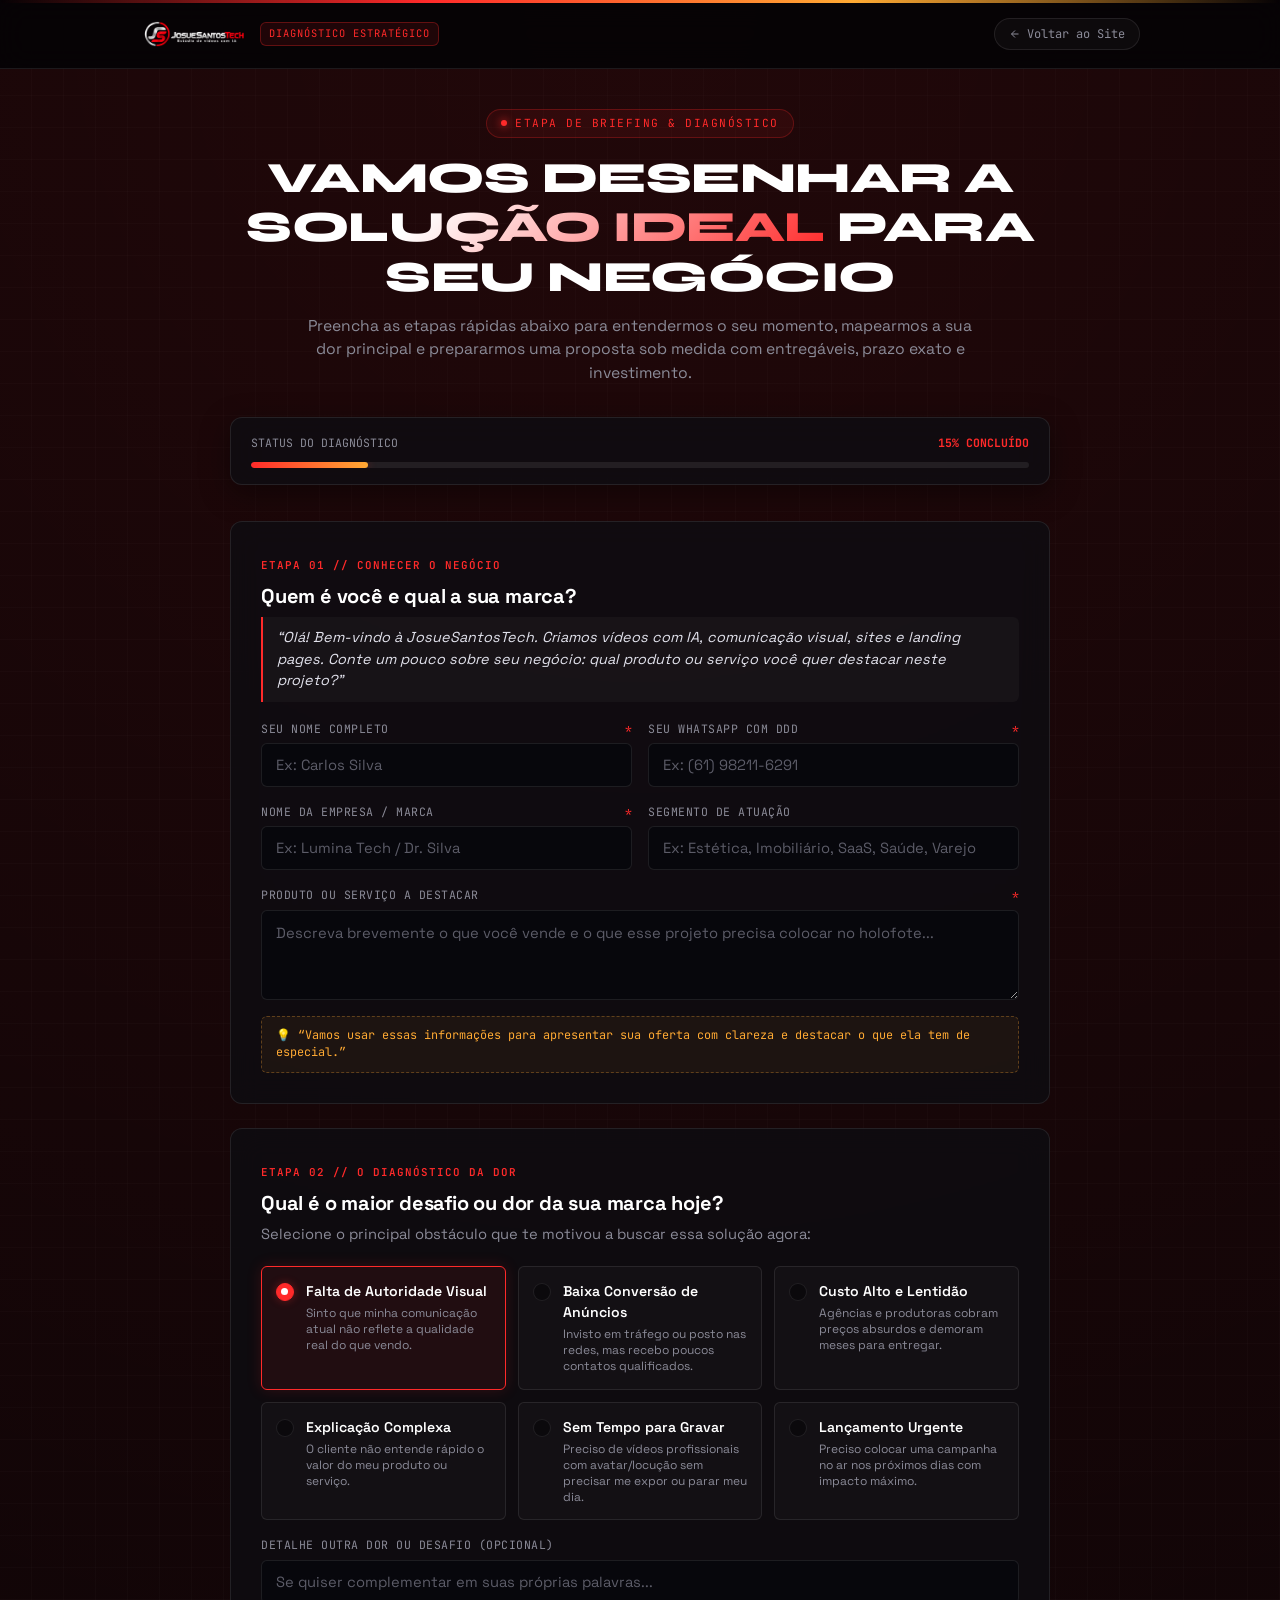
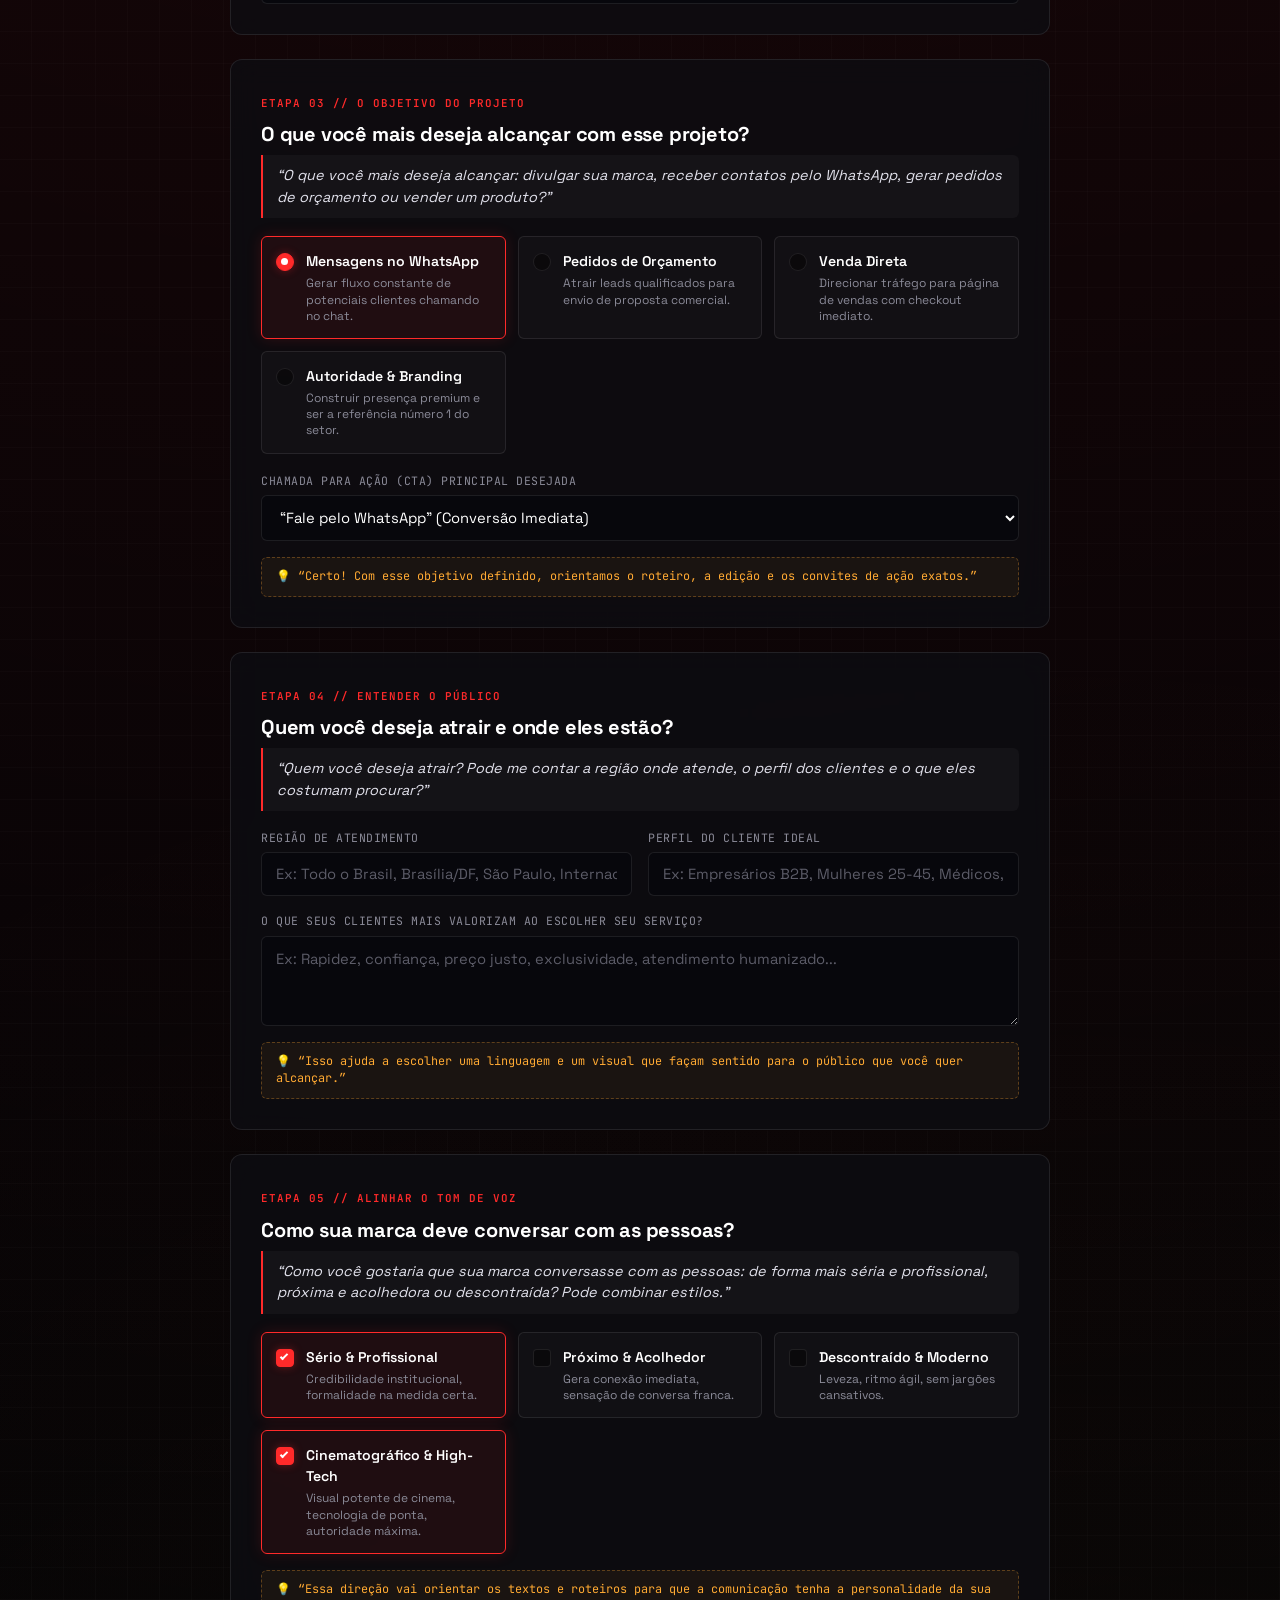
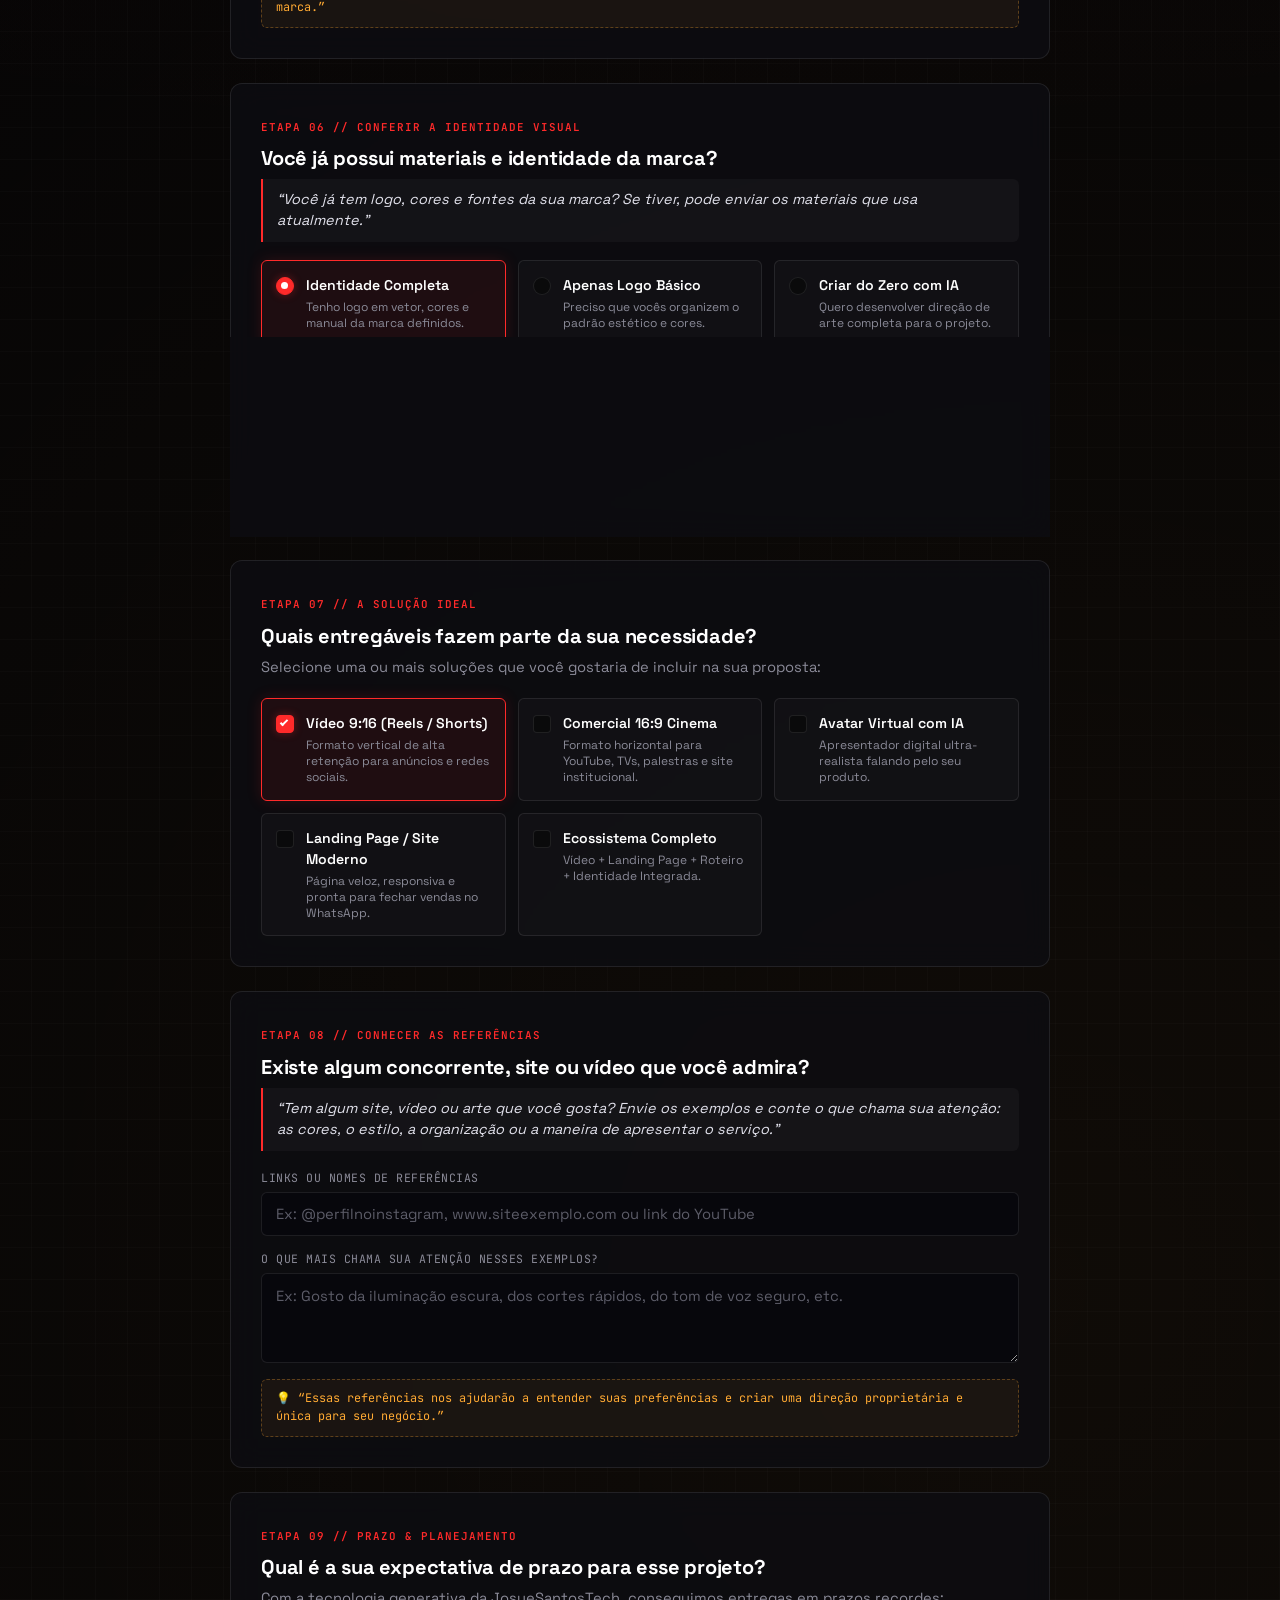
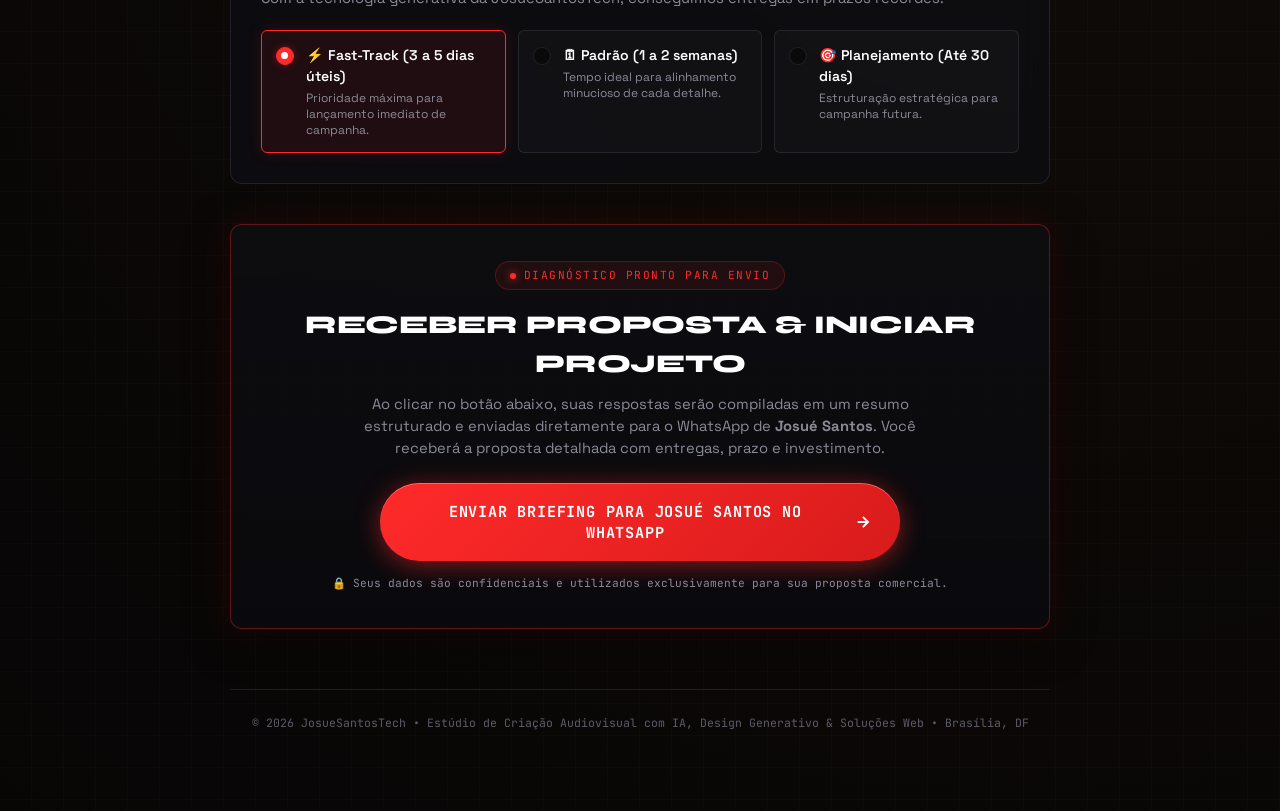
==== briefing.html @ ec59d385 "feat: substituir JS em matriz por logo oficial no hero e criar briefing.html" ====
<!DOCTYPE html>
<html lang="pt-BR">
<head>
  <meta charset="UTF-8">
  <meta name="viewport" content="width=device-width, initial-scale=1.0">
  <title>Briefing & Diagnóstico de Projeto // JosueSantosTech</title>
  <meta name="description" content="Formulário de diagnóstico e briefing estratégico para produção de vídeos com IA, landing pages e comunicação visual na JosueSantosTech.">
  <meta name="theme-color" content="#030305">
  
  <link rel="preconnect" href="https://fonts.googleapis.com">
  <link rel="preconnect" href="https://fonts.gstatic.com" crossorigin>
  <link href="https://fonts.googleapis.com/css2?family=JetBrains+Mono:wght@400;500;600;700&family=Space+Grotesk:wght@400;500;600;700&family=Syne:wght@700;800&display=swap" rel="stylesheet">
  
  <style>
    :root {
      --bg-deep: #030305;
      --bg-card: rgba(14, 14, 18, 0.78);
      --bg-card-hover: rgba(22, 22, 28, 0.95);
      --bg-input: rgba(8, 8, 12, 0.85);
      --border-subtle: rgba(255, 255, 255, 0.09);
      --border-focus: rgba(255, 42, 42, 0.6);
      --accent-red: #ff2a2a;
      --accent-red-glow: rgba(255, 42, 42, 0.35);
      --accent-red-hover: #ff4747;
      --accent-amber: #ffaa33;
      --text-main: #f4f4f7;
      --text-muted: #8b8b98;
      --text-dim: #5c5c68;
      --font-heading: 'Space Grotesk', -apple-system, sans-serif;
      --font-display: 'Syne', sans-serif;
      --font-mono: 'JetBrains Mono', monospace;
      --radius-sm: 6px;
      --radius-md: 12px;
      --radius-pill: 999px;
      --transition: 0.25s cubic-bezier(0.16, 1, 0.3, 1);
    }

    *, *::before, *::after {
      box-sizing: border-box;
      margin: 0;
      padding: 0;
    }

    body {
      background-color: var(--bg-deep);
      color: var(--text-main);
      font-family: var(--font-heading);
      min-height: 100vh;
      line-height: 1.5;
      overflow-x: hidden;
      background-image: 
        radial-gradient(circle at 50% 0%, rgba(255, 42, 42, 0.12) 0%, transparent 60%),
        radial-gradient(circle at 80% 80%, rgba(255, 170, 51, 0.05) 0%, transparent 50%),
        linear-gradient(rgba(255, 255, 255, 0.015) 1px, transparent 1px),
        linear-gradient(90deg, rgba(255, 255, 255, 0.015) 1px, transparent 1px);
      background-size: 100% 100%, 100% 100%, 32px 32px, 32px 32px;
      background-position: 0 0, 0 0, -1px -1px, -1px -1px;
    }

    /* Ambient glow bar on top */
    .top-glow-bar {
      position: fixed;
      top: 0;
      left: 0;
      right: 0;
      height: 3px;
      background: linear-gradient(90deg, transparent, var(--accent-red), var(--accent-amber), transparent);
      z-index: 100;
    }

    /* Header */
    .briefing-header {
      border-bottom: 1px solid var(--border-subtle);
      background: rgba(3, 3, 5, 0.85);
      backdrop-filter: blur(14px);
      -webkit-backdrop-filter: blur(14px);
      position: sticky;
      top: 0;
      z-index: 50;
      padding: 16px 24px;
    }

    .header-container {
      max-width: 1000px;
      margin: 0 auto;
      display: flex;
      align-items: center;
      justify-content: space-between;
      gap: 16px;
    }

    .logo-area {
      display: flex;
      align-items: center;
      gap: 12px;
      text-decoration: none;
    }

    .logo-img {
      height: 36px;
      width: auto;
      object-fit: contain;
    }

    .logo-badge {
      font-family: var(--font-mono);
      font-size: 0.65rem;
      letter-spacing: 1px;
      color: var(--accent-red);
      background: rgba(255, 42, 42, 0.1);
      border: 1px solid rgba(255, 42, 42, 0.3);
      padding: 3px 8px;
      border-radius: var(--radius-sm);
      text-transform: uppercase;
    }

    .header-back-link {
      font-family: var(--font-mono);
      font-size: 0.75rem;
      color: var(--text-muted);
      text-decoration: none;
      display: inline-flex;
      align-items: center;
      gap: 6px;
      padding: 6px 14px;
      border-radius: var(--radius-pill);
      border: 1px solid var(--border-subtle);
      background: rgba(255, 255, 255, 0.03);
      transition: var(--transition);
    }

    .header-back-link:hover {
      color: #fff;
      border-color: rgba(255, 255, 255, 0.25);
      background: rgba(255, 255, 255, 0.08);
      transform: translateX(-2px);
    }

    /* Main Container */
    .briefing-wrapper {
      max-width: 860px;
      margin: 0 auto;
      padding: 40px 20px 80px;
    }

    /* Hero / Intro */
    .briefing-hero {
      margin-bottom: 32px;
      text-align: center;
    }

    .status-pill {
      display: inline-flex;
      align-items: center;
      gap: 8px;
      font-family: var(--font-mono);
      font-size: 0.7rem;
      letter-spacing: 1.5px;
      color: var(--accent-red);
      background: rgba(255, 42, 42, 0.08);
      border: 1px solid rgba(255, 42, 42, 0.25);
      padding: 5px 14px;
      border-radius: var(--radius-pill);
      margin-bottom: 16px;
    }

    .status-dot {
      width: 6px;
      height: 6px;
      border-radius: 50%;
      background: var(--accent-red);
      box-shadow: 0 0 8px var(--accent-red);
      animation: pulse 1.8s infinite;
    }

    @keyframes pulse {
      0%, 100% { opacity: 1; transform: scale(1); }
      50% { opacity: 0.4; transform: scale(0.85); }
    }

    .hero-title {
      font-family: var(--font-display);
      font-size: clamp(1.8rem, 4vw, 2.7rem);
      font-weight: 800;
      letter-spacing: -0.5px;
      text-transform: uppercase;
      color: #fff;
      line-height: 1.15;
      margin-bottom: 12px;
    }

    .hero-title .highlight {
      background: linear-gradient(135deg, #fff 30%, var(--accent-red) 100%);
      -webkit-background-clip: text;
      -webkit-text-fill-color: transparent;
    }

    .hero-desc {
      color: var(--text-muted);
      font-size: 0.98rem;
      max-width: 680px;
      margin: 0 auto 28px;
    }

    /* Progress Widget */
    .progress-card {
      background: var(--bg-card);
      border: 1px solid var(--border-subtle);
      border-radius: var(--radius-md);
      padding: 16px 20px;
      margin-bottom: 36px;
      backdrop-filter: blur(16px);
      box-shadow: 0 8px 30px rgba(0, 0, 0, 0.4);
    }

    .progress-info {
      display: flex;
      justify-content: space-between;
      align-items: center;
      margin-bottom: 10px;
      font-family: var(--font-mono);
      font-size: 0.72rem;
      color: var(--text-muted);
    }

    .progress-info .pct {
      color: var(--accent-red);
      font-weight: 700;
    }

    .progress-bar-bg {
      width: 100%;
      height: 6px;
      background: rgba(255, 255, 255, 0.08);
      border-radius: var(--radius-pill);
      overflow: hidden;
      position: relative;
    }

    .progress-bar-fill {
      height: 100%;
      width: 10%;
      background: linear-gradient(90deg, var(--accent-red), var(--accent-amber));
      border-radius: var(--radius-pill);
      transition: width 0.35s ease;
      box-shadow: 0 0 10px var(--accent-red-glow);
    }

    /* Steps & Sections */
    .step-card {
      background: var(--bg-card);
      border: 1px solid var(--border-subtle);
      border-radius: var(--radius-md);
      padding: 30px;
      margin-bottom: 24px;
      position: relative;
      backdrop-filter: blur(14px);
      transition: var(--transition);
    }

    .step-card:focus-within {
      border-color: rgba(255, 42, 42, 0.4);
      box-shadow: 0 0 25px rgba(255, 42, 42, 0.12);
    }

    .step-badge {
      display: inline-flex;
      align-items: center;
      gap: 6px;
      font-family: var(--font-mono);
      font-size: 0.68rem;
      letter-spacing: 1px;
      color: var(--accent-red);
      margin-bottom: 8px;
      text-transform: uppercase;
      font-weight: 600;
    }

    .step-title {
      font-size: 1.25rem;
      font-weight: 700;
      color: #fff;
      margin-bottom: 6px;
      letter-spacing: -0.2px;
    }

    .step-prompt {
      font-size: 0.92rem;
      color: var(--text-muted);
      margin-bottom: 20px;
      line-height: 1.45;
    }

    .prompt-speech {
      background: rgba(255, 255, 255, 0.03);
      border-left: 2px solid var(--accent-red);
      padding: 10px 14px;
      border-radius: 0 var(--radius-sm) var(--radius-sm) 0;
      margin-bottom: 18px;
      font-style: italic;
      color: #e2e2ec;
      font-size: 0.9rem;
    }

    /* Form Inputs */
    .input-grid {
      display: grid;
      grid-template-columns: 1fr 1fr;
      gap: 16px;
      margin-bottom: 16px;
    }

    .input-grid.full {
      grid-template-columns: 1fr;
    }

    .form-group {
      display: flex;
      flex-direction: column;
      gap: 6px;
    }

    .form-label {
      font-family: var(--font-mono);
      font-size: 0.72rem;
      color: var(--text-muted);
      letter-spacing: 0.5px;
      display: flex;
      align-items: center;
      justify-content: space-between;
    }

    .form-label .required {
      color: var(--accent-red);
    }

    .form-input,
    .form-textarea,
    .form-select {
      background: var(--bg-input);
      border: 1px solid var(--border-subtle);
      border-radius: var(--radius-sm);
      color: #fff;
      font-family: var(--font-heading);
      font-size: 0.92rem;
      padding: 12px 14px;
      outline: none;
      transition: var(--transition);
      width: 100%;
    }

    .form-textarea {
      min-height: 90px;
      resize: vertical;
      line-height: 1.45;
    }

    .form-input:focus,
    .form-textarea:focus,
    .form-select:focus {
      border-color: var(--accent-red);
      box-shadow: 0 0 14px var(--accent-red-glow);
      background: rgba(14, 14, 20, 0.95);
    }

    .form-input::placeholder,
    .form-textarea::placeholder {
      color: var(--text-dim);
    }

    /* Option Cards (Radio / Checkbox tiles) */
    .options-grid {
      display: grid;
      grid-template-columns: repeat(auto-fill, minmax(240px, 1fr));
      gap: 12px;
      margin-top: 8px;
    }

    .option-label {
      display: flex;
      align-items: flex-start;
      gap: 12px;
      padding: 14px;
      background: rgba(255, 255, 255, 0.025);
      border: 1px solid var(--border-subtle);
      border-radius: var(--radius-sm);
      cursor: pointer;
      transition: var(--transition);
      user-select: none;
    }

    .option-label:hover {
      border-color: rgba(255, 255, 255, 0.2);
      background: rgba(255, 255, 255, 0.05);
      transform: translateY(-1px);
    }

    .option-label input[type="radio"],
    .option-label input[type="checkbox"] {
      appearance: none;
      -webkit-appearance: none;
      width: 18px;
      height: 18px;
      border: 1.5px solid var(--border-subtle);
      border-radius: 4px;
      background: rgba(0, 0, 0, 0.4);
      margin-top: 2px;
      flex-shrink: 0;
      position: relative;
      cursor: pointer;
      transition: var(--transition);
    }

    .option-label input[type="radio"] {
      border-radius: 50%;
    }

    .option-label input:checked {
      border-color: var(--accent-red);
      background: var(--accent-red);
      box-shadow: 0 0 8px var(--accent-red-glow);
    }

    .option-label input[type="checkbox"]:checked::after {
      content: '';
      position: absolute;
      top: 2px;
      left: 5px;
      width: 4px;
      height: 8px;
      border: solid #fff;
      border-width: 0 2px 2px 0;
      transform: rotate(45deg);
    }

    .option-label input[type="radio"]:checked::after {
      content: '';
      position: absolute;
      top: 4px;
      left: 4px;
      width: 7px;
      height: 7px;
      border-radius: 50%;
      background: #fff;
    }

    .option-label:has(input:checked) {
      border-color: var(--accent-red);
      background: rgba(255, 42, 42, 0.08);
      box-shadow: 0 0 15px rgba(255, 42, 42, 0.15);
    }

    .option-content {
      display: flex;
      flex-direction: column;
      gap: 3px;
    }

    .option-title {
      font-size: 0.88rem;
      font-weight: 600;
      color: #fff;
    }

    .option-desc {
      font-size: 0.75rem;
      color: var(--text-muted);
      line-height: 1.35;
    }

    /* Transition feedback note */
    .step-feedback {
      margin-top: 16px;
      padding: 10px 14px;
      background: rgba(255, 170, 51, 0.06);
      border: 1px dashed rgba(255, 170, 51, 0.3);
      border-radius: var(--radius-sm);
      font-family: var(--font-mono);
      font-size: 0.74rem;
      color: var(--accent-amber);
      display: flex;
      align-items: center;
      gap: 8px;
    }

    /* Submit Block */
    .submit-section {
      background: linear-gradient(180deg, var(--bg-card) 0%, rgba(10, 10, 14, 0.95) 100%);
      border: 1px solid rgba(255, 42, 42, 0.35);
      border-radius: var(--radius-md);
      padding: 36px 30px;
      text-align: center;
      box-shadow: 0 10px 40px rgba(0, 0, 0, 0.6), 0 0 30px rgba(255, 42, 42, 0.15);
      margin-top: 40px;
      position: relative;
    }

    .submit-title {
      font-family: var(--font-display);
      font-size: 1.6rem;
      font-weight: 800;
      text-transform: uppercase;
      color: #fff;
      margin-bottom: 10px;
    }

    .submit-subtitle {
      color: var(--text-muted);
      font-size: 0.92rem;
      max-width: 600px;
      margin: 0 auto 24px;
    }

    .btn-submit-briefing {
      display: inline-flex;
      align-items: center;
      justify-content: center;
      gap: 12px;
      width: 100%;
      max-width: 520px;
      background: linear-gradient(135deg, var(--accent-red) 0%, #d81b1b 100%);
      color: #fff;
      font-family: var(--font-mono);
      font-size: 0.95rem;
      font-weight: 700;
      letter-spacing: 0.8px;
      text-transform: uppercase;
      padding: 18px 28px;
      border-radius: var(--radius-pill);
      border: none;
      cursor: pointer;
      box-shadow: 0 4px 25px rgba(255, 42, 42, 0.5), inset 0 1px 0 rgba(255, 255, 255, 0.3);
      transition: var(--transition);
      text-decoration: none;
    }

    .btn-submit-briefing:hover {
      transform: translateY(-2px);
      box-shadow: 0 6px 35px rgba(255, 42, 42, 0.7);
      background: linear-gradient(135deg, var(--accent-red-hover) 0%, #e62020 100%);
    }

    .submit-note {
      margin-top: 14px;
      font-family: var(--font-mono);
      font-size: 0.7rem;
      color: var(--text-muted);
      display: flex;
      align-items: center;
      justify-content: center;
      gap: 6px;
    }

    /* Modal de Sucesso / Cópia */
    .modal-overlay {
      position: fixed;
      inset: 0;
      background: rgba(0, 0, 0, 0.85);
      backdrop-filter: blur(10px);
      z-index: 200;
      display: none;
      align-items: center;
      justify-content: center;
      padding: 20px;
    }

    .modal-overlay.active {
      display: flex;
    }

    .modal-box {
      background: #0d0d12;
      border: 1px solid rgba(255, 42, 42, 0.4);
      border-radius: var(--radius-md);
      max-width: 600px;
      width: 100%;
      padding: 30px;
      box-shadow: 0 20px 60px rgba(0, 0, 0, 0.9), 0 0 35px rgba(255, 42, 42, 0.2);
      text-align: center;
    }

    .modal-icon {
      width: 50px;
      height: 50px;
      border-radius: 50%;
      background: rgba(255, 42, 42, 0.15);
      color: var(--accent-red);
      display: inline-flex;
      align-items: center;
      justify-content: center;
      margin-bottom: 16px;
    }

    .modal-title {
      font-size: 1.4rem;
      font-weight: 700;
      margin-bottom: 8px;
    }

    .modal-desc {
      color: var(--text-muted);
      font-size: 0.88rem;
      margin-bottom: 20px;
    }

    .modal-preview {
      background: rgba(0, 0, 0, 0.6);
      border: 1px solid var(--border-subtle);
      border-radius: var(--radius-sm);
      padding: 14px;
      text-align: left;
      font-family: var(--font-mono);
      font-size: 0.74rem;
      max-height: 180px;
      overflow-y: auto;
      color: #ccc;
      white-space: pre-wrap;
      margin-bottom: 20px;
    }

    .modal-btns {
      display: flex;
      gap: 12px;
      justify-content: center;
      flex-wrap: wrap;
    }

    .btn-modal-action {
      padding: 12px 20px;
      border-radius: var(--radius-pill);
      font-family: var(--font-mono);
      font-size: 0.78rem;
      font-weight: 600;
      cursor: pointer;
      text-decoration: none;
      transition: var(--transition);
      display: inline-flex;
      align-items: center;
      gap: 6px;
    }

    .btn-modal-action.primary {
      background: var(--accent-red);
      color: #fff;
      border: none;
    }

    .btn-modal-action.secondary {
      background: rgba(255, 255, 255, 0.08);
      color: #fff;
      border: 1px solid var(--border-subtle);
    }

    /* Footer */
    .briefing-footer {
      text-align: center;
      margin-top: 60px;
      font-family: var(--font-mono);
      font-size: 0.72rem;
      color: var(--text-dim);
      border-top: 1px solid var(--border-subtle);
      padding-top: 24px;
    }

    @media (max-width: 640px) {
      .input-grid {
        grid-template-columns: 1fr;
      }
      .options-grid {
        grid-template-columns: 1fr;
      }
      .step-card {
        padding: 20px 16px;
      }
      .submit-section {
        padding: 24px 16px;
      }
      .btn-submit-briefing {
        padding: 16px 20px;
        font-size: 0.85rem;
      }
    }
  </style>
</head>
<body>

  <div class="top-glow-bar"></div>

  <!-- Header -->
  <header class="briefing-header">
    <div class="header-container">
      <a href="index.html" class="logo-area" title="Voltar para a página principal">
        <img src="assets/logo-red.png" alt="JosueSantosTech" class="logo-img">
        <span class="logo-badge">DIAGNÓSTICO ESTRATÉGICO</span>
      </a>
      <a href="index.html" class="header-back-link">
        <svg width="12" height="12" viewBox="0 0 24 24" fill="none" stroke="currentColor" stroke-width="2"><path d="M19 12H5M12 19l-7-7 7-7"/></svg>
        <span>Voltar ao Site</span>
      </a>
    </div>
  </header>

  <div class="briefing-wrapper">
    
    <!-- Hero Header -->
    <div class="briefing-hero">
      <div class="status-pill">
        <span class="status-dot"></span>
        <span>ETAPA DE BRIEFING & DIAGNÓSTICO</span>
      </div>
      <h1 class="hero-title">VAMOS DESENHAR A <span class="highlight">SOLUÇÃO IDEAL</span> PARA SEU NEGÓCIO</h1>
      <p class="hero-desc">
        Preencha as etapas rápidas abaixo para entendermos o seu momento, mapearmos a sua dor principal e prepararmos uma proposta sob medida com entregáveis, prazo exato e investimento.
      </p>
    </div>

    <!-- Barra de Progresso Interativa -->
    <div class="progress-card">
      <div class="progress-info">
        <span>STATUS DO DIAGNÓSTICO</span>
        <span class="pct" id="progressPct">10% CONCLUÍDO</span>
      </div>
      <div class="progress-bar-bg">
        <div class="progress-bar-fill" id="progressBar"></div>
      </div>
    </div>

    <!-- FORMULÁRIO -->
    <form id="briefingForm">

      <!-- ETAPA 01: IDENTIFICAÇÃO & O NEGÓCIO -->
      <section class="step-card">
        <span class="step-badge">ETAPA 01 // CONHECER O NEGÓCIO</span>
        <h2 class="step-title">Quem é você e qual a sua marca?</h2>
        <div class="prompt-speech">
          “Olá! Bem-vindo à JosueSantosTech. Criamos vídeos com IA, comunicação visual, sites e landing pages. Conte um pouco sobre seu negócio: qual produto ou serviço você quer destacar neste projeto?”
        </div>

        <div class="input-grid">
          <div class="form-group">
            <label class="form-label">SEU NOME COMPLETO <span class="required">*</span></label>
            <input type="text" id="clientName" class="form-input" placeholder="Ex: Carlos Silva" required>
          </div>
          <div class="form-group">
            <label class="form-label">SEU WHATSAPP COM DDD <span class="required">*</span></label>
            <input type="tel" id="clientPhone" class="form-input" placeholder="Ex: (61) 98211-6291" required>
          </div>
        </div>

        <div class="input-grid">
          <div class="form-group">
            <label class="form-label">NOME DA EMPRESA / MARCA <span class="required">*</span></label>
            <input type="text" id="clientCompany" class="form-input" placeholder="Ex: Lumina Tech / Dr. Silva" required>
          </div>
          <div class="form-group">
            <label class="form-label">SEGMENTO DE ATUAÇÃO</label>
            <input type="text" id="clientSegment" class="form-input" placeholder="Ex: Estética, Imobiliário, SaaS, Saúde, Varejo">
          </div>
        </div>

        <div class="form-group">
          <label class="form-label">PRODUTO OU SERVIÇO A DESTACAR <span class="required">*</span></label>
          <textarea id="clientProduct" class="form-textarea" placeholder="Descreva brevemente o que você vende e o que esse projeto precisa colocar no holofote..." required></textarea>
        </div>

        <div class="step-feedback">
          💡 “Vamos usar essas informações para apresentar sua oferta com clareza e destacar o que ela tem de especial.”
        </div>
      </section>

      <!-- ETAPA 02: A DOR & O DESAFIO ATUAL (CRUCIAL PARA FECHAMENTO) -->
      <section class="step-card">
        <span class="step-badge">ETAPA 02 // O DIAGNÓSTICO DA DOR</span>
        <h2 class="step-title">Qual é o maior desafio ou dor da sua marca hoje?</h2>
        <p class="step-prompt">Selecione o principal obstáculo que te motivou a buscar essa solução agora:</p>

        <div class="options-grid">
          <label class="option-label">
            <input type="radio" name="clientPain" value="Falta de autoridade visual e vídeos com cara de amador" checked>
            <div class="option-content">
              <span class="option-title">Falta de Autoridade Visual</span>
              <span class="option-desc">Sinto que minha comunicação atual não reflete a qualidade real do que vendo.</span>
            </div>
          </label>
          <label class="option-label">
            <input type="radio" name="clientPain" value="Anúncios e vídeos atuais não convertem em mensagens e vendas">
            <div class="option-content">
              <span class="option-title">Baixa Conversão de Anúncios</span>
              <span class="option-desc">Invisto em tráfego ou posto nas redes, mas recebo poucos contatos qualificados.</span>
            </div>
          </label>
          <label class="option-label">
            <input type="radio" name="clientPain" value="Produção tradicional é muito cara e demorada">
            <div class="option-content">
              <span class="option-title">Custo Alto e Lentidão</span>
              <span class="option-desc">Agências e produtoras cobram preços absurdos e demoram meses para entregar.</span>
            </div>
          </label>
          <label class="option-label">
            <input type="radio" name="clientPain" value="Dificuldade em explicar um produto ou serviço complexo">
            <div class="option-content">
              <span class="option-title">Explicação Complexa</span>
              <span class="option-desc">O cliente não entende rápido o valor do meu produto ou serviço.</span>
            </div>
          </label>
          <label class="option-label">
            <input type="radio" name="clientPain" value="Vergonha ou falta de tempo para gravar vídeos pessoalmente">
            <div class="option-content">
              <span class="option-title">Sem Tempo para Gravar</span>
              <span class="option-desc">Preciso de vídeos profissionais com avatar/locução sem precisar me expor ou parar meu dia.</span>
            </div>
          </label>
          <label class="option-label">
            <input type="radio" name="clientPain" value="Lançamento urgente de um novo produto ou campanha">
            <div class="option-content">
              <span class="option-title">Lançamento Urgente</span>
              <span class="option-desc">Preciso colocar uma campanha no ar nos próximos dias com impacto máximo.</span>
            </div>
          </label>
        </div>

        <div class="form-group" style="margin-top: 16px;">
          <label class="form-label">DETALHE OUTRA DOR OU DESAFIO (OPCIONAL)</label>
          <input type="text" id="clientPainCustom" class="form-input" placeholder="Se quiser complementar em suas próprias palavras...">
        </div>
      </section>

      <!-- ETAPA 03: OBJETIVO & CTA -->
      <section class="step-card">
        <span class="step-badge">ETAPA 03 // O OBJETIVO DO PROJETO</span>
        <h2 class="step-title">O que você mais deseja alcançar com esse projeto?</h2>
        <div class="prompt-speech">
          “O que você mais deseja alcançar: divulgar sua marca, receber contatos pelo WhatsApp, gerar pedidos de orçamento ou vender um produto?”
        </div>

        <div class="options-grid">
          <label class="option-label">
            <input type="radio" name="clientGoal" value="Receber contatos diretos no WhatsApp" checked>
            <div class="option-content">
              <span class="option-title">Mensagens no WhatsApp</span>
              <span class="option-desc">Gerar fluxo constante de potenciais clientes chamando no chat.</span>
            </div>
          </label>
          <label class="option-label">
            <input type="radio" name="clientGoal" value="Gerar pedidos formais de orçamento e propostas">
            <div class="option-content">
              <span class="option-title">Pedidos de Orçamento</span>
              <span class="option-desc">Atrair leads qualificados para envio de proposta comercial.</span>
            </div>
          </label>
          <label class="option-label">
            <input type="radio" name="clientGoal" value="Vender produto ou serviço diretamente online">
            <div class="option-content">
              <span class="option-title">Venda Direta</span>
              <span class="option-desc">Direcionar tráfego para página de vendas com checkout imediato.</span>
            </div>
          </label>
          <label class="option-label">
            <input type="radio" name="clientGoal" value="Posicionamento de autoridade e reconhecimento de marca">
            <div class="option-content">
              <span class="option-title">Autoridade & Branding</span>
              <span class="option-desc">Construir presença premium e ser a referência número 1 do setor.</span>
            </div>
          </label>
        </div>

        <div class="form-group" style="margin-top: 18px;">
          <label class="form-label">CHAMADA PARA AÇÃO (CTA) PRINCIPAL DESEJADA</label>
          <select id="clientCta" class="form-select">
            <option value="Fale pelo WhatsApp">“Fale pelo WhatsApp” (Conversão Imediata)</option>
            <option value="Peça um Orçamento">“Peça um Orçamento” (Serviços e Consultoria)</option>
            <option value="Compre Agora">“Compre Agora” (E-commerce / Infoproduto)</option>
            <option value="Agende uma Sessão Estratégica">“Agende uma Sessão Estratégica”</option>
            <option value="Saiba Mais">“Saiba Mais”</option>
          </select>
        </div>

        <div class="step-feedback">
          💡 “Certo! Com esse objetivo definido, orientamos o roteiro, a edição e os convites de ação exatos.”
        </div>
      </section>

      <!-- ETAPA 04: PÚBLICO & REGIÃO -->
      <section class="step-card">
        <span class="step-badge">ETAPA 04 // ENTENDER O PÚBLICO</span>
        <h2 class="step-title">Quem você deseja atrair e onde eles estão?</h2>
        <div class="prompt-speech">
          “Quem você deseja atrair? Pode me contar a região onde atende, o perfil dos clientes e o que eles costumam procurar?”
        </div>

        <div class="input-grid">
          <div class="form-group">
            <label class="form-label">REGIÃO DE ATENDIMENTO</label>
            <input type="text" id="clientRegion" class="form-input" placeholder="Ex: Todo o Brasil, Brasília/DF, São Paulo, Internacional">
          </div>
          <div class="form-group">
            <label class="form-label">PERFIL DO CLIENTE IDEAL</label>
            <input type="text" id="clientAudience" class="form-input" placeholder="Ex: Empresários B2B, Mulheres 25-45, Médicos, etc.">
          </div>
        </div>

        <div class="form-group">
          <label class="form-label">O QUE SEUS CLIENTES MAIS VALORIZAM AO ESCOLHER SEU SERVIÇO?</label>
          <textarea id="clientAudienceNeeds" class="form-textarea" placeholder="Ex: Rapidez, confiança, preço justo, exclusividade, atendimento humanizado..."></textarea>
        </div>

        <div class="step-feedback">
          💡 “Isso ajuda a escolher uma linguagem e um visual que façam sentido para o público que você quer alcançar.”
        </div>
      </section>

      <!-- ETAPA 05: TOM DE VOZ & ESTILO -->
      <section class="step-card">
        <span class="step-badge">ETAPA 05 // ALINHAR O TOM DE VOZ</span>
        <h2 class="step-title">Como sua marca deve conversar com as pessoas?</h2>
        <div class="prompt-speech">
          “Como você gostaria que sua marca conversasse com as pessoas: de forma mais séria e profissional, próxima e acolhedora ou descontraída? Pode combinar estilos.”
        </div>

        <div class="options-grid">
          <label class="option-label">
            <input type="checkbox" name="clientTone" value="Sério e Profissional (Credibilidade e Rigor Corporativo)" checked>
            <div class="option-content">
              <span class="option-title">Sério & Profissional</span>
              <span class="option-desc">Credibilidade institucional, formalidade na medida certa.</span>
            </div>
          </label>
          <label class="option-label">
            <input type="checkbox" name="clientTone" value="Próximo e Acolhedor (Humanizado e Conectivo)">
            <div class="option-content">
              <span class="option-title">Próximo & Acolhedor</span>
              <span class="option-desc">Gera conexão imediata, sensação de conversa franca.</span>
            </div>
          </label>
          <label class="option-label">
            <input type="checkbox" name="clientTone" value="Descontraído, Moderno e Dinâmico">
            <div class="option-content">
              <span class="option-title">Descontraído & Moderno</span>
              <span class="option-desc">Leveza, ritmo ágil, sem jargões cansativos.</span>
            </div>
          </label>
          <label class="option-label">
            <input type="checkbox" name="clientTone" value="Cinematográfico, Futurista e de Alto Impacto" checked>
            <div class="option-content">
              <span class="option-title">Cinematográfico & High-Tech</span>
              <span class="option-desc">Visual potente de cinema, tecnologia de ponta, autoridade máxima.</span>
            </div>
          </label>
        </div>

        <div class="step-feedback">
          💡 “Essa direção vai orientar os textos e roteiros para que a comunicação tenha a personalidade da sua marca.”
        </div>
      </section>

      <!-- ETAPA 06: IDENTIDADE VISUAL & MATERIAIS -->
      <section class="step-card">
        <span class="step-badge">ETAPA 06 // CONFERIR A IDENTIDADE VISUAL</span>
        <h2 class="step-title">Você já possui materiais e identidade da marca?</h2>
        <div class="prompt-speech">
          “Você já tem logo, cores e fontes da sua marca? Se tiver, pode enviar os materiais que usa atualmente.”
        </div>

        <div class="options-grid">
          <label class="option-label">
            <input type="radio" name="clientBranding" value="Já possuo logotipo, paleta de cores e identidade visual completa" checked>
            <div class="option-content">
              <span class="option-title">Identidade Completa</span>
              <span class="option-desc">Tenho logo em vetor, cores e manual da marca definidos.</span>
            </div>
          </label>
          <label class="option-label">
            <input type="radio" name="clientBranding" value="Possuo apenas logo básico, preciso de aprimoramento visual">
            <div class="option-content">
              <span class="option-title">Apenas Logo Básico</span>
              <span class="option-desc">Preciso que vocês organizem o padrão estético e cores.</span>
            </div>
          </label>
          <label class="option-label">
            <input type="radio" name="clientBranding" value="Não possuo nada ainda, quero criar toda a identidade do zero com IA">
            <div class="option-content">
              <span class="option-title">Criar do Zero com IA</span>
              <span class="option-desc">Quero desenvolver direção de arte completa para o projeto.</span>
            </div>
          </label>
        </div>

        <div class="form-group" style="margin-top: 18px;">
          <label class="form-label">LINK DE INSTAGRAM / SITE OU DRIVE COM MATERIAIS (SE HOUVER)</label>
          <input type="url" id="clientMaterialsUrl" class="form-input" placeholder="Ex: https://instagram.com/minhamarca ou link do Google Drive">
        </div>

        <div class="step-feedback">
          💡 “Se você já tem uma identidade visual, usaremos como referência. Se não tem, incluiremos a direção na proposta.”
        </div>
      </section>

      <!-- ETAPA 07: FORMATO DA SOLUÇÃO & ENTREGÁVEIS DESEJADOS -->
      <section class="step-card">
        <span class="step-badge">ETAPA 07 // A SOLUÇÃO IDEAL</span>
        <h2 class="step-title">Quais entregáveis fazem parte da sua necessidade?</h2>
        <p class="step-prompt">Selecione uma ou mais soluções que você gostaria de incluir na sua proposta:</p>

        <div class="options-grid">
          <label class="option-label">
            <input type="checkbox" name="clientServices" value="Vídeo Comercial com IA em Formato 9:16 (Reels/TikTok/Shorts)" checked>
            <div class="option-content">
              <span class="option-title">Vídeo 9:16 (Reels / Shorts)</span>
              <span class="option-desc">Formato vertical de alta retenção para anúncios e redes sociais.</span>
            </div>
          </label>
          <label class="option-label">
            <input type="checkbox" name="clientServices" value="Vídeo Institucional / Comercial Cinematográfico 16:9 (Cinema/TV/Site)">
            <div class="option-content">
              <span class="option-title">Comercial 16:9 Cinema</span>
              <span class="option-desc">Formato horizontal para YouTube, TVs, palestras e site institucional.</span>
            </div>
          </label>
          <label class="option-label">
            <input type="checkbox" name="clientServices" value="Avatar Virtual Ultra-Realista com IA (Apresentador Virtual)">
            <div class="option-content">
              <span class="option-title">Avatar Virtual com IA</span>
              <span class="option-desc">Apresentador digital ultra-realista falando pelo seu produto.</span>
            </div>
          </label>
          <label class="option-label">
            <input type="checkbox" name="clientServices" value="Landing Page de Alta Conversão ou Site Institucional Futurista">
            <div class="option-content">
              <span class="option-title">Landing Page / Site Moderno</span>
              <span class="option-desc">Página veloz, responsiva e pronta para fechar vendas no WhatsApp.</span>
            </div>
          </label>
          <label class="option-label">
            <input type="checkbox" name="clientServices" value="Pacote Completo: Vídeos + Landing Page + Direção de Arte">
            <div class="option-content">
              <span class="option-title">Ecossistema Completo</span>
              <span class="option-desc">Vídeo + Landing Page + Roteiro + Identidade Integrada.</span>
            </div>
          </label>
        </div>
      </section>

      <!-- ETAPA 08: REFERÊNCIAS VISUAIS -->
      <section class="step-card">
        <span class="step-badge">ETAPA 08 // CONHECER AS REFERÊNCIAS</span>
        <h2 class="step-title">Existe algum concorrente, site ou vídeo que você admira?</h2>
        <div class="prompt-speech">
          “Tem algum site, vídeo ou arte que você gosta? Envie os exemplos e conte o que chama sua atenção: as cores, o estilo, a organização ou a maneira de apresentar o serviço.”
        </div>

        <div class="form-group">
          <label class="form-label">LINKS OU NOMES DE REFERÊNCIAS</label>
          <input type="text" id="clientReferences" class="form-input" placeholder="Ex: @perfilnoinstagram, www.siteexemplo.com ou link do YouTube">
        </div>

        <div class="form-group" style="margin-top: 14px;">
          <label class="form-label">O QUE MAIS CHAMA SUA ATENÇÃO NESSES EXEMPLOS?</label>
          <textarea id="clientRefDetails" class="form-textarea" placeholder="Ex: Gosto da iluminação escura, dos cortes rápidos, do tom de voz seguro, etc."></textarea>
        </div>

        <div class="step-feedback">
          💡 “Essas referências nos ajudarão a entender suas preferências e criar uma direção proprietária e única para seu negócio.”
        </div>
      </section>

      <!-- ETAPA 09: PRAZO & URGÊNCIA -->
      <section class="step-card">
        <span class="step-badge">ETAPA 09 // PRAZO & PLANEJAMENTO</span>
        <h2 class="step-title">Qual é a sua expectativa de prazo para esse projeto?</h2>
        <p class="step-prompt">Com a tecnologia generativa da JosueSantosTech, conseguimos entregas em prazos recordes:</p>

        <div class="options-grid">
          <label class="option-label">
            <input type="radio" name="clientDeadline" value="Fast-Track Urgente: 3 a 5 dias úteis" checked>
            <div class="option-content">
              <span class="option-title">⚡ Fast-Track (3 a 5 dias úteis)</span>
              <span class="option-desc">Prioridade máxima para lançamento imediato de campanha.</span>
            </div>
          </label>
          <label class="option-label">
            <input type="radio" name="clientDeadline" value="Padrão: 1 a 2 semanas">
            <div class="option-content">
              <span class="option-title">🗓 Padrão (1 a 2 semanas)</span>
              <span class="option-desc">Tempo ideal para alinhamento minucioso de cada detalhe.</span>
            </div>
          </label>
          <label class="option-label">
            <input type="radio" name="clientDeadline" value="Planejamento Futuro: Próximos 30 dias">
            <div class="option-content">
              <span class="option-title">🎯 Planejamento (Até 30 dias)</span>
              <span class="option-desc">Estruturação estratégica para campanha futura.</span>
            </div>
          </label>
        </div>
      </section>

      <!-- BLOCO DE SUBMISSÃO E FECHAMENTO -->
      <div class="submit-section">
        <span class="status-pill">
          <span class="status-dot"></span>
          <span>DIAGNÓSTICO PRONTO PARA ENVIO</span>
        </span>
        <h2 class="submit-title">RECEBER PROPOSTA & INICIAR PROJETO</h2>
        <p class="submit-subtitle">
          Ao clicar no botão abaixo, suas respostas serão compiladas em um resumo estruturado e enviadas diretamente para o WhatsApp de <strong>Josué Santos</strong>. Você receberá a proposta detalhada com entregas, prazo e investimento.
        </p>

        <button type="submit" class="btn-submit-briefing" id="btnSubmitBriefing">
          <span>ENVIAR BRIEFING PARA JOSUÉ SANTOS NO WHATSAPP</span>
          <svg width="18" height="18" viewBox="0 0 24 24" fill="none" stroke="currentColor" stroke-width="2.5"><path d="M5 12h14M12 5l7 7-7 7"/></svg>
        </button>

        <div class="submit-note">
          <span>🔒 Seus dados são confidenciais e utilizados exclusivamente para sua proposta comercial.</span>
        </div>
      </div>

    </form>

    <!-- Footer -->
    <footer class="briefing-footer">
      <p>© 2026 JosueSantosTech • Estúdio de Criação Audiovisual com IA, Design Generativo & Soluções Web • Brasília, DF</p>
    </footer>

  </div>

  <!-- Modal de Confirmação & Cópia -->
  <div class="modal-overlay" id="briefingModal">
    <div class="modal-box">
      <div class="modal-icon">
        <svg width="24" height="24" viewBox="0 0 24 24" fill="none" stroke="currentColor" stroke-width="2.5"><polyline points="20 6 9 17 4 12"/></svg>
      </div>
      <h3 class="modal-title">Briefing Compilado com Sucesso!</h3>
      <p class="modal-desc">Seu diagnóstico estratégico está pronto. Uma janela do WhatsApp oficial de Josué Santos foi aberta com os dados. Você também pode copiar o resumo abaixo:</p>
      
      <div class="modal-preview" id="modalPreviewText"></div>

      <div class="modal-btns">
        <button type="button" class="btn-modal-action primary" id="btnReopenWhatsApp">
          <svg width="14" height="14" viewBox="0 0 24 24" fill="currentColor"><path d="M12.031 6.172c-3.181 0-5.767 2.586-5.768 5.766-.001 1.298.38 2.27 1.019 3.287l-.582 2.128 2.182-.573c.978.58 1.911.928 3.145.929 3.178 0 5.767-2.587 5.768-5.766.001-3.187-2.575-5.77-5.764-5.771zm3.392 8.244c-.144.405-.837.774-1.17.824-.299.045-.677.063-1.092-.069-.252-.08-.575-.187-.988-.365-1.739-.751-2.874-2.502-2.961-2.617-.087-.116-.708-.94-.708-1.793s.448-1.273.607-1.446c.159-.173.346-.217.462-.217l.332.007c.106.005.249-.04.39.298.144.347.491 1.2.534 1.287.043.087.072.188.014.303-.058.116-.087.188-.173.289l-.26.303c-.087.087-.177.181-.076.355.101.173.449.741.964 1.2.662.591 1.221.774 1.394.861.173.086.275.072.376-.044.101-.116.433-.506.549-.679.116-.173.231-.144.39-.086s1.011.477 1.184.564.289.13.332.202c.043.073.043.419-.101.825z"/></svg>
          <span>Abrir WhatsApp Novamente</span>
        </button>
        <button type="button" class="btn-modal-action secondary" id="btnCopyBriefing">
          <svg width="14" height="14" viewBox="0 0 24 24" fill="none" stroke="currentColor" stroke-width="2"><rect x="9" y="9" width="13" height="13" rx="2" ry="2"/><path d="M5 15H4a2 2 0 0 1-2-2V4a2 2 0 0 1 2-2h9a2 2 0 0 1 2 2v1"/></svg>
          <span id="copyBtnLabel">Copiar Resumo</span>
        </button>
        <button type="button" class="btn-modal-action secondary" id="btnCloseModal">Fechar</button>
      </div>
    </div>
  </div>

  <script>
    (function() {
      const form = document.getElementById('briefingForm');
      const progressBar = document.getElementById('progressBar');
      const progressPct = document.getElementById('progressPct');
      const modal = document.getElementById('briefingModal');
      const modalPreviewText = document.getElementById('modalPreviewText');
      const btnReopenWhatsApp = document.getElementById('btnReopenWhatsApp');
      const btnCopyBriefing = document.getElementById('btnCopyBriefing');
      const copyBtnLabel = document.getElementById('copyBtnLabel');
      const btnCloseModal = document.getElementById('btnCloseModal');

      let currentGeneratedUrl = '';
      let currentGeneratedText = '';

      // Atualização de Progresso
      const requiredInputs = form.querySelectorAll('input[required], textarea[required]');
      function updateProgress() {
        let filled = 0;
        requiredInputs.forEach(input => {
          if (input.value.trim().length > 0) filled++;
        });
        const total = requiredInputs.length;
        const pct = Math.min(100, Math.max(15, Math.round((filled / total) * 100)));
        progressBar.style.width = pct + '%';
        progressPct.textContent = pct + '% CONCLUÍDO';
      }

      form.addEventListener('input', updateProgress);
      updateProgress();

      // Submissão do Briefing
      form.addEventListener('submit', function(e) {
        e.preventDefault();

        const name = document.getElementById('clientName').value.trim();
        const phone = document.getElementById('clientPhone').value.trim();
        const company = document.getElementById('clientCompany').value.trim();
        const segment = document.getElementById('clientSegment').value.trim() || 'Não especificado';
        const product = document.getElementById('clientProduct').value.trim();
        
        // Dor
        const painEl = form.querySelector('input[name="clientPain"]:checked');
        const customPain = document.getElementById('clientPainCustom').value.trim();
        const pain = customPain ? `${painEl ? painEl.value : ''} (${customPain})` : (painEl ? painEl.value : 'Não informado');

        // Objetivo & CTA
        const goalEl = form.querySelector('input[name="clientGoal"]:checked');
        const goal = goalEl ? goalEl.value : 'Não informado';
        const cta = document.getElementById('clientCta').value;

        // Público & Região
        const region = document.getElementById('clientRegion').value.trim() || 'Brasil';
        const audience = document.getElementById('clientAudience').value.trim() || 'Consumidor / B2B';
        const audienceNeeds = document.getElementById('clientAudienceNeeds').value.trim() || 'Qualidade e agilidade';

        // Tom de voz
        const tones = [];
        form.querySelectorAll('input[name="clientTone"]:checked').forEach(cb => tones.push(cb.value));
        const toneStr = tones.length ? tones.join(', ') : 'Profissional e Moderno';

        // Identidade
        const brandingEl = form.querySelector('input[name="clientBranding"]:checked');
        const branding = brandingEl ? brandingEl.value : 'A definir';
        const materialsUrl = document.getElementById('clientMaterialsUrl').value.trim() || 'Nenhum link fornecido';

        // Serviços desejados
        const services = [];
        form.querySelectorAll('input[name="clientServices"]:checked').forEach(cb => services.push(cb.value));
        const servicesStr = services.length ? services.join('\n• ') : 'Vídeo com IA e Solução Web';

        // Referências
        const refs = document.getElementById('clientReferences').value.trim() || 'Nenhuma informada';
        const refDetails = document.getElementById('clientRefDetails').value.trim() || 'Padrão estético do estúdio';

        // Prazo
        const deadlineEl = form.querySelector('input[name="clientDeadline"]:checked');
        const deadline = deadlineEl ? deadlineEl.value : 'A combinar';

        // Construção do Texto Estruturado
        const textMessage = 
`🎯 *NOVO BRIEFING DE PROJETO // JOSUESANTOSTECH*
━━━━━━━━━━━━━━━━━━━━━━━━━━━━
👤 *CLIENTE:* ${name}
🏢 *EMPRESA / MARCA:* ${company} (${segment})
📱 *WHATSAPP:* ${phone}

📦 *O PRODUTO / SERVIÇO A DESTACAR:*
${product}

🚨 *A DOR PRINCIPAL / DESAFIO ATUAL:*
${pain}

🎯 *OBJETIVO DO PROJETO:*
${goal}
• *CTA Desejada:* "${cta}"

👥 *PÚBLICO-ALVO & REGIÃO:*
• *Região:* ${region}
• *Perfil do Público:* ${audience}
• *O que valorizam:* ${audienceNeeds}

🎨 *TOM DE VOZ & ESTILO:*
${toneStr}

💎 *IDENTIDADE VISUAL:*
• ${branding}
• *Materiais/Links:* ${materialsUrl}

🎬 *SOLUÇÕES & ENTREGÁVEIS DESEJADOS:*
• ${servicesStr}

🔍 *REFERÊNCIAS:*
• *Exemplos:* ${refs}
• *Destaques:* ${refDetails}

⚡ *PRAZO DESEJADO:*
${deadline}
━━━━━━━━━━━━━━━━━━━━━━━━━━━━
_Briefing gerado via josuesantosia.com.br/briefing.html_`;

        currentGeneratedText = textMessage;
        const encodedText = encodeURIComponent(textMessage);
        const waUrl = `https://wa.me/5561982116291?text=${encodedText}`;
        currentGeneratedUrl = waUrl;

        // Abre no WhatsApp imediatamente em nova aba
        window.open(waUrl, '_blank');

        // Exibe modal com o preview
        modalPreviewText.textContent = textMessage;
        modal.classList.add('active');
      });

      // Ações do Modal
      btnReopenWhatsApp.addEventListener('click', function() {
        if (currentGeneratedUrl) {
          window.open(currentGeneratedUrl, '_blank');
        }
      });

      btnCopyBriefing.addEventListener('click', function() {
        if (currentGeneratedText) {
          navigator.clipboard.writeText(currentGeneratedText).then(function() {
            copyBtnLabel.textContent = '✓ Copiado!';
            setTimeout(function() {
              copyBtnLabel.textContent = 'Copiar Resumo';
            }, 2500);
          }).catch(function() {
            copyBtnLabel.textContent = 'Erro ao copiar';
          });
        }
      });

      btnCloseModal.addEventListener('click', function() {
        modal.classList.remove('active');
      });

      modal.addEventListener('click', function(e) {
        if (e.target === modal) {
          modal.classList.remove('active');
        }
      });

    })();
  </script>
</body>
</html>
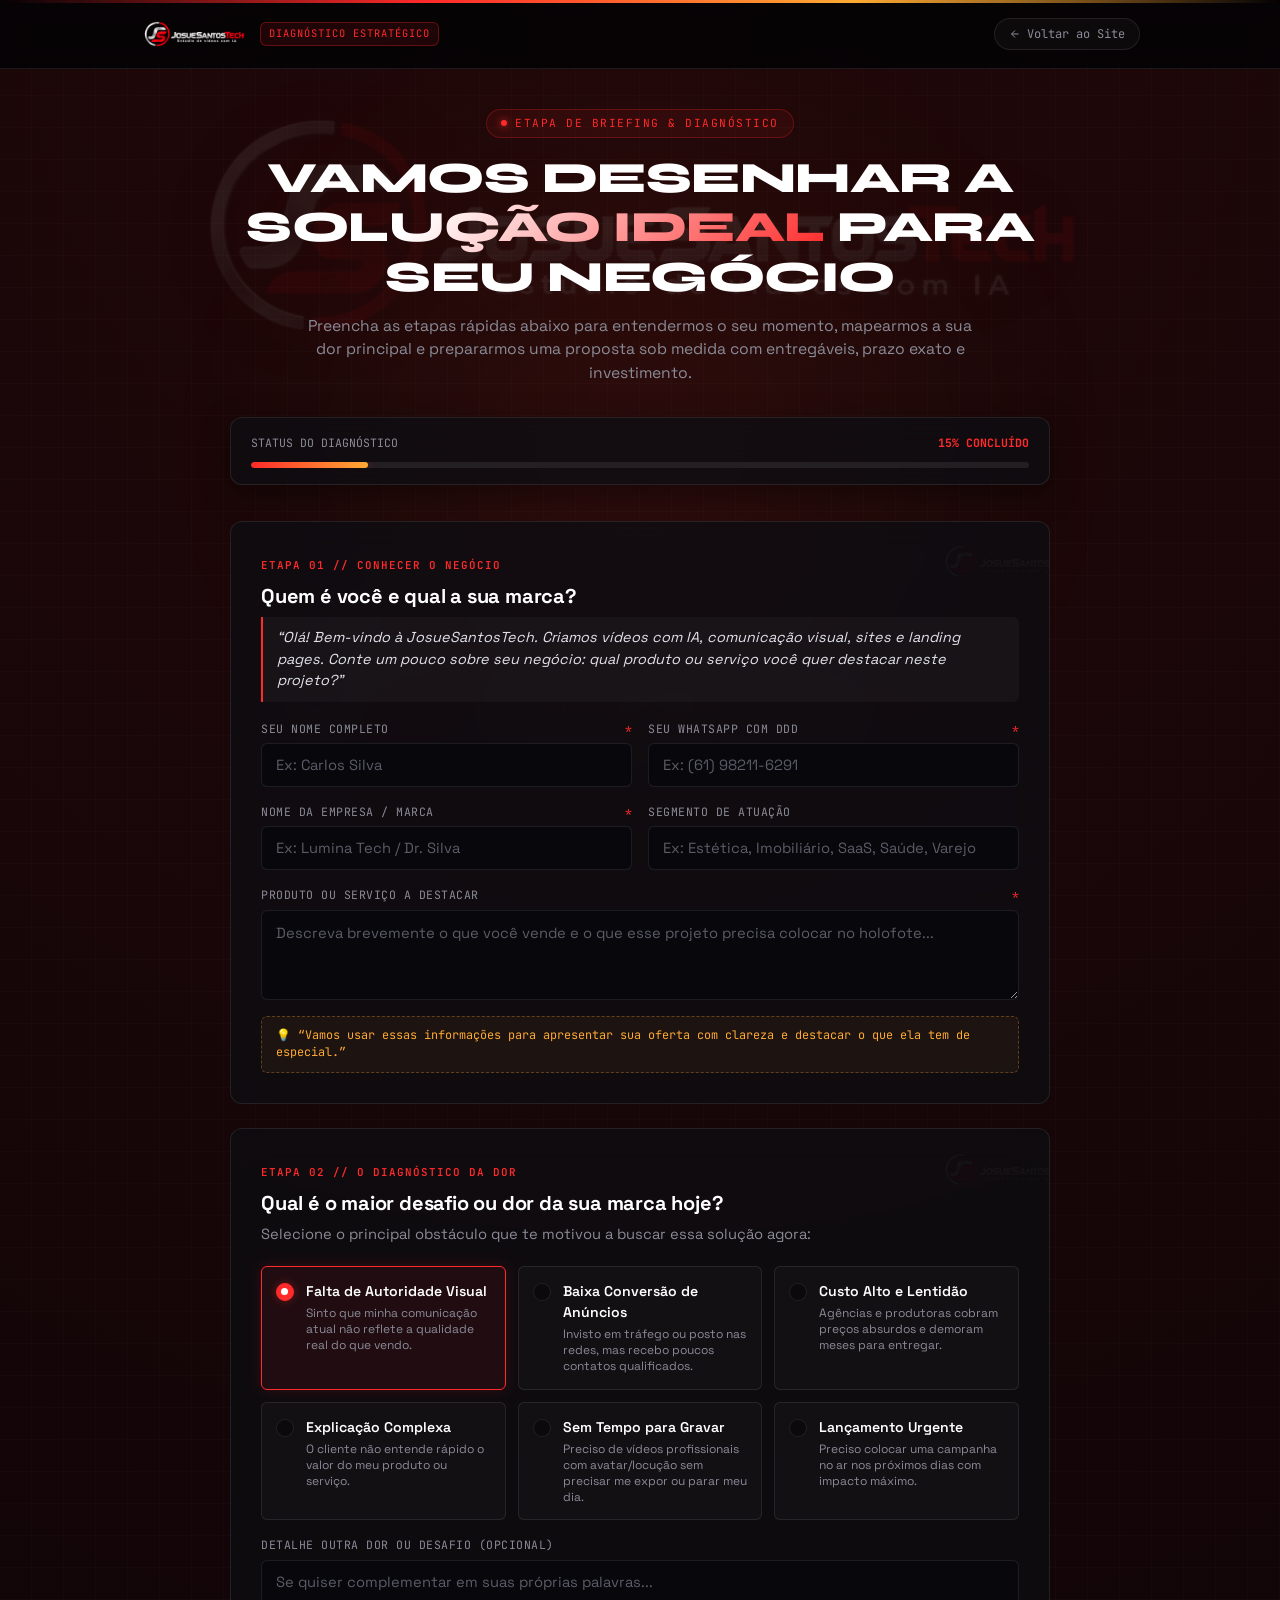
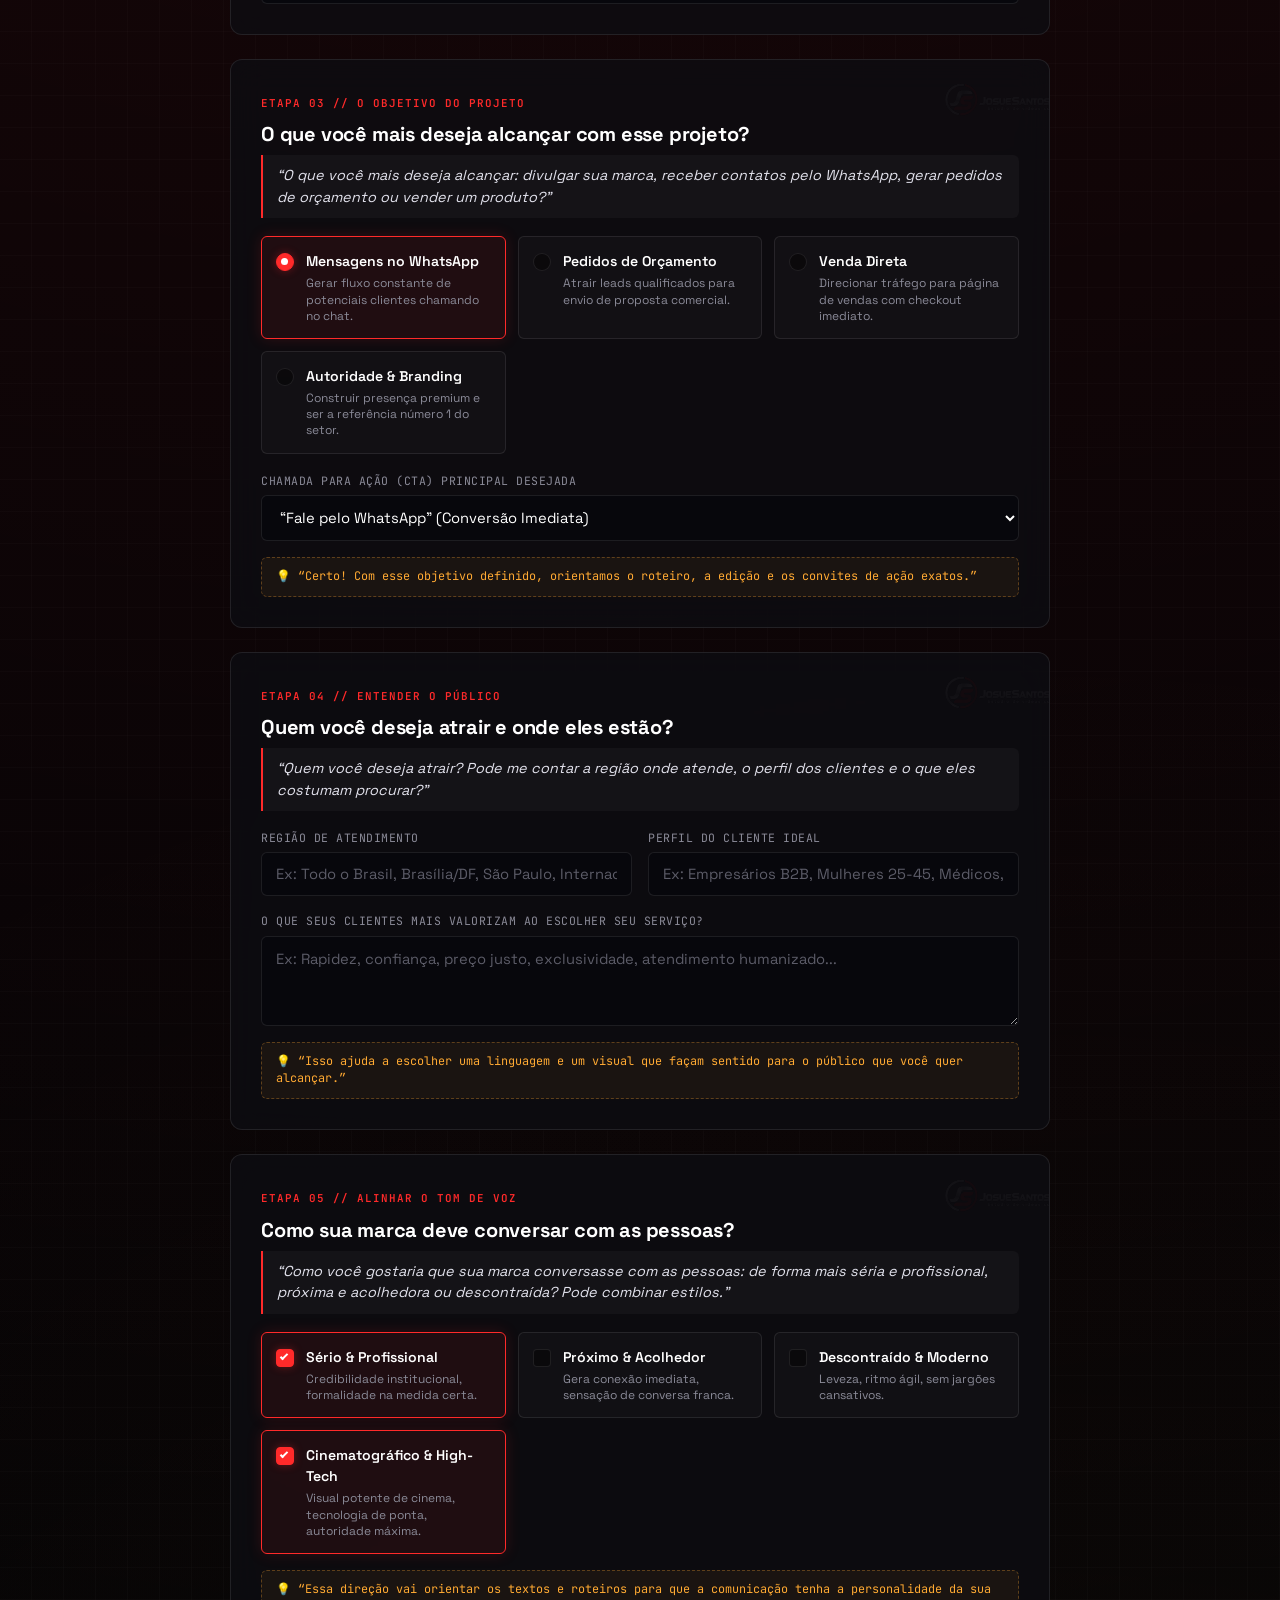
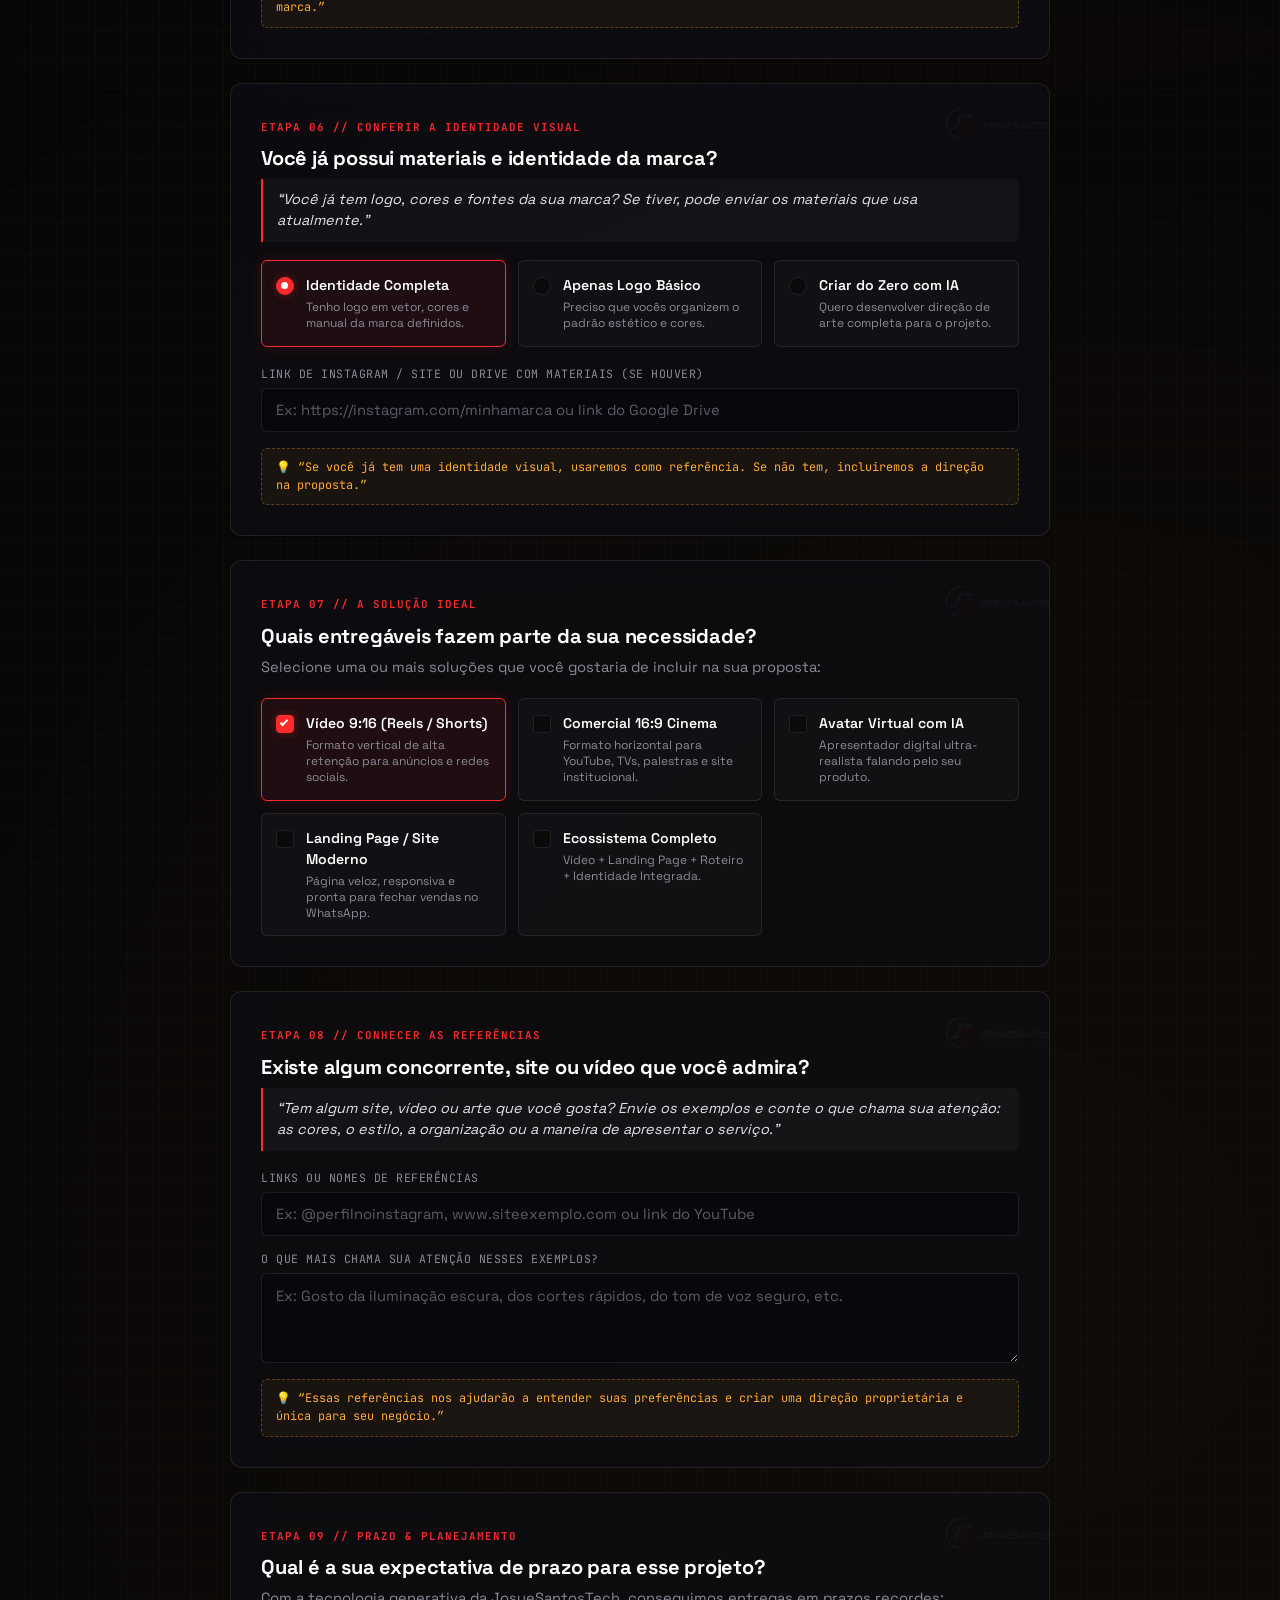
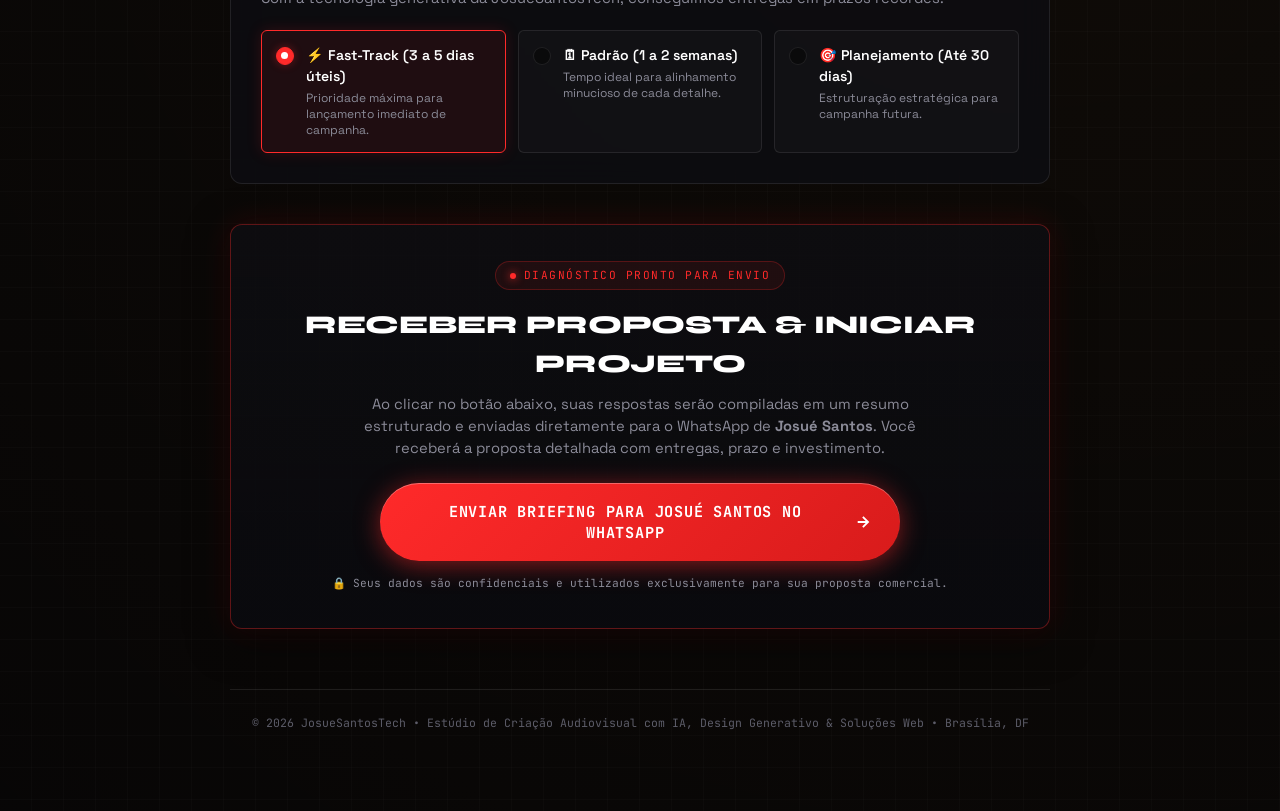
==== commit ebec16eb: "feat: papel de fundo com logo profissional no briefing e links externos integrados" ====
--- a/briefing.html
+++ b/briefing.html
@@ -68,6 +68,60 @@
       z-index: 100;
     }
 
+    /* Papel de Fundo Profissional com Logotipo Marca D'água High-Tech */
+    .bg-watermark-container {
+      position: fixed;
+      inset: 0;
+      pointer-events: none;
+      z-index: 0;
+      overflow: hidden;
+      display: flex;
+      flex-direction: column;
+      align-items: center;
+      justify-content: center;
+    }
+
+    .bg-watermark-glow {
+      position: absolute;
+      width: 800px;
+      height: 800px;
+      border-radius: 50%;
+      background: radial-gradient(circle, rgba(255, 42, 42, 0.09) 0%, rgba(255, 170, 51, 0.03) 40%, transparent 70%);
+      filter: blur(90px);
+      transform: translate3d(0, 0, 0);
+    }
+
+    .bg-watermark-logo {
+      position: absolute;
+      top: 25%;
+      width: 75vw;
+      max-width: 900px;
+      opacity: 0.065;
+      filter: drop-shadow(0 0 60px rgba(255, 42, 42, 0.6));
+      transform: translateY(-50%) scale(1.05);
+      animation: floatLogoSubtle 14s ease-in-out infinite alternate;
+    }
+
+    .bg-watermark-logo-lower {
+      position: absolute;
+      bottom: 8%;
+      width: 65vw;
+      max-width: 780px;
+      opacity: 0.045;
+      filter: drop-shadow(0 0 50px rgba(255, 42, 42, 0.4));
+      animation: floatLogoSubtleRev 16s ease-in-out infinite alternate;
+    }
+
+    @keyframes floatLogoSubtle {
+      0% { transform: translateY(-50%) scale(1.02); }
+      100% { transform: translateY(-46%) scale(1.06); }
+    }
+
+    @keyframes floatLogoSubtleRev {
+      0% { transform: translateY(0) scale(1); }
+      100% { transform: translateY(-5%) scale(1.04); }
+    }
+
     /* Header */
     .briefing-header {
       border-bottom: 1px solid var(--border-subtle);
@@ -141,6 +195,8 @@
       max-width: 860px;
       margin: 0 auto;
       padding: 40px 20px 80px;
+      position: relative;
+      z-index: 1;
     }
 
     /* Hero / Intro */
@@ -248,14 +304,29 @@
 
     /* Steps & Sections */
     .step-card {
-      background: var(--bg-card);
+      background: rgba(14, 14, 18, 0.78);
       border: 1px solid var(--border-subtle);
       border-radius: var(--radius-md);
       padding: 30px;
       margin-bottom: 24px;
       position: relative;
-      backdrop-filter: blur(14px);
+      backdrop-filter: blur(16px);
+      -webkit-backdrop-filter: blur(16px);
       transition: var(--transition);
+      overflow: hidden;
+    }
+
+    .step-card::after {
+      content: '';
+      position: absolute;
+      top: -30px;
+      right: -30px;
+      width: 140px;
+      height: 140px;
+      background: url('assets/logo-red.png') no-repeat center;
+      background-size: contain;
+      opacity: 0.03;
+      pointer-events: none;
     }
 
     .step-card:focus-within {
@@ -686,6 +757,13 @@
 
   <div class="top-glow-bar"></div>
 
+  <!-- Papel de Fundo com Logotipo Oficial Marca D'água High-Tech -->
+  <div class="bg-watermark-container" aria-hidden="true">
+    <div class="bg-watermark-glow"></div>
+    <img src="assets/logo-red.png" alt="" class="bg-watermark-logo">
+    <img src="assets/logo-red.png" alt="" class="bg-watermark-logo-lower">
+  </div>
+
   <!-- Header -->
   <header class="briefing-header">
     <div class="header-container">
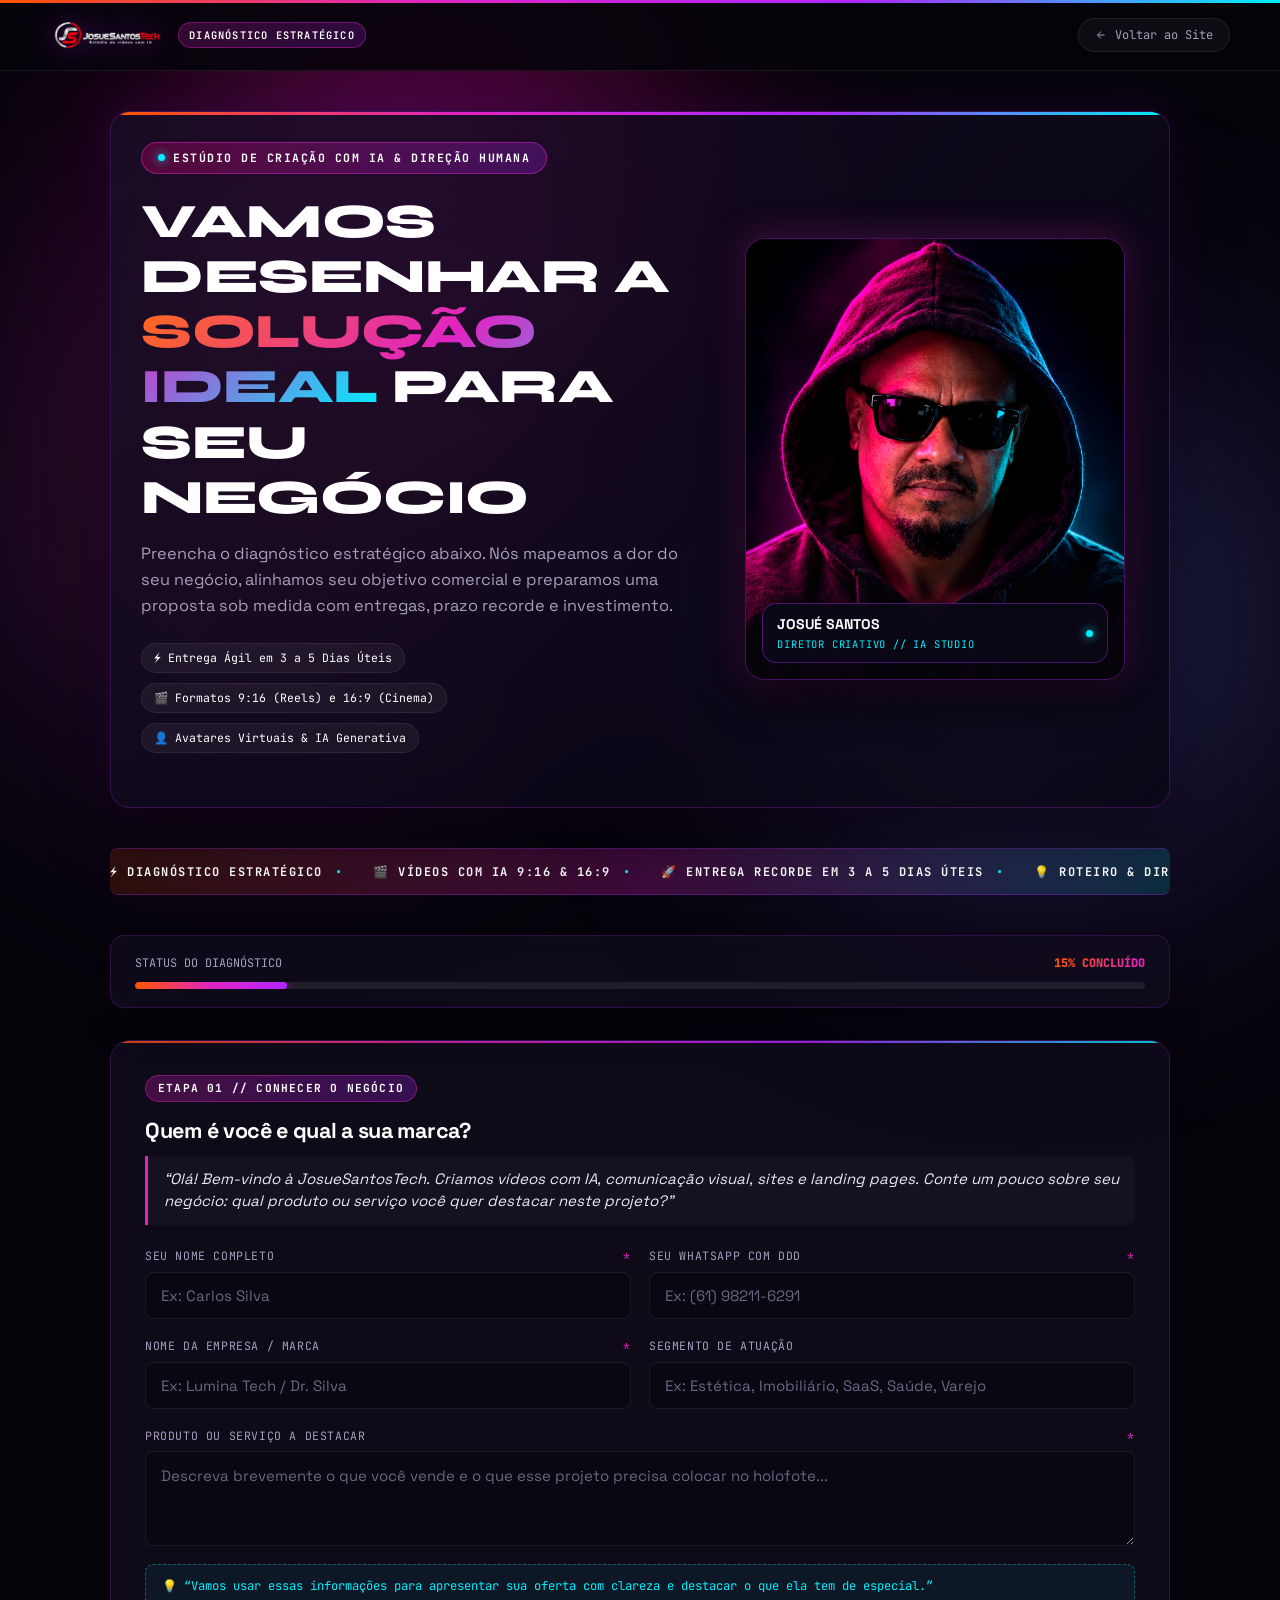
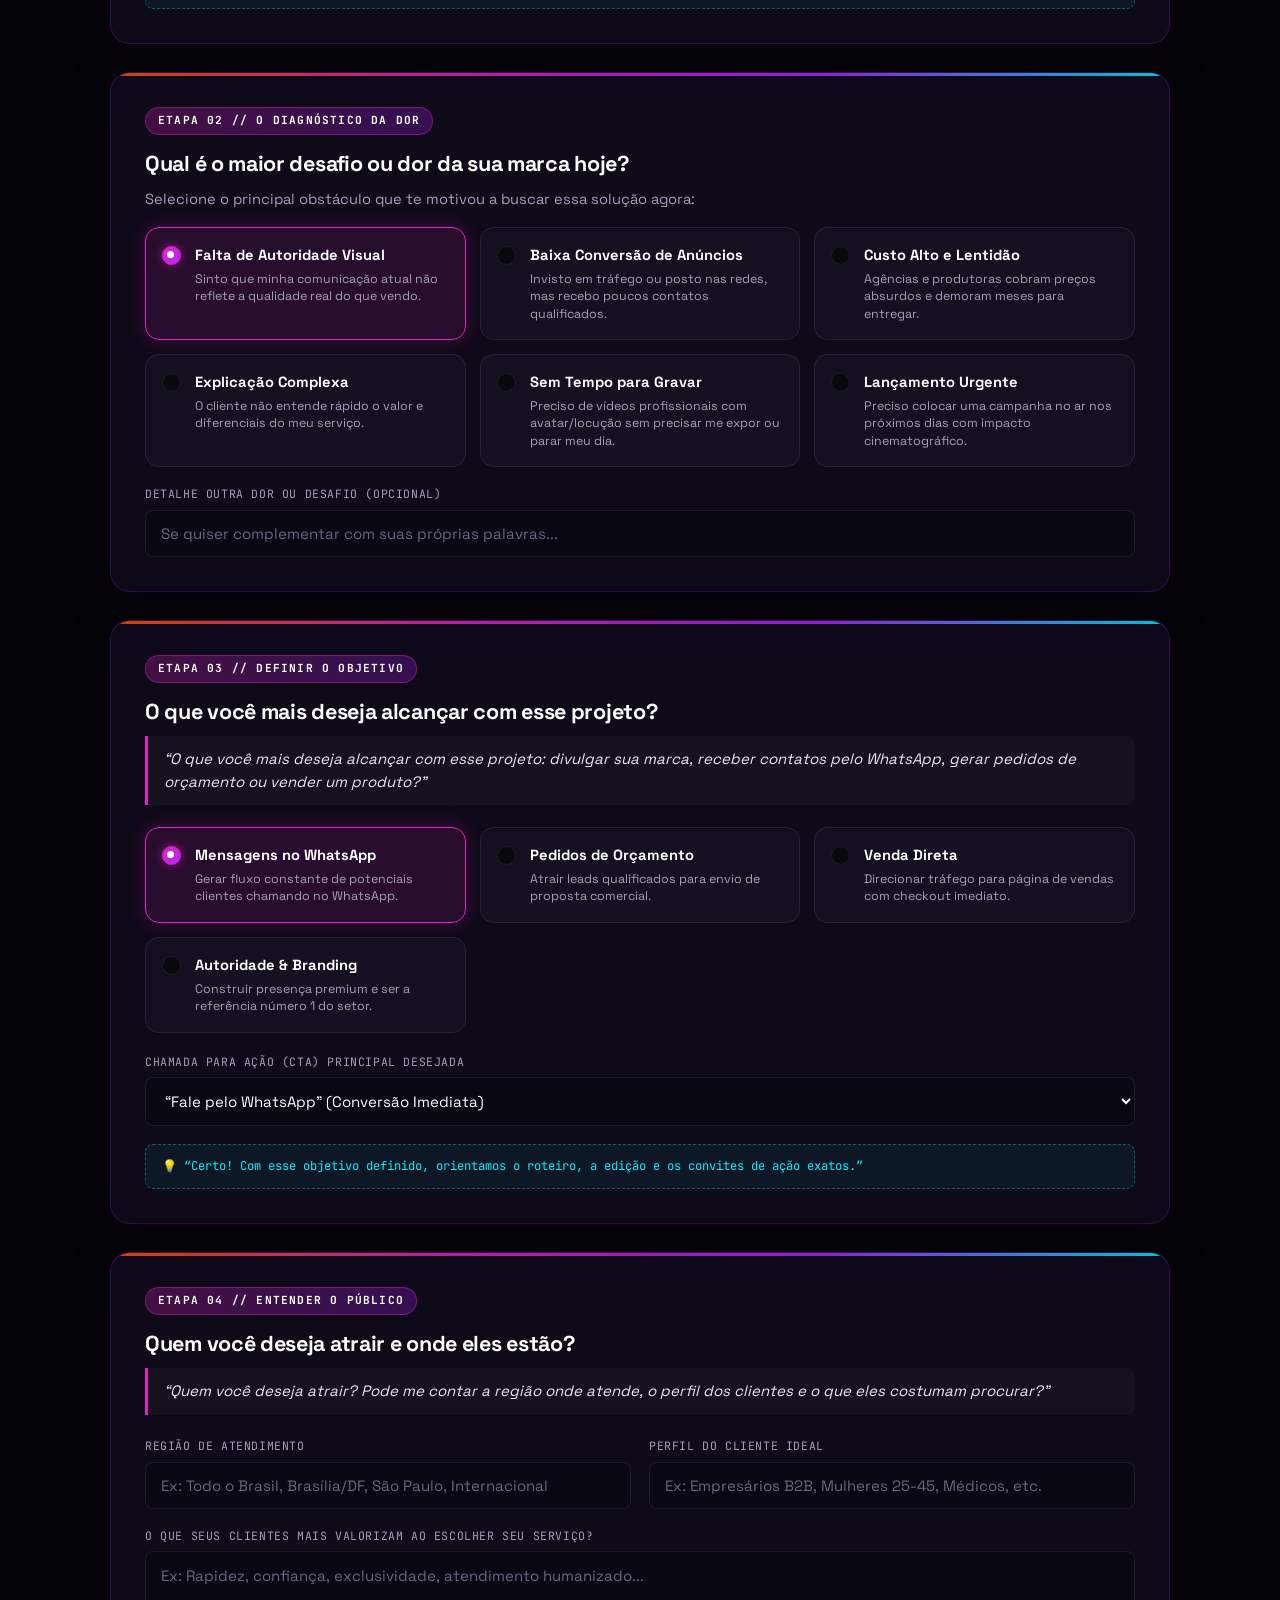
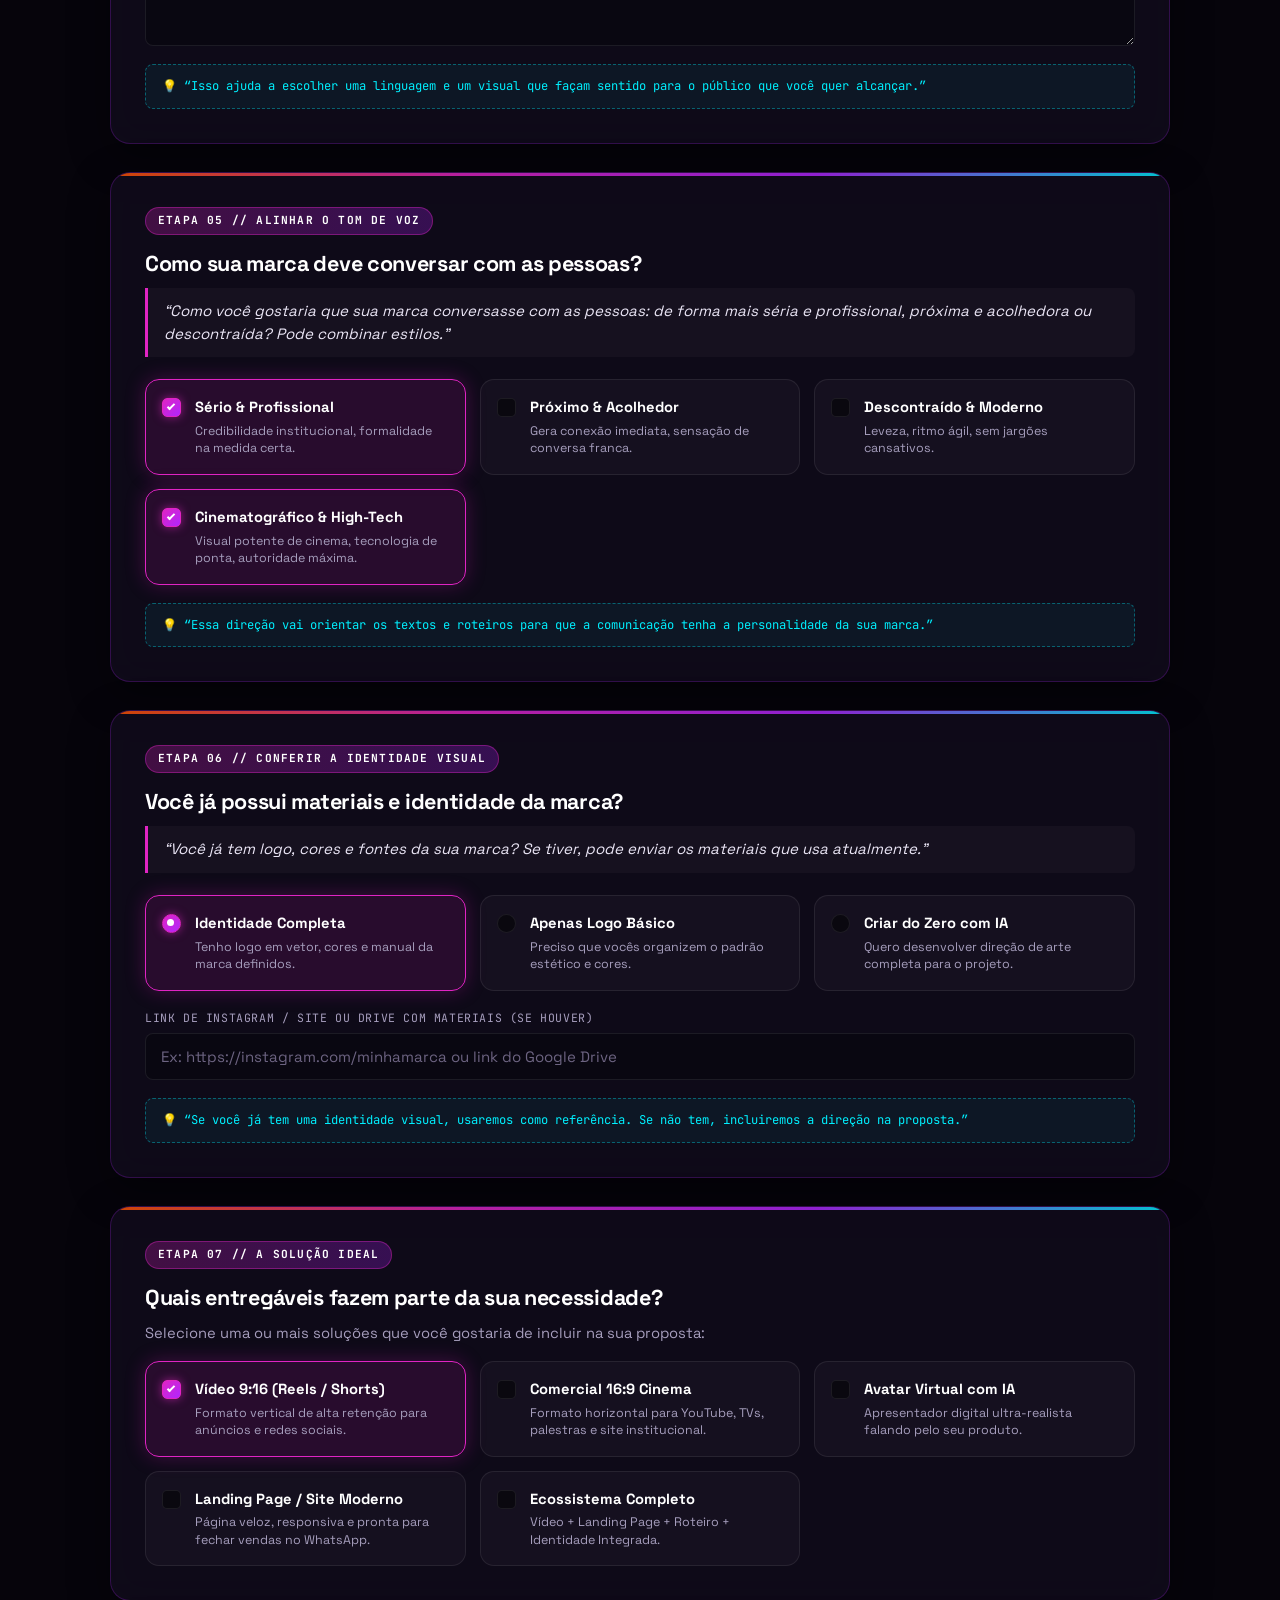
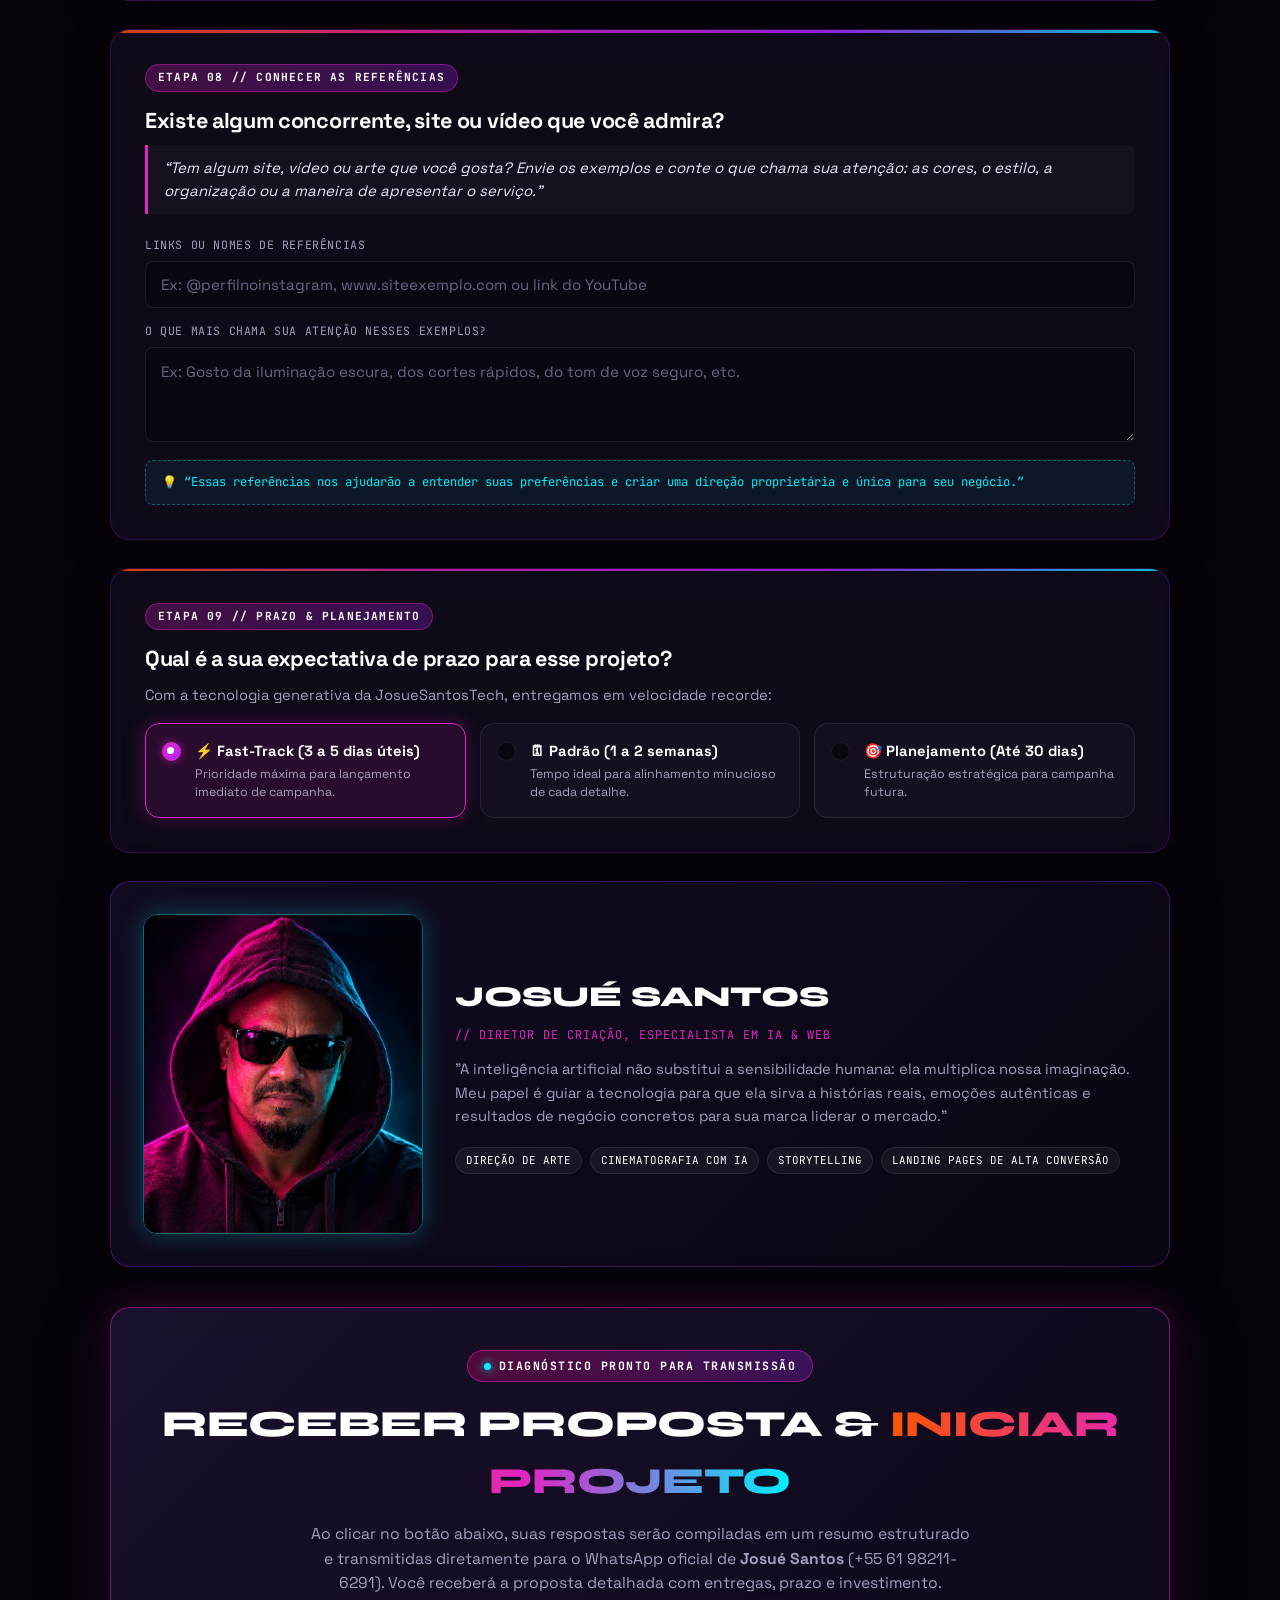
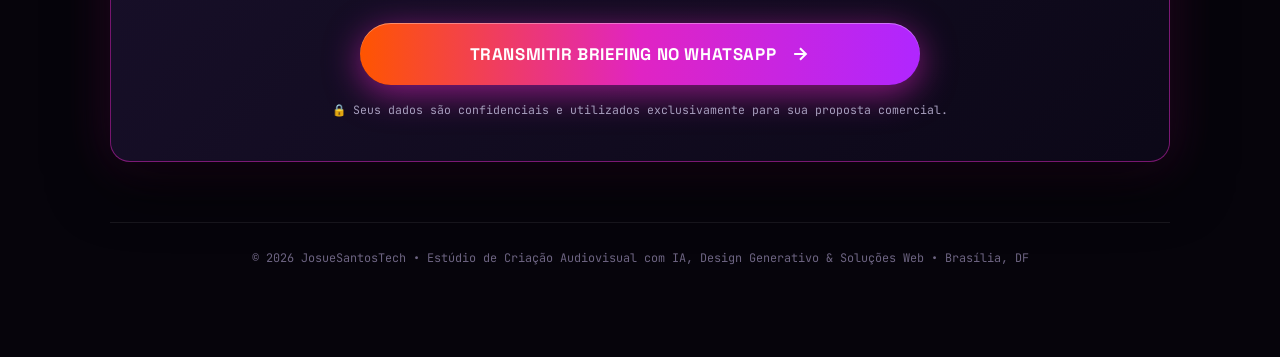
==== commit 9139f901: "feat: redesenhar briefing com estetica da foto 2 e adicionar foto neon de Josue Santos" ====
--- a/briefing.html
+++ b/briefing.html
@@ -3,34 +3,51 @@
 <head>
   <meta charset="UTF-8">
   <meta name="viewport" content="width=device-width, initial-scale=1.0">
-  <title>Briefing & Diagnóstico de Projeto // JosueSantosTech</title>
-  <meta name="description" content="Formulário de diagnóstico e briefing estratégico para produção de vídeos com IA, landing pages e comunicação visual na JosueSantosTech.">
-  <meta name="theme-color" content="#030305">
+  <title>Briefing & Diagnóstico Estratégico // JosueSantosTech</title>
+  <meta name="description" content="Formulário de diagnóstico e briefing estratégico de alta conversão para produção de vídeos com IA, landing pages e direção de arte cinematográfica.">
+  <meta name="theme-color" content="#07040d">
   
   <link rel="preconnect" href="https://fonts.googleapis.com">
   <link rel="preconnect" href="https://fonts.gstatic.com" crossorigin>
-  <link href="https://fonts.googleapis.com/css2?family=JetBrains+Mono:wght@400;500;600;700&family=Space+Grotesk:wght@400;500;600;700&family=Syne:wght@700;800&display=swap" rel="stylesheet">
+  <link href="https://fonts.googleapis.com/css2?family=JetBrains+Mono:wght@400;500;600;700&family=Space+Grotesk:wght@400;500;600;700;800&family=Syne:wght@700;800&display=swap" rel="stylesheet">
   
   <style>
     :root {
-      --bg-deep: #030305;
-      --bg-card: rgba(14, 14, 18, 0.78);
-      --bg-card-hover: rgba(22, 22, 28, 0.95);
-      --bg-input: rgba(8, 8, 12, 0.85);
-      --border-subtle: rgba(255, 255, 255, 0.09);
-      --border-focus: rgba(255, 42, 42, 0.6);
-      --accent-red: #ff2a2a;
-      --accent-red-glow: rgba(255, 42, 42, 0.35);
-      --accent-red-hover: #ff4747;
-      --accent-amber: #ffaa33;
-      --text-main: #f4f4f7;
-      --text-muted: #8b8b98;
-      --text-dim: #5c5c68;
+      /* Paleta Visual Inspirada no Design Foto 2 & Iluminação Foto 3 */
+      --bg-deep: #06040b;
+      --bg-surface: #0c0817;
+      --bg-card: rgba(18, 13, 30, 0.75);
+      --bg-card-hover: rgba(28, 20, 48, 0.9);
+      --bg-input: rgba(10, 7, 18, 0.88);
+      
+      --border-subtle: rgba(255, 255, 255, 0.08);
+      --border-glow: rgba(176, 38, 255, 0.35);
+      --border-focus: #b026ff;
+      
+      /* Gradientes Neon de Alto Impacto */
+      --neon-magenta: #e024c3;
+      --neon-purple: #b026ff;
+      --neon-violet: #7928ca;
+      --neon-cyan: #00f0ff;
+      --neon-orange: #ff5500;
+      --neon-amber: #ffaa00;
+      
+      --gradient-brand: linear-gradient(135deg, #ff007a 0%, #b026ff 50%, #00f0ff 100%);
+      --gradient-btn: linear-gradient(90deg, #ff5500 0%, #e024c3 50%, #b026ff 100%);
+      --gradient-btn-hover: linear-gradient(90deg, #ff6b1a 0%, #f03ad5 50%, #c43aff 100%);
+      --gradient-card-top: linear-gradient(90deg, #ff5500, #e024c3, #b026ff, #00f0ff);
+      
+      --text-main: #f8f7fc;
+      --text-muted: #a69ebd;
+      --text-dim: #6d6482;
+      
       --font-heading: 'Space Grotesk', -apple-system, sans-serif;
       --font-display: 'Syne', sans-serif;
       --font-mono: 'JetBrains Mono', monospace;
-      --radius-sm: 6px;
-      --radius-md: 12px;
+      
+      --radius-sm: 8px;
+      --radius-md: 14px;
+      --radius-lg: 20px;
       --radius-pill: 999px;
       --transition: 0.25s cubic-bezier(0.16, 1, 0.3, 1);
     }
@@ -46,29 +63,49 @@
       color: var(--text-main);
       font-family: var(--font-heading);
       min-height: 100vh;
-      line-height: 1.5;
+      line-height: 1.55;
       overflow-x: hidden;
-      background-image: 
-        radial-gradient(circle at 50% 0%, rgba(255, 42, 42, 0.12) 0%, transparent 60%),
-        radial-gradient(circle at 80% 80%, rgba(255, 170, 51, 0.05) 0%, transparent 50%),
-        linear-gradient(rgba(255, 255, 255, 0.015) 1px, transparent 1px),
-        linear-gradient(90deg, rgba(255, 255, 255, 0.015) 1px, transparent 1px);
-      background-size: 100% 100%, 100% 100%, 32px 32px, 32px 32px;
-      background-position: 0 0, 0 0, -1px -1px, -1px -1px;
-    }
-
-    /* Ambient glow bar on top */
-    .top-glow-bar {
+      position: relative;
+    }
+
+    /* Ambient Background Glows (Inspirado no visual Foto 2) */
+    .ambient-glow {
       position: fixed;
-      top: 0;
-      left: 0;
-      right: 0;
-      height: 3px;
-      background: linear-gradient(90deg, transparent, var(--accent-red), var(--accent-amber), transparent);
-      z-index: 100;
-    }
-
-    /* Papel de Fundo Profissional com Logotipo Marca D'água High-Tech */
+      pointer-events: none;
+      z-index: 0;
+      filter: blur(120px);
+      border-radius: 50%;
+      opacity: 0.35;
+      transform: translate3d(0, 0, 0);
+    }
+
+    .ambient-glow-1 {
+      top: -100px;
+      left: 10%;
+      width: 600px;
+      height: 600px;
+      background: radial-gradient(circle, #b026ff 0%, #ff007a 50%, transparent 70%);
+    }
+
+    .ambient-glow-2 {
+      top: 30%;
+      right: -100px;
+      width: 700px;
+      height: 700px;
+      background: radial-gradient(circle, #00f0ff 0%, #7928ca 50%, transparent 70%);
+      opacity: 0.25;
+    }
+
+    .ambient-glow-3 {
+      bottom: 10%;
+      left: -50px;
+      width: 650px;
+      height: 650px;
+      background: radial-gradient(circle, #ff5500 0%, #b026ff 60%, transparent 70%);
+      opacity: 0.2;
+    }
+
+    /* Papel de Fundo Marca D'água com Logo Oficial e Cores da Página */
     .bg-watermark-container {
       position: fixed;
       inset: 0;
@@ -81,35 +118,15 @@
       justify-content: center;
     }
 
-    .bg-watermark-glow {
-      position: absolute;
-      width: 800px;
-      height: 800px;
-      border-radius: 50%;
-      background: radial-gradient(circle, rgba(255, 42, 42, 0.09) 0%, rgba(255, 170, 51, 0.03) 40%, transparent 70%);
-      filter: blur(90px);
-      transform: translate3d(0, 0, 0);
-    }
-
     .bg-watermark-logo {
       position: absolute;
-      top: 25%;
-      width: 75vw;
-      max-width: 900px;
-      opacity: 0.065;
-      filter: drop-shadow(0 0 60px rgba(255, 42, 42, 0.6));
+      top: 32%;
+      width: 80vw;
+      max-width: 950px;
+      opacity: 0.045;
+      filter: drop-shadow(0 0 80px rgba(176, 38, 255, 0.7)) hue-rotate(270deg) saturate(1.8);
       transform: translateY(-50%) scale(1.05);
       animation: floatLogoSubtle 14s ease-in-out infinite alternate;
-    }
-
-    .bg-watermark-logo-lower {
-      position: absolute;
-      bottom: 8%;
-      width: 65vw;
-      max-width: 780px;
-      opacity: 0.045;
-      filter: drop-shadow(0 0 50px rgba(255, 42, 42, 0.4));
-      animation: floatLogoSubtleRev 16s ease-in-out infinite alternate;
     }
 
     @keyframes floatLogoSubtle {
@@ -117,17 +134,23 @@
       100% { transform: translateY(-46%) scale(1.06); }
     }
 
-    @keyframes floatLogoSubtleRev {
-      0% { transform: translateY(0) scale(1); }
-      100% { transform: translateY(-5%) scale(1.04); }
+    /* Top Glow Bar */
+    .top-glow-bar {
+      position: fixed;
+      top: 0;
+      left: 0;
+      right: 0;
+      height: 3px;
+      background: var(--gradient-card-top);
+      z-index: 100;
     }
 
     /* Header */
     .briefing-header {
       border-bottom: 1px solid var(--border-subtle);
-      background: rgba(3, 3, 5, 0.85);
-      backdrop-filter: blur(14px);
-      -webkit-backdrop-filter: blur(14px);
+      background: rgba(6, 4, 11, 0.88);
+      backdrop-filter: blur(16px);
+      -webkit-backdrop-filter: blur(16px);
       position: sticky;
       top: 0;
       z-index: 50;
@@ -135,7 +158,7 @@
     }
 
     .header-container {
-      max-width: 1000px;
+      max-width: 1180px;
       margin: 0 auto;
       display: flex;
       align-items: center;
@@ -146,26 +169,28 @@
     .logo-area {
       display: flex;
       align-items: center;
-      gap: 12px;
+      gap: 14px;
       text-decoration: none;
     }
 
     .logo-img {
-      height: 36px;
+      height: 38px;
       width: auto;
       object-fit: contain;
+      filter: drop-shadow(0 0 14px rgba(176, 38, 255, 0.5));
     }
 
     .logo-badge {
       font-family: var(--font-mono);
       font-size: 0.65rem;
-      letter-spacing: 1px;
-      color: var(--accent-red);
-      background: rgba(255, 42, 42, 0.1);
-      border: 1px solid rgba(255, 42, 42, 0.3);
-      padding: 3px 8px;
-      border-radius: var(--radius-sm);
+      letter-spacing: 1.2px;
+      color: #fff;
+      background: linear-gradient(135deg, rgba(224, 36, 195, 0.2), rgba(176, 38, 255, 0.2));
+      border: 1px solid rgba(224, 36, 195, 0.4);
+      padding: 4px 10px;
+      border-radius: var(--radius-pill);
       text-transform: uppercase;
+      font-weight: 600;
     }
 
     .header-back-link {
@@ -175,98 +200,253 @@
       text-decoration: none;
       display: inline-flex;
       align-items: center;
-      gap: 6px;
-      padding: 6px 14px;
+      gap: 8px;
+      padding: 7px 16px;
       border-radius: var(--radius-pill);
       border: 1px solid var(--border-subtle);
-      background: rgba(255, 255, 255, 0.03);
+      background: rgba(255, 255, 255, 0.04);
       transition: var(--transition);
     }
 
     .header-back-link:hover {
       color: #fff;
-      border-color: rgba(255, 255, 255, 0.25);
-      background: rgba(255, 255, 255, 0.08);
+      border-color: var(--neon-purple);
+      background: rgba(176, 38, 255, 0.15);
+      box-shadow: 0 0 16px rgba(176, 38, 255, 0.3);
       transform: translateX(-2px);
     }
 
     /* Main Container */
     .briefing-wrapper {
-      max-width: 860px;
+      max-width: 1100px;
       margin: 0 auto;
-      padding: 40px 20px 80px;
+      padding: 40px 20px 90px;
       position: relative;
       z-index: 1;
     }
 
-    /* Hero / Intro */
-    .briefing-hero {
-      margin-bottom: 32px;
-      text-align: center;
-    }
-
-    .status-pill {
+    /* HERO PRINCIPAL COM ESTILO DA FOTO 2 & FOTO DE JOSUÉ SANTOS (FOTO 3) */
+    .briefing-hero-grid {
+      display: grid;
+      grid-template-columns: 1.15fr 0.85fr;
+      gap: 40px;
+      align-items: center;
+      margin-bottom: 40px;
+      padding: 30px;
+      background: linear-gradient(135deg, rgba(22, 14, 38, 0.75) 0%, rgba(10, 7, 20, 0.85) 100%);
+      border: 1px solid rgba(176, 38, 255, 0.25);
+      border-radius: var(--radius-lg);
+      backdrop-filter: blur(20px);
+      -webkit-backdrop-filter: blur(20px);
+      box-shadow: 0 20px 60px rgba(0, 0, 0, 0.7), 0 0 40px rgba(176, 38, 255, 0.15);
+      position: relative;
+      overflow: hidden;
+    }
+
+    .briefing-hero-grid::before {
+      content: '';
+      position: absolute;
+      top: 0;
+      left: 0;
+      right: 0;
+      height: 3px;
+      background: var(--gradient-card-top);
+    }
+
+    .hero-badge-tag {
       display: inline-flex;
       align-items: center;
       gap: 8px;
       font-family: var(--font-mono);
-      font-size: 0.7rem;
+      font-size: 0.72rem;
       letter-spacing: 1.5px;
-      color: var(--accent-red);
-      background: rgba(255, 42, 42, 0.08);
-      border: 1px solid rgba(255, 42, 42, 0.25);
-      padding: 5px 14px;
+      color: #fff;
+      background: linear-gradient(90deg, rgba(255, 0, 122, 0.25), rgba(176, 38, 255, 0.25));
+      border: 1px solid rgba(224, 36, 195, 0.5);
+      padding: 6px 16px;
       border-radius: var(--radius-pill);
-      margin-bottom: 16px;
-    }
-
-    .status-dot {
-      width: 6px;
-      height: 6px;
+      margin-bottom: 20px;
+      text-transform: uppercase;
+      font-weight: 700;
+    }
+
+    .badge-dot-neon {
+      width: 7px;
+      height: 7px;
       border-radius: 50%;
-      background: var(--accent-red);
-      box-shadow: 0 0 8px var(--accent-red);
-      animation: pulse 1.8s infinite;
-    }
-
-    @keyframes pulse {
-      0%, 100% { opacity: 1; transform: scale(1); }
-      50% { opacity: 0.4; transform: scale(0.85); }
-    }
-
-    .hero-title {
+      background: var(--neon-cyan);
+      box-shadow: 0 0 10px var(--neon-cyan);
+      animation: pulseDot 1.6s infinite;
+    }
+
+    @keyframes pulseDot {
+      0%, 100% { transform: scale(1); opacity: 1; }
+      50% { transform: scale(0.8); opacity: 0.5; }
+    }
+
+    .hero-headline {
       font-family: var(--font-display);
-      font-size: clamp(1.8rem, 4vw, 2.7rem);
+      font-size: clamp(2rem, 3.8vw, 3rem);
       font-weight: 800;
       letter-spacing: -0.5px;
+      line-height: 1.15;
+      color: #fff;
+      margin-bottom: 16px;
       text-transform: uppercase;
-      color: #fff;
-      line-height: 1.15;
-      margin-bottom: 12px;
-    }
-
-    .hero-title .highlight {
-      background: linear-gradient(135deg, #fff 30%, var(--accent-red) 100%);
+    }
+
+    .hero-headline .gradient-text {
+      background: linear-gradient(135deg, #ff6b1a 0%, #e024c3 50%, #00f0ff 100%);
       -webkit-background-clip: text;
       -webkit-text-fill-color: transparent;
     }
 
-    .hero-desc {
+    .hero-subcopy {
       color: var(--text-muted);
-      font-size: 0.98rem;
-      max-width: 680px;
-      margin: 0 auto 28px;
-    }
-
-    /* Progress Widget */
-    .progress-card {
+      font-size: 1.02rem;
+      line-height: 1.6;
+      margin-bottom: 24px;
+    }
+
+    .hero-pills-row {
+      display: flex;
+      flex-wrap: wrap;
+      gap: 10px;
+      margin-bottom: 24px;
+    }
+
+    .hero-mini-pill {
+      display: inline-flex;
+      align-items: center;
+      gap: 6px;
+      font-family: var(--font-mono);
+      font-size: 0.72rem;
+      color: #fff;
+      background: rgba(255, 255, 255, 0.05);
+      border: 1px solid var(--border-subtle);
+      padding: 5px 12px;
+      border-radius: var(--radius-pill);
+    }
+
+    /* CARD FOTO DE JOSUÉ SANTOS NO HERO (FOTO 3 COM NEON MAGENTA/AZUL) */
+    .hero-director-portrait {
+      position: relative;
+      display: flex;
+      justify-content: center;
+      align-items: center;
+    }
+
+    .portrait-frame {
+      position: relative;
+      width: 100%;
+      max-width: 380px;
+      border-radius: var(--radius-lg);
+      overflow: hidden;
+      border: 1px solid rgba(176, 38, 255, 0.4);
+      background: #000;
+      box-shadow: 0 15px 45px rgba(0, 0, 0, 0.8), 0 0 35px rgba(224, 36, 195, 0.35);
+      transition: var(--transition);
+    }
+
+    .portrait-frame:hover {
+      border-color: var(--neon-cyan);
+      box-shadow: 0 20px 55px rgba(0, 0, 0, 0.9), 0 0 45px rgba(0, 240, 255, 0.45);
+      transform: translateY(-2px);
+    }
+
+    .portrait-img {
+      width: 100%;
+      height: 440px;
+      object-fit: cover;
+      object-position: top center;
+      display: block;
+      filter: contrast(1.08) brightness(1.02);
+    }
+
+    .portrait-overlay-glow {
+      position: absolute;
+      inset: 0;
+      background: linear-gradient(180deg, transparent 65%, rgba(6, 4, 11, 0.95) 100%);
+      pointer-events: none;
+    }
+
+    .portrait-badge {
+      position: absolute;
+      bottom: 16px;
+      left: 16px;
+      right: 16px;
+      background: rgba(12, 8, 24, 0.9);
+      border: 1px solid rgba(176, 38, 255, 0.4);
+      padding: 10px 14px;
+      border-radius: var(--radius-md);
+      backdrop-filter: blur(12px);
+      display: flex;
+      align-items: center;
+      justify-content: space-between;
+    }
+
+    .portrait-badge-title {
+      font-family: var(--font-heading);
+      font-size: 0.88rem;
+      font-weight: 700;
+      color: #fff;
+    }
+
+    .portrait-badge-role {
+      font-family: var(--font-mono);
+      font-size: 0.65rem;
+      color: var(--neon-cyan);
+      letter-spacing: 0.8px;
+    }
+
+    /* TICKER RIBBON ANIMADO (Inspirado no visual da Foto 2: GRATUITO • INSCREVA-SE) */
+    .ticker-ribbon-wrap {
+      overflow: hidden;
+      background: linear-gradient(90deg, rgba(255, 85, 0, 0.15), rgba(224, 36, 195, 0.25), rgba(0, 240, 255, 0.15));
+      border-top: 1px solid rgba(176, 38, 255, 0.3);
+      border-bottom: 1px solid rgba(176, 38, 255, 0.3);
+      padding: 10px 0;
+      margin-bottom: 40px;
+      border-radius: var(--radius-sm);
+      white-space: nowrap;
+    }
+
+    .ticker-track {
+      display: inline-flex;
+      gap: 30px;
+      animation: tickerScroll 24s linear infinite;
+    }
+
+    @keyframes tickerScroll {
+      0% { transform: translateX(0); }
+      100% { transform: translateX(-50%); }
+    }
+
+    .ticker-item {
+      display: inline-flex;
+      align-items: center;
+      gap: 12px;
+      font-family: var(--font-mono);
+      font-size: 0.75rem;
+      font-weight: 700;
+      letter-spacing: 1.5px;
+      color: #fff;
+      text-transform: uppercase;
+    }
+
+    .ticker-sep {
+      color: var(--neon-cyan);
+    }
+
+    /* PROGRESS BAR WIDGET */
+    .progress-widget {
       background: var(--bg-card);
-      border: 1px solid var(--border-subtle);
+      border: 1px solid rgba(176, 38, 255, 0.2);
       border-radius: var(--radius-md);
-      padding: 16px 20px;
-      margin-bottom: 36px;
+      padding: 18px 24px;
+      margin-bottom: 32px;
       backdrop-filter: blur(16px);
-      box-shadow: 0 8px 30px rgba(0, 0, 0, 0.4);
+      box-shadow: 0 10px 30px rgba(0, 0, 0, 0.4);
     }
 
     .progress-info {
@@ -275,63 +455,63 @@
       align-items: center;
       margin-bottom: 10px;
       font-family: var(--font-mono);
-      font-size: 0.72rem;
+      font-size: 0.74rem;
       color: var(--text-muted);
     }
 
     .progress-info .pct {
-      color: var(--accent-red);
-      font-weight: 700;
-    }
-
-    .progress-bar-bg {
+      background: linear-gradient(90deg, #ff5500, #e024c3);
+      -webkit-background-clip: text;
+      -webkit-text-fill-color: transparent;
+      font-weight: 800;
+    }
+
+    .progress-track {
       width: 100%;
-      height: 6px;
+      height: 7px;
       background: rgba(255, 255, 255, 0.08);
       border-radius: var(--radius-pill);
       overflow: hidden;
+    }
+
+    .progress-fill {
+      height: 100%;
+      width: 15%;
+      background: var(--gradient-btn);
+      border-radius: var(--radius-pill);
+      box-shadow: 0 0 12px rgba(224, 36, 195, 0.6);
+      transition: width 0.35s ease;
+    }
+
+    /* FORM CARDS COM ASPECTO DE DESIGN DA FOTO 2 */
+    .step-card {
+      background: var(--bg-card);
+      border: 1px solid rgba(176, 38, 255, 0.22);
+      border-radius: var(--radius-lg);
+      padding: 34px;
+      margin-bottom: 28px;
       position: relative;
-    }
-
-    .progress-bar-fill {
-      height: 100%;
-      width: 10%;
-      background: linear-gradient(90deg, var(--accent-red), var(--accent-amber));
-      border-radius: var(--radius-pill);
-      transition: width 0.35s ease;
-      box-shadow: 0 0 10px var(--accent-red-glow);
-    }
-
-    /* Steps & Sections */
-    .step-card {
-      background: rgba(14, 14, 18, 0.78);
-      border: 1px solid var(--border-subtle);
-      border-radius: var(--radius-md);
-      padding: 30px;
-      margin-bottom: 24px;
-      position: relative;
-      backdrop-filter: blur(16px);
-      -webkit-backdrop-filter: blur(16px);
+      backdrop-filter: blur(18px);
+      -webkit-backdrop-filter: blur(18px);
+      box-shadow: 0 12px 40px rgba(0, 0, 0, 0.4);
       transition: var(--transition);
       overflow: hidden;
     }
 
-    .step-card::after {
+    .step-card::before {
       content: '';
       position: absolute;
-      top: -30px;
-      right: -30px;
-      width: 140px;
-      height: 140px;
-      background: url('assets/logo-red.png') no-repeat center;
-      background-size: contain;
-      opacity: 0.03;
-      pointer-events: none;
+      top: 0;
+      left: 0;
+      right: 0;
+      height: 2.5px;
+      background: var(--gradient-card-top);
+      opacity: 0.8;
     }
 
     .step-card:focus-within {
-      border-color: rgba(255, 42, 42, 0.4);
-      box-shadow: 0 0 25px rgba(255, 42, 42, 0.12);
+      border-color: var(--neon-purple);
+      box-shadow: 0 0 35px rgba(176, 38, 255, 0.25);
     }
 
     .step-badge {
@@ -339,70 +519,64 @@
       align-items: center;
       gap: 6px;
       font-family: var(--font-mono);
-      font-size: 0.68rem;
-      letter-spacing: 1px;
-      color: var(--accent-red);
-      margin-bottom: 8px;
+      font-size: 0.7rem;
+      letter-spacing: 1.2px;
+      color: #fff;
+      background: linear-gradient(90deg, rgba(224, 36, 195, 0.25), rgba(176, 38, 255, 0.25));
+      border: 1px solid rgba(224, 36, 195, 0.4);
+      padding: 4px 12px;
+      border-radius: var(--radius-pill);
+      margin-bottom: 12px;
       text-transform: uppercase;
-      font-weight: 600;
+      font-weight: 700;
     }
 
     .step-title {
-      font-size: 1.25rem;
+      font-size: 1.35rem;
       font-weight: 700;
       color: #fff;
-      margin-bottom: 6px;
-      letter-spacing: -0.2px;
-    }
-
-    .step-prompt {
-      font-size: 0.92rem;
-      color: var(--text-muted);
-      margin-bottom: 20px;
-      line-height: 1.45;
+      margin-bottom: 8px;
+      letter-spacing: -0.3px;
     }
 
     .prompt-speech {
       background: rgba(255, 255, 255, 0.03);
-      border-left: 2px solid var(--accent-red);
-      padding: 10px 14px;
+      border-left: 3px solid var(--neon-magenta);
+      padding: 12px 16px;
       border-radius: 0 var(--radius-sm) var(--radius-sm) 0;
-      margin-bottom: 18px;
+      margin-bottom: 22px;
       font-style: italic;
-      color: #e2e2ec;
-      font-size: 0.9rem;
-    }
-
-    /* Form Inputs */
+      color: #eae5f5;
+      font-size: 0.94rem;
+      line-height: 1.5;
+    }
+
+    /* Input Grid */
     .input-grid {
       display: grid;
       grid-template-columns: 1fr 1fr;
-      gap: 16px;
-      margin-bottom: 16px;
-    }
-
-    .input-grid.full {
-      grid-template-columns: 1fr;
+      gap: 18px;
+      margin-bottom: 18px;
     }
 
     .form-group {
       display: flex;
       flex-direction: column;
-      gap: 6px;
+      gap: 7px;
     }
 
     .form-label {
       font-family: var(--font-mono);
       font-size: 0.72rem;
       color: var(--text-muted);
-      letter-spacing: 0.5px;
+      letter-spacing: 0.6px;
       display: flex;
       align-items: center;
       justify-content: space-between;
     }
 
     .form-label .required {
-      color: var(--accent-red);
+      color: var(--neon-magenta);
     }
 
     .form-input,
@@ -413,25 +587,25 @@
       border-radius: var(--radius-sm);
       color: #fff;
       font-family: var(--font-heading);
-      font-size: 0.92rem;
-      padding: 12px 14px;
+      font-size: 0.94rem;
+      padding: 13px 15px;
       outline: none;
       transition: var(--transition);
       width: 100%;
     }
 
     .form-textarea {
-      min-height: 90px;
+      min-height: 95px;
       resize: vertical;
-      line-height: 1.45;
+      line-height: 1.5;
     }
 
     .form-input:focus,
     .form-textarea:focus,
     .form-select:focus {
-      border-color: var(--accent-red);
-      box-shadow: 0 0 14px var(--accent-red-glow);
-      background: rgba(14, 14, 20, 0.95);
+      border-color: var(--neon-purple);
+      box-shadow: 0 0 16px rgba(176, 38, 255, 0.35);
+      background: rgba(18, 12, 30, 0.95);
     }
 
     .form-input::placeholder,
@@ -439,42 +613,43 @@
       color: var(--text-dim);
     }
 
-    /* Option Cards (Radio / Checkbox tiles) */
+    /* Option Cards Tiles (Aspecto Foto 2) */
     .options-grid {
       display: grid;
-      grid-template-columns: repeat(auto-fill, minmax(240px, 1fr));
-      gap: 12px;
-      margin-top: 8px;
+      grid-template-columns: repeat(auto-fill, minmax(250px, 1fr));
+      gap: 14px;
+      margin-top: 10px;
     }
 
     .option-label {
       display: flex;
       align-items: flex-start;
-      gap: 12px;
-      padding: 14px;
-      background: rgba(255, 255, 255, 0.025);
+      gap: 14px;
+      padding: 16px;
+      background: rgba(255, 255, 255, 0.03);
       border: 1px solid var(--border-subtle);
-      border-radius: var(--radius-sm);
+      border-radius: var(--radius-md);
       cursor: pointer;
       transition: var(--transition);
       user-select: none;
+      position: relative;
     }
 
     .option-label:hover {
-      border-color: rgba(255, 255, 255, 0.2);
-      background: rgba(255, 255, 255, 0.05);
-      transform: translateY(-1px);
+      border-color: rgba(176, 38, 255, 0.4);
+      background: rgba(176, 38, 255, 0.08);
+      transform: translateY(-2px);
     }
 
     .option-label input[type="radio"],
     .option-label input[type="checkbox"] {
       appearance: none;
       -webkit-appearance: none;
-      width: 18px;
-      height: 18px;
+      width: 19px;
+      height: 19px;
       border: 1.5px solid var(--border-subtle);
-      border-radius: 4px;
-      background: rgba(0, 0, 0, 0.4);
+      border-radius: 5px;
+      background: rgba(0, 0, 0, 0.5);
       margin-top: 2px;
       flex-shrink: 0;
       position: relative;
@@ -487,16 +662,16 @@
     }
 
     .option-label input:checked {
-      border-color: var(--accent-red);
-      background: var(--accent-red);
-      box-shadow: 0 0 8px var(--accent-red-glow);
+      border-color: var(--neon-magenta);
+      background: linear-gradient(135deg, var(--neon-magenta), var(--neon-purple));
+      box-shadow: 0 0 10px rgba(224, 36, 195, 0.6);
     }
 
     .option-label input[type="checkbox"]:checked::after {
       content: '';
       position: absolute;
-      top: 2px;
-      left: 5px;
+      top: 3px;
+      left: 6px;
       width: 4px;
       height: 8px;
       border: solid #fff;
@@ -516,118 +691,185 @@
     }
 
     .option-label:has(input:checked) {
-      border-color: var(--accent-red);
-      background: rgba(255, 42, 42, 0.08);
-      box-shadow: 0 0 15px rgba(255, 42, 42, 0.15);
+      border-color: var(--neon-magenta);
+      background: rgba(224, 36, 195, 0.12);
+      box-shadow: 0 0 20px rgba(224, 36, 195, 0.25);
     }
 
     .option-content {
       display: flex;
       flex-direction: column;
-      gap: 3px;
+      gap: 4px;
     }
 
     .option-title {
-      font-size: 0.88rem;
-      font-weight: 600;
+      font-size: 0.92rem;
+      font-weight: 700;
       color: #fff;
     }
 
     .option-desc {
-      font-size: 0.75rem;
+      font-size: 0.78rem;
       color: var(--text-muted);
-      line-height: 1.35;
-    }
-
-    /* Transition feedback note */
+      line-height: 1.4;
+    }
+
+    /* Feedback Note */
     .step-feedback {
-      margin-top: 16px;
-      padding: 10px 14px;
-      background: rgba(255, 170, 51, 0.06);
-      border: 1px dashed rgba(255, 170, 51, 0.3);
+      margin-top: 18px;
+      padding: 12px 16px;
+      background: rgba(0, 240, 255, 0.06);
+      border: 1px dashed rgba(0, 240, 255, 0.35);
       border-radius: var(--radius-sm);
       font-family: var(--font-mono);
-      font-size: 0.74rem;
-      color: var(--accent-amber);
+      font-size: 0.76rem;
+      color: var(--neon-cyan);
       display: flex;
       align-items: center;
+      gap: 10px;
+    }
+
+    /* SEÇÃO QUEM VAI CONDUZIR SEU PROJETO (Inspirada no "Quem te ensinará" da Foto 2) */
+    .director-feature-card {
+      display: grid;
+      grid-template-columns: 280px 1fr;
+      gap: 32px;
+      align-items: center;
+      padding: 32px;
+      background: linear-gradient(135deg, rgba(22, 14, 38, 0.8) 0%, rgba(10, 7, 20, 0.95) 100%);
+      border: 1px solid rgba(176, 38, 255, 0.3);
+      border-radius: var(--radius-lg);
+      margin-bottom: 32px;
+      backdrop-filter: blur(20px);
+      box-shadow: 0 15px 45px rgba(0, 0, 0, 0.5);
+    }
+
+    .director-feature-img {
+      width: 100%;
+      height: 320px;
+      object-fit: cover;
+      object-position: top center;
+      border-radius: var(--radius-md);
+      border: 1px solid rgba(0, 240, 255, 0.4);
+      box-shadow: 0 0 25px rgba(0, 240, 255, 0.25);
+    }
+
+    .director-feature-info h3 {
+      font-family: var(--font-display);
+      font-size: 1.8rem;
+      font-weight: 800;
+      color: #fff;
+      margin-bottom: 6px;
+      text-transform: uppercase;
+    }
+
+    .director-feature-role {
+      font-family: var(--font-mono);
+      font-size: 0.75rem;
+      color: var(--neon-magenta);
+      margin-bottom: 14px;
+      letter-spacing: 1px;
+    }
+
+    .director-feature-bio {
+      color: var(--text-muted);
+      font-size: 0.92rem;
+      line-height: 1.6;
+      margin-bottom: 18px;
+    }
+
+    .director-feature-tags {
+      display: flex;
+      flex-wrap: wrap;
       gap: 8px;
     }
 
-    /* Submit Block */
+    .feature-tag-pill {
+      font-family: var(--font-mono);
+      font-size: 0.68rem;
+      padding: 4px 10px;
+      border-radius: var(--radius-pill);
+      background: rgba(255, 255, 255, 0.05);
+      border: 1px solid var(--border-subtle);
+      color: #fff;
+    }
+
+    /* SUBMIT CTA SECTION (Estilo Botão Foto 2) */
     .submit-section {
-      background: linear-gradient(180deg, var(--bg-card) 0%, rgba(10, 10, 14, 0.95) 100%);
-      border: 1px solid rgba(255, 42, 42, 0.35);
-      border-radius: var(--radius-md);
-      padding: 36px 30px;
+      background: linear-gradient(135deg, rgba(28, 18, 48, 0.9) 0%, rgba(12, 8, 24, 0.98) 100%);
+      border: 1px solid rgba(224, 36, 195, 0.5);
+      border-radius: var(--radius-lg);
+      padding: 42px 30px;
       text-align: center;
-      box-shadow: 0 10px 40px rgba(0, 0, 0, 0.6), 0 0 30px rgba(255, 42, 42, 0.15);
+      box-shadow: 0 20px 60px rgba(0, 0, 0, 0.8), 0 0 45px rgba(224, 36, 195, 0.25);
       margin-top: 40px;
       position: relative;
     }
 
     .submit-title {
       font-family: var(--font-display);
-      font-size: 1.6rem;
+      font-size: clamp(1.6rem, 3.5vw, 2.3rem);
       font-weight: 800;
       text-transform: uppercase;
       color: #fff;
-      margin-bottom: 10px;
+      margin-bottom: 12px;
+    }
+
+    .submit-title .gradient-text {
+      background: linear-gradient(90deg, #ff5500, #e024c3, #00f0ff);
+      -webkit-background-clip: text;
+      -webkit-text-fill-color: transparent;
     }
 
     .submit-subtitle {
       color: var(--text-muted);
-      font-size: 0.92rem;
-      max-width: 600px;
-      margin: 0 auto 24px;
+      font-size: 0.98rem;
+      max-width: 660px;
+      margin: 0 auto 28px;
     }
 
     .btn-submit-briefing {
       display: inline-flex;
       align-items: center;
       justify-content: center;
-      gap: 12px;
+      gap: 14px;
       width: 100%;
-      max-width: 520px;
-      background: linear-gradient(135deg, var(--accent-red) 0%, #d81b1b 100%);
+      max-width: 560px;
+      background: var(--gradient-btn);
       color: #fff;
-      font-family: var(--font-mono);
-      font-size: 0.95rem;
-      font-weight: 700;
-      letter-spacing: 0.8px;
+      font-family: var(--font-heading);
+      font-size: 1.05rem;
+      font-weight: 800;
+      letter-spacing: 0.6px;
       text-transform: uppercase;
-      padding: 18px 28px;
+      padding: 20px 32px;
       border-radius: var(--radius-pill);
       border: none;
       cursor: pointer;
-      box-shadow: 0 4px 25px rgba(255, 42, 42, 0.5), inset 0 1px 0 rgba(255, 255, 255, 0.3);
+      box-shadow: 0 8px 35px rgba(224, 36, 195, 0.6), inset 0 1px 0 rgba(255, 255, 255, 0.35);
       transition: var(--transition);
       text-decoration: none;
     }
 
     .btn-submit-briefing:hover {
-      transform: translateY(-2px);
-      box-shadow: 0 6px 35px rgba(255, 42, 42, 0.7);
-      background: linear-gradient(135deg, var(--accent-red-hover) 0%, #e62020 100%);
+      transform: translateY(-2px) scale(1.01);
+      box-shadow: 0 12px 45px rgba(224, 36, 195, 0.85);
+      background: var(--gradient-btn-hover);
     }
 
     .submit-note {
-      margin-top: 14px;
+      margin-top: 16px;
       font-family: var(--font-mono);
-      font-size: 0.7rem;
+      font-size: 0.72rem;
       color: var(--text-muted);
-      display: flex;
-      align-items: center;
-      justify-content: center;
-      gap: 6px;
-    }
-
-    /* Modal de Sucesso / Cópia */
+    }
+
+    /* MODAL */
     .modal-overlay {
       position: fixed;
       inset: 0;
-      background: rgba(0, 0, 0, 0.85);
-      backdrop-filter: blur(10px);
+      background: rgba(0, 0, 0, 0.88);
+      backdrop-filter: blur(14px);
       z-index: 200;
       display: none;
       align-items: center;
@@ -640,22 +882,22 @@
     }
 
     .modal-box {
-      background: #0d0d12;
-      border: 1px solid rgba(255, 42, 42, 0.4);
-      border-radius: var(--radius-md);
-      max-width: 600px;
+      background: #0f0a1c;
+      border: 1px solid rgba(224, 36, 195, 0.5);
+      border-radius: var(--radius-lg);
+      max-width: 620px;
       width: 100%;
-      padding: 30px;
-      box-shadow: 0 20px 60px rgba(0, 0, 0, 0.9), 0 0 35px rgba(255, 42, 42, 0.2);
+      padding: 34px;
+      box-shadow: 0 25px 70px rgba(0, 0, 0, 0.95), 0 0 50px rgba(224, 36, 195, 0.3);
       text-align: center;
     }
 
     .modal-icon {
-      width: 50px;
-      height: 50px;
+      width: 56px;
+      height: 56px;
       border-radius: 50%;
-      background: rgba(255, 42, 42, 0.15);
-      color: var(--accent-red);
+      background: rgba(224, 36, 195, 0.15);
+      color: var(--neon-magenta);
       display: inline-flex;
       align-items: center;
       justify-content: center;
@@ -663,30 +905,31 @@
     }
 
     .modal-title {
-      font-size: 1.4rem;
-      font-weight: 700;
+      font-size: 1.45rem;
+      font-weight: 800;
+      color: #fff;
       margin-bottom: 8px;
     }
 
     .modal-desc {
       color: var(--text-muted);
-      font-size: 0.88rem;
-      margin-bottom: 20px;
+      font-size: 0.9rem;
+      margin-bottom: 22px;
     }
 
     .modal-preview {
-      background: rgba(0, 0, 0, 0.6);
+      background: rgba(0, 0, 0, 0.65);
       border: 1px solid var(--border-subtle);
       border-radius: var(--radius-sm);
-      padding: 14px;
+      padding: 16px;
       text-align: left;
       font-family: var(--font-mono);
-      font-size: 0.74rem;
-      max-height: 180px;
+      font-size: 0.75rem;
+      max-height: 200px;
       overflow-y: auto;
-      color: #ccc;
+      color: #d6cee8;
       white-space: pre-wrap;
-      margin-bottom: 20px;
+      margin-bottom: 24px;
     }
 
     .modal-btns {
@@ -697,23 +940,24 @@
     }
 
     .btn-modal-action {
-      padding: 12px 20px;
+      padding: 12px 22px;
       border-radius: var(--radius-pill);
       font-family: var(--font-mono);
-      font-size: 0.78rem;
-      font-weight: 600;
+      font-size: 0.8rem;
+      font-weight: 700;
       cursor: pointer;
       text-decoration: none;
       transition: var(--transition);
       display: inline-flex;
       align-items: center;
-      gap: 6px;
+      gap: 8px;
     }
 
     .btn-modal-action.primary {
-      background: var(--accent-red);
+      background: var(--gradient-btn);
       color: #fff;
       border: none;
+      box-shadow: 0 4px 18px rgba(224, 36, 195, 0.45);
     }
 
     .btn-modal-action.secondary {
@@ -727,10 +971,31 @@
       text-align: center;
       margin-top: 60px;
       font-family: var(--font-mono);
-      font-size: 0.72rem;
+      font-size: 0.74rem;
       color: var(--text-dim);
       border-top: 1px solid var(--border-subtle);
-      padding-top: 24px;
+      padding-top: 26px;
+    }
+
+    @media (max-width: 860px) {
+      .briefing-hero-grid {
+        grid-template-columns: 1fr;
+        padding: 24px 20px;
+      }
+      .portrait-frame {
+        max-width: 320px;
+      }
+      .director-feature-card {
+        grid-template-columns: 1fr;
+        text-align: center;
+      }
+      .director-feature-img {
+        max-width: 260px;
+        margin: 0 auto;
+      }
+      .director-feature-tags {
+        justify-content: center;
+      }
     }
 
     @media (max-width: 640px) {
@@ -741,14 +1006,11 @@
         grid-template-columns: 1fr;
       }
       .step-card {
-        padding: 20px 16px;
-      }
-      .submit-section {
-        padding: 24px 16px;
+        padding: 24px 18px;
       }
       .btn-submit-briefing {
-        padding: 16px 20px;
-        font-size: 0.85rem;
+        padding: 17px 22px;
+        font-size: 0.88rem;
       }
     }
   </style>
@@ -757,14 +1019,17 @@
 
   <div class="top-glow-bar"></div>
 
-  <!-- Papel de Fundo com Logotipo Oficial Marca D'água High-Tech -->
+  <!-- Ambient Glows Inspirados na Foto 2 -->
+  <div class="ambient-glow ambient-glow-1"></div>
+  <div class="ambient-glow ambient-glow-2"></div>
+  <div class="ambient-glow ambient-glow-3"></div>
+
+  <!-- Papel de Fundo com Logotipo Oficial Marca D'água com as Cores da Página -->
   <div class="bg-watermark-container" aria-hidden="true">
-    <div class="bg-watermark-glow"></div>
     <img src="assets/logo-red.png" alt="" class="bg-watermark-logo">
-    <img src="assets/logo-red.png" alt="" class="bg-watermark-logo-lower">
   </div>
 
-  <!-- Header -->
+  <!-- Header Oficial -->
   <header class="briefing-header">
     <div class="header-container">
       <a href="index.html" class="logo-area" title="Voltar para a página principal">
@@ -780,33 +1045,77 @@
 
   <div class="briefing-wrapper">
     
-    <!-- Hero Header -->
-    <div class="briefing-hero">
-      <div class="status-pill">
-        <span class="status-dot"></span>
-        <span>ETAPA DE BRIEFING & DIAGNÓSTICO</span>
+    <!-- HERO PRINCIPAL (Inspirado no visual da Foto 2 + Foto 3 de Josué Santos) -->
+    <div class="briefing-hero-grid">
+      <div class="hero-left-content">
+        <div class="hero-badge-tag">
+          <span class="badge-dot-neon"></span>
+          <span>ESTÚDIO DE CRIAÇÃO COM IA & DIREÇÃO HUMANA</span>
+        </div>
+        
+        <h1 class="hero-headline">
+          VAMOS DESENHAR A <br>
+          <span class="gradient-text">SOLUÇÃO IDEAL</span> PARA SEU NEGÓCIO
+        </h1>
+        
+        <p class="hero-subcopy">
+          Preencha o diagnóstico estratégico abaixo. Nós mapeamos a dor do seu negócio, alinhamos seu objetivo comercial e preparamos uma proposta sob medida com entregas, prazo recorde e investimento.
+        </p>
+
+        <div class="hero-pills-row">
+          <span class="hero-mini-pill">⚡ Entrega Ágil em 3 a 5 Dias Úteis</span>
+          <span class="hero-mini-pill">🎬 Formatos 9:16 (Reels) e 16:9 (Cinema)</span>
+          <span class="hero-mini-pill">👤 Avatares Virtuais & IA Generativa</span>
+        </div>
       </div>
-      <h1 class="hero-title">VAMOS DESENHAR A <span class="highlight">SOLUÇÃO IDEAL</span> PARA SEU NEGÓCIO</h1>
-      <p class="hero-desc">
-        Preencha as etapas rápidas abaixo para entendermos o seu momento, mapearmos a sua dor principal e prepararmos uma proposta sob medida com entregáveis, prazo exato e investimento.
-      </p>
+
+      <!-- Foto de Josué Santos (Foto 3 com Capuz e Iluminação Neon Magenta/Azul) -->
+      <div class="hero-director-portrait">
+        <div class="portrait-frame">
+          <img src="assets/josue-hoodie-neon.jpg" alt="Josué Santos - Diretor Criativo e Especialista em IA" class="portrait-img">
+          <div class="portrait-overlay-glow"></div>
+          <div class="portrait-badge">
+            <div>
+              <div class="portrait-badge-title">JOSUÉ SANTOS</div>
+              <div class="portrait-badge-role">DIRETOR CRIATIVO // IA STUDIO</div>
+            </div>
+            <span class="badge-dot-neon"></span>
+          </div>
+        </div>
+      </div>
     </div>
 
-    <!-- Barra de Progresso Interativa -->
-    <div class="progress-card">
+    <!-- TICKER RIBBON ANIMADO (Inspirado na Foto 2) -->
+    <div class="ticker-ribbon-wrap" aria-hidden="true">
+      <div class="ticker-track">
+        <span class="ticker-item">⚡ DIAGNÓSTICO ESTRATÉGICO <span class="ticker-sep">•</span></span>
+        <span class="ticker-item">🎬 VÍDEOS COM IA 9:16 & 16:9 <span class="ticker-sep">•</span></span>
+        <span class="ticker-item">🚀 ENTREGA RECORDE EM 3 A 5 DIAS ÚTEIS <span class="ticker-sep">•</span></span>
+        <span class="ticker-item">💡 ROTEIRO & DIREÇÃO CINEMATOGRÁFICA <span class="ticker-sep">•</span></span>
+        <span class="ticker-item">🔒 ATENDIMENTO EXCLUSIVO WHATSAPP <span class="ticker-sep">•</span></span>
+        <span class="ticker-item">⚡ DIAGNÓSTICO ESTRATÉGICO <span class="ticker-sep">•</span></span>
+        <span class="ticker-item">🎬 VÍDEOS COM IA 9:16 & 16:9 <span class="ticker-sep">•</span></span>
+        <span class="ticker-item">🚀 ENTREGA RECORDE EM 3 A 5 DIAS ÚTEIS <span class="ticker-sep">•</span></span>
+        <span class="ticker-item">💡 ROTEIRO & DIREÇÃO CINEMATOGRÁFICA <span class="ticker-sep">•</span></span>
+        <span class="ticker-item">🔒 ATENDIMENTO EXCLUSIVO WHATSAPP <span class="ticker-sep">•</span></span>
+      </div>
+    </div>
+
+    <!-- Barra de Progresso Dinâmica -->
+    <div class="progress-widget">
       <div class="progress-info">
         <span>STATUS DO DIAGNÓSTICO</span>
-        <span class="pct" id="progressPct">10% CONCLUÍDO</span>
+        <span class="pct" id="progressPct">15% CONCLUÍDO</span>
       </div>
-      <div class="progress-bar-bg">
-        <div class="progress-bar-fill" id="progressBar"></div>
+      <div class="progress-track">
+        <div class="progress-fill" id="progressBar"></div>
       </div>
     </div>
 
-    <!-- FORMULÁRIO -->
+    <!-- FORMULÁRIO COMPLETO -->
     <form id="briefingForm">
 
-      <!-- ETAPA 01: IDENTIFICAÇÃO & O NEGÓCIO -->
+      <!-- ETAPA 01: CONHECER O NEGÓCIO -->
       <section class="step-card">
         <span class="step-badge">ETAPA 01 // CONHECER O NEGÓCIO</span>
         <h2 class="step-title">Quem é você e qual a sua marca?</h2>
@@ -846,11 +1155,11 @@
         </div>
       </section>
 
-      <!-- ETAPA 02: A DOR & O DESAFIO ATUAL (CRUCIAL PARA FECHAMENTO) -->
+      <!-- ETAPA 02: O DIAGNÓSTICO DA DOR (CRUCIAL PARA FECHAMENTO) -->
       <section class="step-card">
         <span class="step-badge">ETAPA 02 // O DIAGNÓSTICO DA DOR</span>
         <h2 class="step-title">Qual é o maior desafio ou dor da sua marca hoje?</h2>
-        <p class="step-prompt">Selecione o principal obstáculo que te motivou a buscar essa solução agora:</p>
+        <p style="color: var(--text-muted); font-size: 0.92rem; margin-bottom: 16px;">Selecione o principal obstáculo que te motivou a buscar essa solução agora:</p>
 
         <div class="options-grid">
           <label class="option-label">
@@ -878,7 +1187,7 @@
             <input type="radio" name="clientPain" value="Dificuldade em explicar um produto ou serviço complexo">
             <div class="option-content">
               <span class="option-title">Explicação Complexa</span>
-              <span class="option-desc">O cliente não entende rápido o valor do meu produto ou serviço.</span>
+              <span class="option-desc">O cliente não entende rápido o valor e diferenciais do meu serviço.</span>
             </div>
           </label>
           <label class="option-label">
@@ -892,31 +1201,31 @@
             <input type="radio" name="clientPain" value="Lançamento urgente de um novo produto ou campanha">
             <div class="option-content">
               <span class="option-title">Lançamento Urgente</span>
-              <span class="option-desc">Preciso colocar uma campanha no ar nos próximos dias com impacto máximo.</span>
-            </div>
-          </label>
-        </div>
-
-        <div class="form-group" style="margin-top: 16px;">
+              <span class="option-desc">Preciso colocar uma campanha no ar nos próximos dias com impacto cinematográfico.</span>
+            </div>
+          </label>
+        </div>
+
+        <div class="form-group" style="margin-top: 18px;">
           <label class="form-label">DETALHE OUTRA DOR OU DESAFIO (OPCIONAL)</label>
-          <input type="text" id="clientPainCustom" class="form-input" placeholder="Se quiser complementar em suas próprias palavras...">
+          <input type="text" id="clientPainCustom" class="form-input" placeholder="Se quiser complementar com suas próprias palavras...">
         </div>
       </section>
 
       <!-- ETAPA 03: OBJETIVO & CTA -->
       <section class="step-card">
-        <span class="step-badge">ETAPA 03 // O OBJETIVO DO PROJETO</span>
+        <span class="step-badge">ETAPA 03 // DEFINIR O OBJETIVO</span>
         <h2 class="step-title">O que você mais deseja alcançar com esse projeto?</h2>
         <div class="prompt-speech">
-          “O que você mais deseja alcançar: divulgar sua marca, receber contatos pelo WhatsApp, gerar pedidos de orçamento ou vender um produto?”
+          “O que você mais deseja alcançar com esse projeto: divulgar sua marca, receber contatos pelo WhatsApp, gerar pedidos de orçamento ou vender um produto?”
         </div>
 
         <div class="options-grid">
           <label class="option-label">
-            <input type="radio" name="clientGoal" value="Receber contatos diretos no WhatsApp" checked>
+            <input type="radio" name="clientGoal" value="Receber contatos diretos e qualificados no WhatsApp" checked>
             <div class="option-content">
               <span class="option-title">Mensagens no WhatsApp</span>
-              <span class="option-desc">Gerar fluxo constante de potenciais clientes chamando no chat.</span>
+              <span class="option-desc">Gerar fluxo constante de potenciais clientes chamando no WhatsApp.</span>
             </div>
           </label>
           <label class="option-label">
@@ -934,7 +1243,7 @@
             </div>
           </label>
           <label class="option-label">
-            <input type="radio" name="clientGoal" value="Posicionamento de autoridade e reconhecimento de marca">
+            <input type="radio" name="clientGoal" value="Construir autoridade inabalável e reconhecimento de marca">
             <div class="option-content">
               <span class="option-title">Autoridade & Branding</span>
               <span class="option-desc">Construir presença premium e ser a referência número 1 do setor.</span>
@@ -942,11 +1251,11 @@
           </label>
         </div>
 
-        <div class="form-group" style="margin-top: 18px;">
+        <div class="form-group" style="margin-top: 20px;">
           <label class="form-label">CHAMADA PARA AÇÃO (CTA) PRINCIPAL DESEJADA</label>
           <select id="clientCta" class="form-select">
             <option value="Fale pelo WhatsApp">“Fale pelo WhatsApp” (Conversão Imediata)</option>
-            <option value="Peça um Orçamento">“Peça um Orçamento” (Serviços e Consultoria)</option>
+            <option value="Peça um Orçamento">“Peça um Orçamento” (Serviços e Consultorias)</option>
             <option value="Compre Agora">“Compre Agora” (E-commerce / Infoproduto)</option>
             <option value="Agende uma Sessão Estratégica">“Agende uma Sessão Estratégica”</option>
             <option value="Saiba Mais">“Saiba Mais”</option>
@@ -979,7 +1288,7 @@
 
         <div class="form-group">
           <label class="form-label">O QUE SEUS CLIENTES MAIS VALORIZAM AO ESCOLHER SEU SERVIÇO?</label>
-          <textarea id="clientAudienceNeeds" class="form-textarea" placeholder="Ex: Rapidez, confiança, preço justo, exclusividade, atendimento humanizado..."></textarea>
+          <textarea id="clientAudienceNeeds" class="form-textarea" placeholder="Ex: Rapidez, confiança, exclusividade, atendimento humanizado..."></textarea>
         </div>
 
         <div class="step-feedback">
@@ -1073,11 +1382,11 @@
         </div>
       </section>
 
-      <!-- ETAPA 07: FORMATO DA SOLUÇÃO & ENTREGÁVEIS DESEJADOS -->
+      <!-- ETAPA 07: FORMATO DA SOLUÇÃO & ENTREGÁVEIS -->
       <section class="step-card">
         <span class="step-badge">ETAPA 07 // A SOLUÇÃO IDEAL</span>
         <h2 class="step-title">Quais entregáveis fazem parte da sua necessidade?</h2>
-        <p class="step-prompt">Selecione uma ou mais soluções que você gostaria de incluir na sua proposta:</p>
+        <p style="color: var(--text-muted); font-size: 0.92rem; margin-bottom: 16px;">Selecione uma ou mais soluções que você gostaria de incluir na sua proposta:</p>
 
         <div class="options-grid">
           <label class="option-label">
@@ -1145,7 +1454,7 @@
       <section class="step-card">
         <span class="step-badge">ETAPA 09 // PRAZO & PLANEJAMENTO</span>
         <h2 class="step-title">Qual é a sua expectativa de prazo para esse projeto?</h2>
-        <p class="step-prompt">Com a tecnologia generativa da JosueSantosTech, conseguimos entregas em prazos recordes:</p>
+        <p style="color: var(--text-muted); font-size: 0.92rem; margin-bottom: 16px;">Com a tecnologia generativa da JosueSantosTech, entregamos em velocidade recorde:</p>
 
         <div class="options-grid">
           <label class="option-label">
@@ -1172,20 +1481,42 @@
         </div>
       </section>
 
-      <!-- BLOCO DE SUBMISSÃO E FECHAMENTO -->
+      <!-- QUEM VAI CONDUZIR SEU PROJETO (Inspirado no card da Foto 2) -->
+      <div class="director-feature-card">
+        <img src="assets/josue-hoodie-neon.jpg" alt="Josué Santos" class="director-feature-img">
+        <div class="director-feature-info">
+          <h3>JOSUÉ SANTOS</h3>
+          <p class="director-feature-role">// DIRETOR DE CRIAÇÃO, ESPECIALISTA EM IA & WEB</p>
+          <p class="director-feature-bio">
+            "A inteligência artificial não substitui a sensibilidade humana: ela multiplica nossa imaginação. Meu papel é guiar a tecnologia para que ela sirva a histórias reais, emoções autênticas e resultados de negócio concretos para sua marca liderar o mercado."
+          </p>
+          <div class="director-feature-tags">
+            <span class="feature-tag-pill">DIREÇÃO DE ARTE</span>
+            <span class="feature-tag-pill">CINEMATOGRAFIA COM IA</span>
+            <span class="feature-tag-pill">STORYTELLING</span>
+            <span class="feature-tag-pill">LANDING PAGES DE ALTA CONVERSÃO</span>
+          </div>
+        </div>
+      </div>
+
+      <!-- SUBMISSÃO E FECHAMENTO -->
       <div class="submit-section">
-        <span class="status-pill">
-          <span class="status-dot"></span>
-          <span>DIAGNÓSTICO PRONTO PARA ENVIO</span>
-        </span>
-        <h2 class="submit-title">RECEBER PROPOSTA & INICIAR PROJETO</h2>
+        <div class="hero-badge-tag" style="margin-bottom: 14px;">
+          <span class="badge-dot-neon"></span>
+          <span>DIAGNÓSTICO PRONTO PARA TRANSMISSÃO</span>
+        </div>
+        
+        <h2 class="submit-title">
+          RECEBER PROPOSTA & <span class="gradient-text">INICIAR PROJETO</span>
+        </h2>
+        
         <p class="submit-subtitle">
-          Ao clicar no botão abaixo, suas respostas serão compiladas em um resumo estruturado e enviadas diretamente para o WhatsApp de <strong>Josué Santos</strong>. Você receberá a proposta detalhada com entregas, prazo e investimento.
+          Ao clicar no botão abaixo, suas respostas serão compiladas em um resumo estruturado e transmitidas diretamente para o WhatsApp oficial de <strong>Josué Santos</strong> (+55 61 98211-6291). Você receberá a proposta detalhada com entregas, prazo e investimento.
         </p>
 
         <button type="submit" class="btn-submit-briefing" id="btnSubmitBriefing">
-          <span>ENVIAR BRIEFING PARA JOSUÉ SANTOS NO WHATSAPP</span>
-          <svg width="18" height="18" viewBox="0 0 24 24" fill="none" stroke="currentColor" stroke-width="2.5"><path d="M5 12h14M12 5l7 7-7 7"/></svg>
+          <span>TRANSMITIR BRIEFING NO WHATSAPP</span>
+          <svg width="20" height="20" viewBox="0 0 24 24" fill="none" stroke="currentColor" stroke-width="2.5"><path d="M5 12h14M12 5l7 7-7 7"/></svg>
         </button>
 
         <div class="submit-note">
@@ -1206,7 +1537,7 @@
   <div class="modal-overlay" id="briefingModal">
     <div class="modal-box">
       <div class="modal-icon">
-        <svg width="24" height="24" viewBox="0 0 24 24" fill="none" stroke="currentColor" stroke-width="2.5"><polyline points="20 6 9 17 4 12"/></svg>
+        <svg width="28" height="28" viewBox="0 0 24 24" fill="none" stroke="currentColor" stroke-width="2.5"><polyline points="20 6 9 17 4 12"/></svg>
       </div>
       <h3 class="modal-title">Briefing Compilado com Sucesso!</h3>
       <p class="modal-desc">Seu diagnóstico estratégico está pronto. Uma janela do WhatsApp oficial de Josué Santos foi aberta com os dados. Você também pode copiar o resumo abaixo:</p>
@@ -1215,11 +1546,11 @@
 
       <div class="modal-btns">
         <button type="button" class="btn-modal-action primary" id="btnReopenWhatsApp">
-          <svg width="14" height="14" viewBox="0 0 24 24" fill="currentColor"><path d="M12.031 6.172c-3.181 0-5.767 2.586-5.768 5.766-.001 1.298.38 2.27 1.019 3.287l-.582 2.128 2.182-.573c.978.58 1.911.928 3.145.929 3.178 0 5.767-2.587 5.768-5.766.001-3.187-2.575-5.77-5.764-5.771zm3.392 8.244c-.144.405-.837.774-1.17.824-.299.045-.677.063-1.092-.069-.252-.08-.575-.187-.988-.365-1.739-.751-2.874-2.502-2.961-2.617-.087-.116-.708-.94-.708-1.793s.448-1.273.607-1.446c.159-.173.346-.217.462-.217l.332.007c.106.005.249-.04.39.298.144.347.491 1.2.534 1.287.043.087.072.188.014.303-.058.116-.087.188-.173.289l-.26.303c-.087.087-.177.181-.076.355.101.173.449.741.964 1.2.662.591 1.221.774 1.394.861.173.086.275.072.376-.044.101-.116.433-.506.549-.679.116-.173.231-.144.39-.086s1.011.477 1.184.564.289.13.332.202c.043.073.043.419-.101.825z"/></svg>
+          <svg width="15" height="15" viewBox="0 0 24 24" fill="currentColor"><path d="M12.031 6.172c-3.181 0-5.767 2.586-5.768 5.766-.001 1.298.38 2.27 1.019 3.287l-.582 2.128 2.182-.573c.978.58 1.911.928 3.145.929 3.178 0 5.767-2.587 5.768-5.766.001-3.187-2.575-5.77-5.764-5.771zm3.392 8.244c-.144.405-.837.774-1.17.824-.299.045-.677.063-1.092-.069-.252-.08-.575-.187-.988-.365-1.739-.751-2.874-2.502-2.961-2.617-.087-.116-.708-.94-.708-1.793s.448-1.273.607-1.446c.159-.173.346-.217.462-.217l.332.007c.106.005.249-.04.39.298.144.347.491 1.2.534 1.287.043.087.072.188.014.303-.058.116-.087.188-.173.289l-.26.303c-.087.087-.177.181-.076.355.101.173.449.741.964 1.2.662.591 1.221.774 1.394.861.173.086.275.072.376-.044.101-.116.433-.506.549-.679.116-.173.231-.144.39-.086s1.011.477 1.184.564.289.13.332.202c.043.073.043.419-.101.825z"/></svg>
           <span>Abrir WhatsApp Novamente</span>
         </button>
         <button type="button" class="btn-modal-action secondary" id="btnCopyBriefing">
-          <svg width="14" height="14" viewBox="0 0 24 24" fill="none" stroke="currentColor" stroke-width="2"><rect x="9" y="9" width="13" height="13" rx="2" ry="2"/><path d="M5 15H4a2 2 0 0 1-2-2V4a2 2 0 0 1 2-2h9a2 2 0 0 1 2 2v1"/></svg>
+          <svg width="15" height="15" viewBox="0 0 24 24" fill="none" stroke="currentColor" stroke-width="2"><rect x="9" y="9" width="13" height="13" rx="2" ry="2"/><path d="M5 15H4a2 2 0 0 1-2-2V4a2 2 0 0 1 2-2h9a2 2 0 0 1 2 2v1"/></svg>
           <span id="copyBtnLabel">Copiar Resumo</span>
         </button>
         <button type="button" class="btn-modal-action secondary" id="btnCloseModal">Fechar</button>
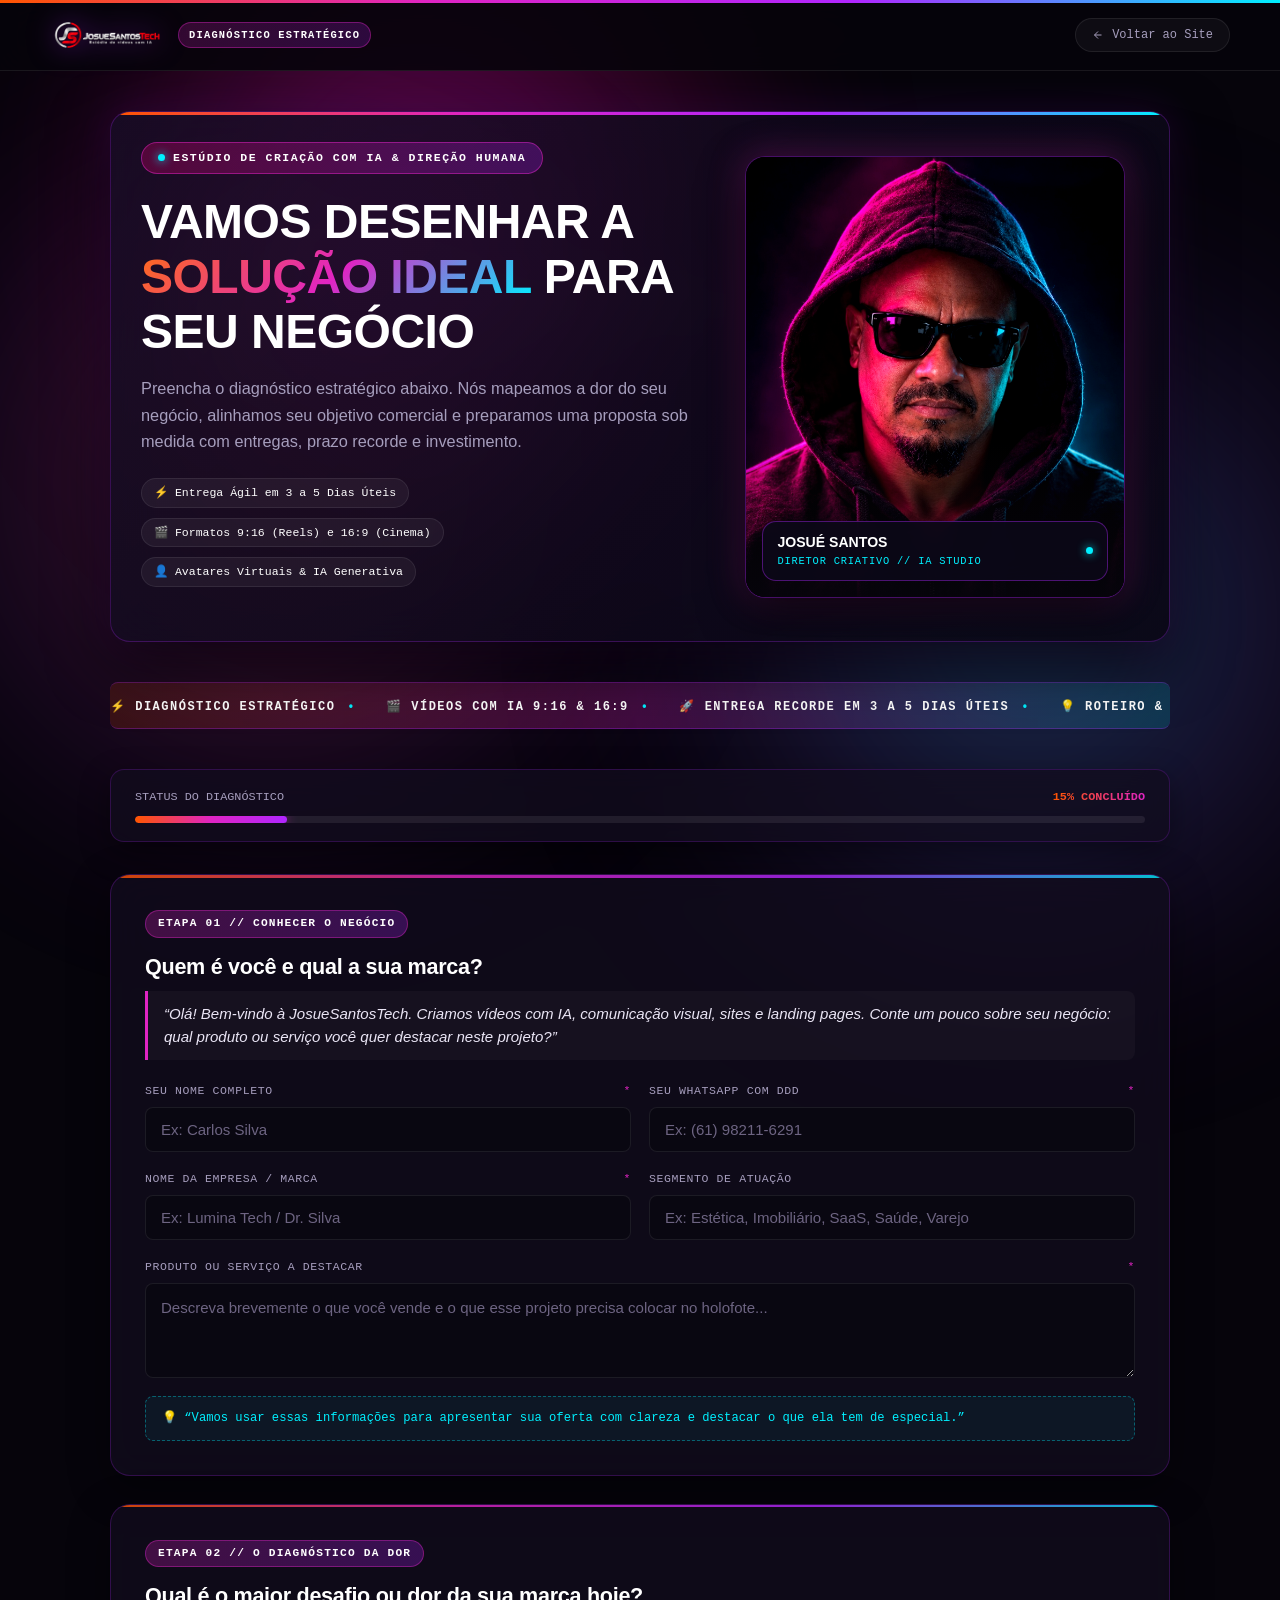
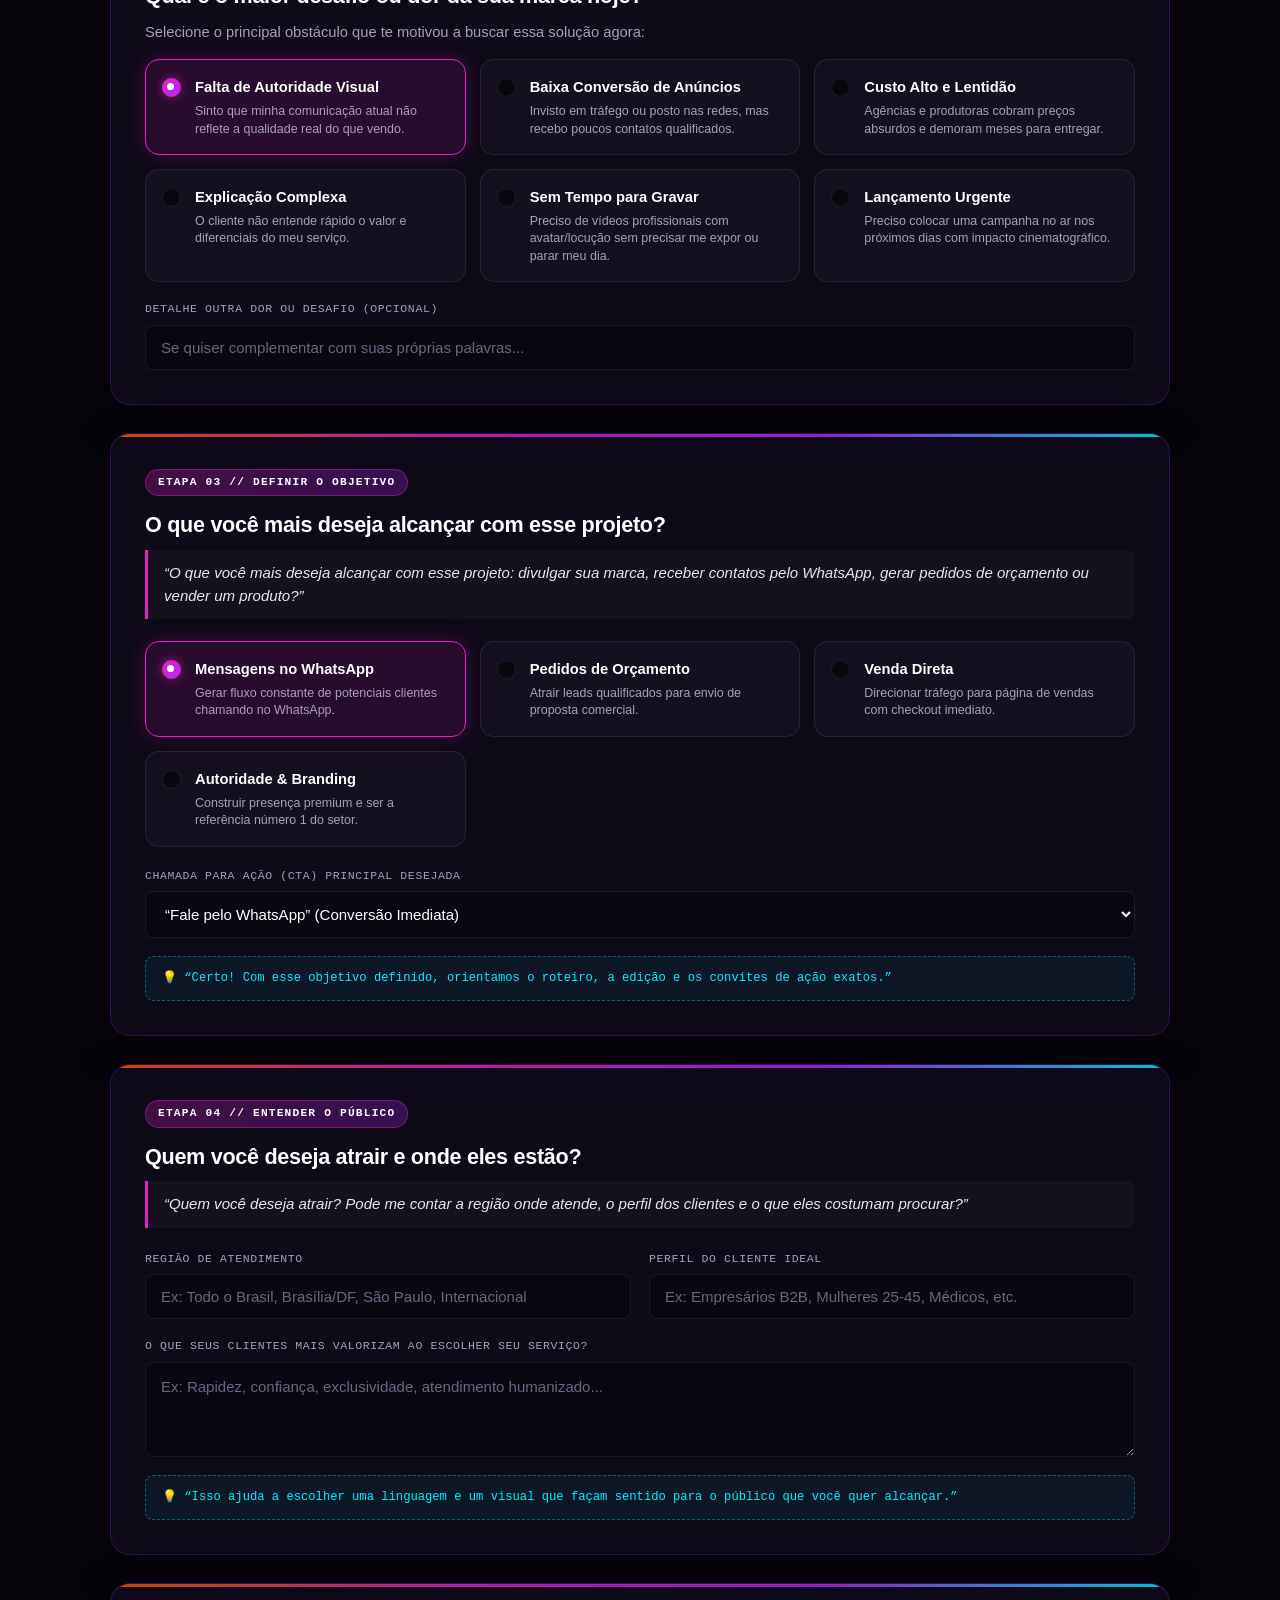
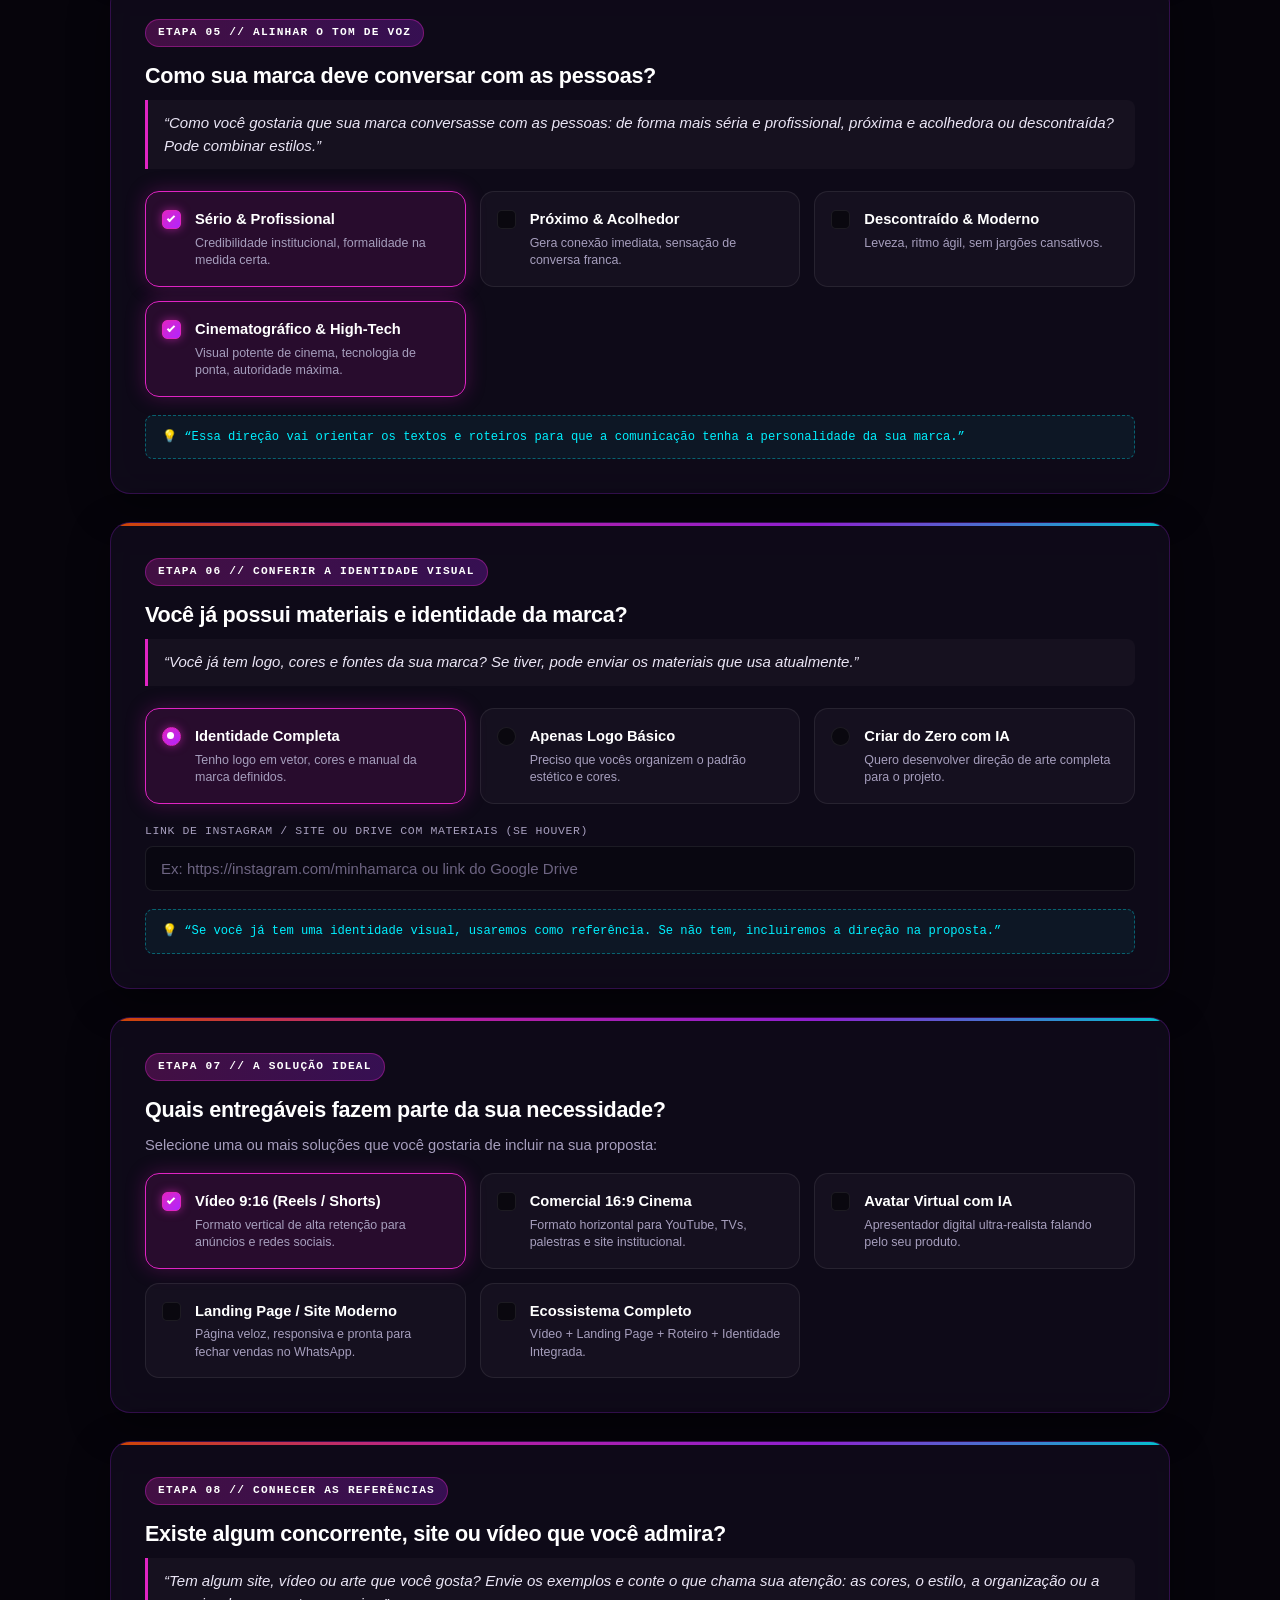
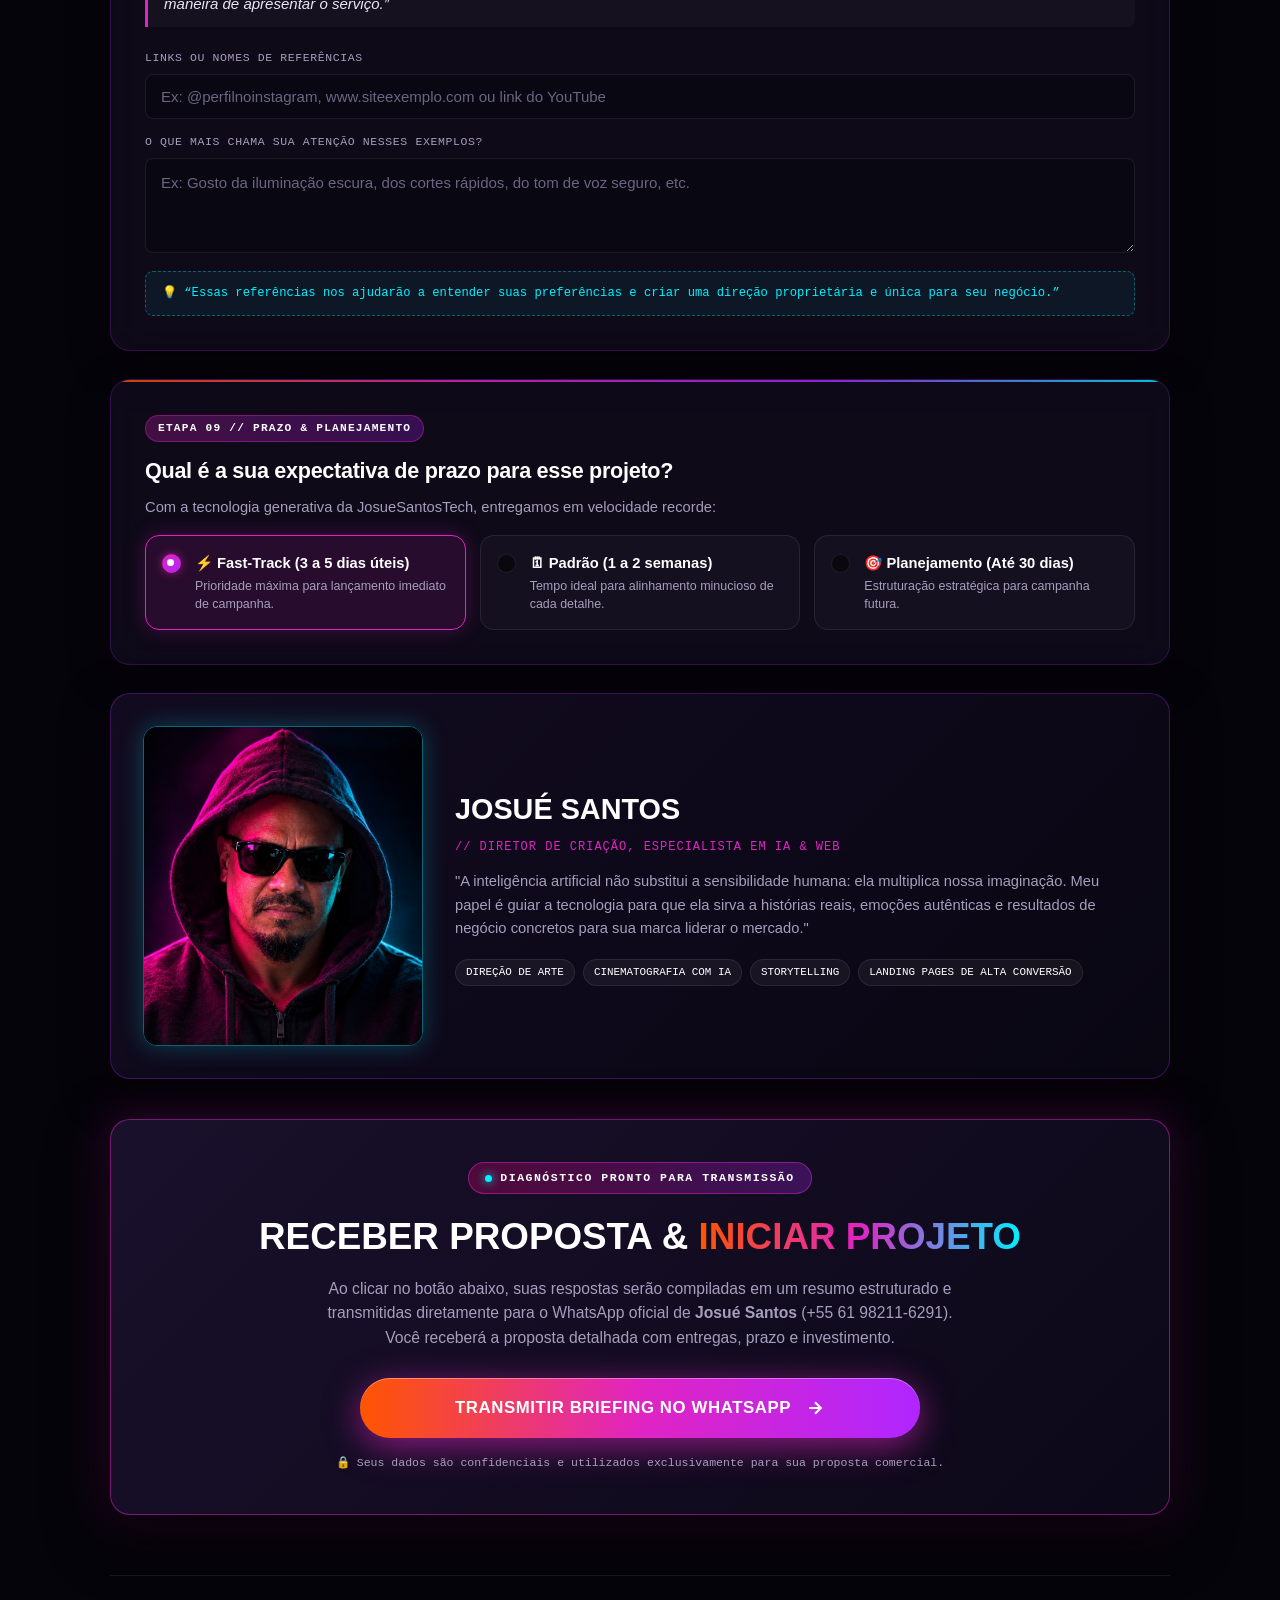
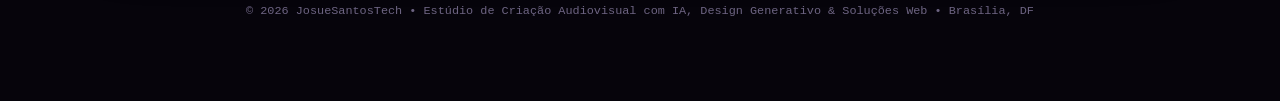
==== commit 66b2675f: "security: blindagem contra invasao, CSP restrito, anti-clickjacking, sanitizacao de inputs e rel noo" ====
--- a/briefing.html
+++ b/briefing.html
@@ -7,6 +7,24 @@
   <meta name="description" content="Formulário de diagnóstico e briefing estratégico de alta conversão para produção de vídeos com IA, landing pages e direção de arte cinematográfica.">
   <meta name="theme-color" content="#07040d">
   
+  <!-- Diretivas de Segurança & Proteção de Cabeçalho (OWASP Hardening) -->
+  <meta http-equiv="X-Content-Type-Options" content="nosniff">
+  <meta http-equiv="X-XSS-Protection" content="1; mode=block">
+  <meta name="referrer" content="strict-origin-when-cross-origin">
+  <meta http-equiv="Permissions-Policy" content="camera=(), microphone=(), geolocation=(), payment=(), usb=()">
+  <meta http-equiv="Content-Security-Policy" content="default-src 'self'; script-src 'self' 'unsafe-inline' https://fonts.googleapis.com; style-src 'self' 'unsafe-inline' https://fonts.googleapis.com; font-src 'self' https://fonts.gstatic.com data:; img-src 'self' data: https: blob:; media-src 'self' data: https: blob:; connect-src 'self'; object-src 'none'; base-uri 'self'; form-action 'self' https://wa.me;">
+
+  <!-- Proteção Anti-Clickjacking (OWASP Defense) -->
+  <style id="antiClickjack">body{display:none !important;}</style>
+  <script>
+    if (self === top) {
+      var ac = document.getElementById("antiClickjack");
+      if (ac && ac.parentNode) ac.parentNode.removeChild(ac);
+    } else {
+      top.location = self.location;
+    }
+  </script>
+
   <link rel="preconnect" href="https://fonts.googleapis.com">
   <link rel="preconnect" href="https://fonts.gstatic.com" crossorigin>
   <link href="https://fonts.googleapis.com/css2?family=JetBrains+Mono:wght@400;500;600;700&family=Space+Grotesk:wght@400;500;600;700;800&family=Syne:wght@700;800&display=swap" rel="stylesheet">
@@ -1599,20 +1617,34 @@
         const segment = document.getElementById('clientSegment').value.trim() || 'Não especificado';
         const product = document.getElementById('clientProduct').value.trim();
         
+        function sanitizeText(str, maxLen = 400) {
+          if (!str) return '';
+          return String(str)
+            .replace(/[<>]/g, '')
+            .slice(0, maxLen);
+        }
+
+        // Extração com higienização estrita
+        const name = sanitizeText(document.getElementById('clientName').value.trim(), 120);
+        const phone = sanitizeText(document.getElementById('clientPhone').value.trim(), 35).replace(/[^\d+()\s-]/g, '');
+        const company = sanitizeText(document.getElementById('clientCompany').value.trim(), 120);
+        const segment = sanitizeText(document.getElementById('clientSegment').value.trim(), 100);
+        const product = sanitizeText(document.getElementById('clientProduct').value.trim(), 1000);
+
         // Dor
         const painEl = form.querySelector('input[name="clientPain"]:checked');
-        const customPain = document.getElementById('clientPainCustom').value.trim();
+        const customPain = sanitizeText(document.getElementById('clientPainCustom').value.trim(), 500);
         const pain = customPain ? `${painEl ? painEl.value : ''} (${customPain})` : (painEl ? painEl.value : 'Não informado');
 
         // Objetivo & CTA
         const goalEl = form.querySelector('input[name="clientGoal"]:checked');
         const goal = goalEl ? goalEl.value : 'Não informado';
-        const cta = document.getElementById('clientCta').value;
+        const cta = sanitizeText(document.getElementById('clientCta').value, 150);
 
         // Público & Região
-        const region = document.getElementById('clientRegion').value.trim() || 'Brasil';
-        const audience = document.getElementById('clientAudience').value.trim() || 'Consumidor / B2B';
-        const audienceNeeds = document.getElementById('clientAudienceNeeds').value.trim() || 'Qualidade e agilidade';
+        const region = sanitizeText(document.getElementById('clientRegion').value.trim(), 100) || 'Brasil';
+        const audience = sanitizeText(document.getElementById('clientAudience').value.trim(), 300) || 'Consumidor / B2B';
+        const audienceNeeds = sanitizeText(document.getElementById('clientAudienceNeeds').value.trim(), 300) || 'Qualidade e agilidade';
 
         // Tom de voz
         const tones = [];
@@ -1622,7 +1654,12 @@
         // Identidade
         const brandingEl = form.querySelector('input[name="clientBranding"]:checked');
         const branding = brandingEl ? brandingEl.value : 'A definir';
-        const materialsUrl = document.getElementById('clientMaterialsUrl').value.trim() || 'Nenhum link fornecido';
+        let rawUrl = document.getElementById('clientMaterialsUrl').value.trim();
+        let materialsUrl = 'Nenhum link fornecido';
+        if (rawUrl) {
+          rawUrl = rawUrl.replace(/^(javascript|data|vbscript):/gi, '').slice(0, 300);
+          materialsUrl = sanitizeText(rawUrl, 300);
+        }
 
         // Serviços desejados
         const services = [];
@@ -1630,8 +1667,8 @@
         const servicesStr = services.length ? services.join('\n• ') : 'Vídeo com IA e Solução Web';
 
         // Referências
-        const refs = document.getElementById('clientReferences').value.trim() || 'Nenhuma informada';
-        const refDetails = document.getElementById('clientRefDetails').value.trim() || 'Padrão estético do estúdio';
+        const refs = sanitizeText(document.getElementById('clientReferences').value.trim(), 500) || 'Nenhuma informada';
+        const refDetails = sanitizeText(document.getElementById('clientRefDetails').value.trim(), 500) || 'Padrão estético do estúdio';
 
         // Prazo
         const deadlineEl = form.querySelector('input[name="clientDeadline"]:checked');
@@ -1684,8 +1721,8 @@
         const waUrl = `https://wa.me/5561982116291?text=${encodedText}`;
         currentGeneratedUrl = waUrl;
 
-        // Abre no WhatsApp imediatamente em nova aba
-        window.open(waUrl, '_blank');
+        // Abre no WhatsApp imediatamente em nova aba segura
+        window.open(waUrl, '_blank', 'noopener,noreferrer');
 
         // Exibe modal com o preview
         modalPreviewText.textContent = textMessage;
@@ -1695,7 +1732,7 @@
       // Ações do Modal
       btnReopenWhatsApp.addEventListener('click', function() {
         if (currentGeneratedUrl) {
-          window.open(currentGeneratedUrl, '_blank');
+          window.open(currentGeneratedUrl, '_blank', 'noopener,noreferrer');
         }
       });
 
